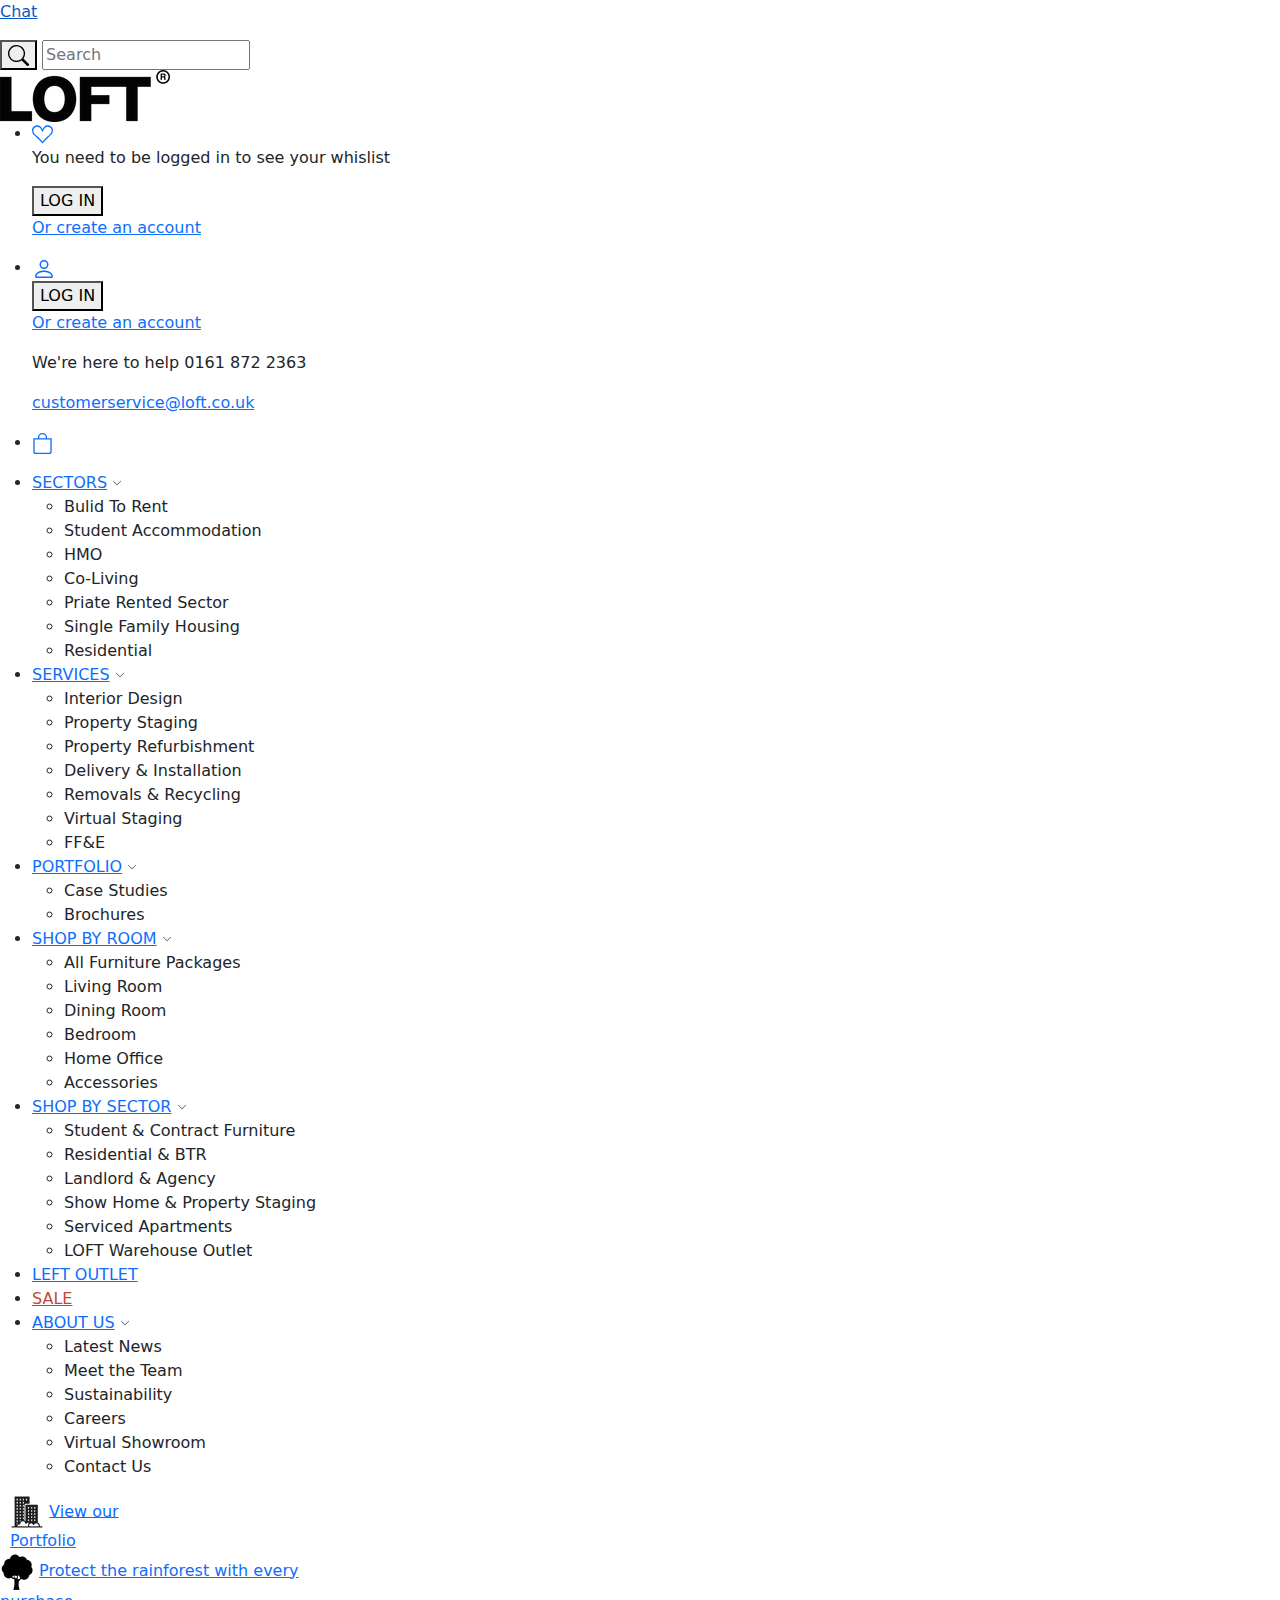
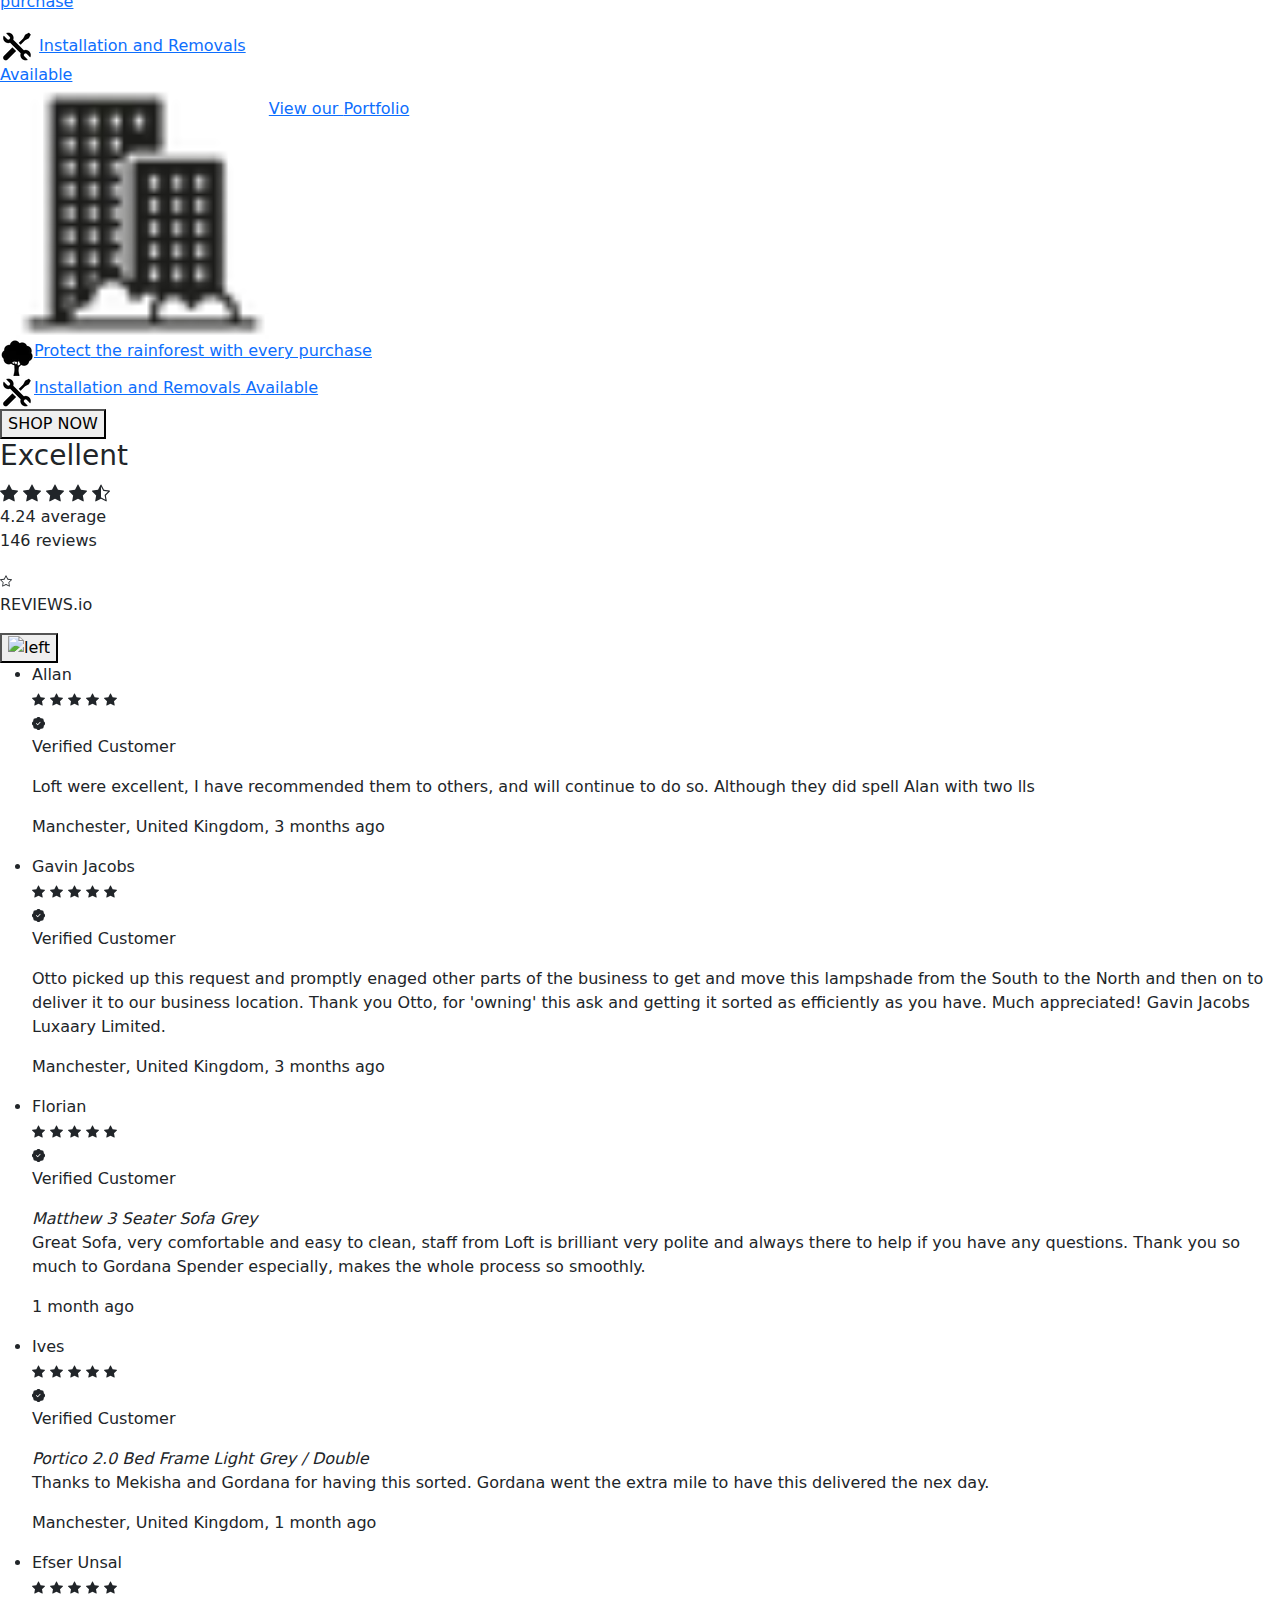
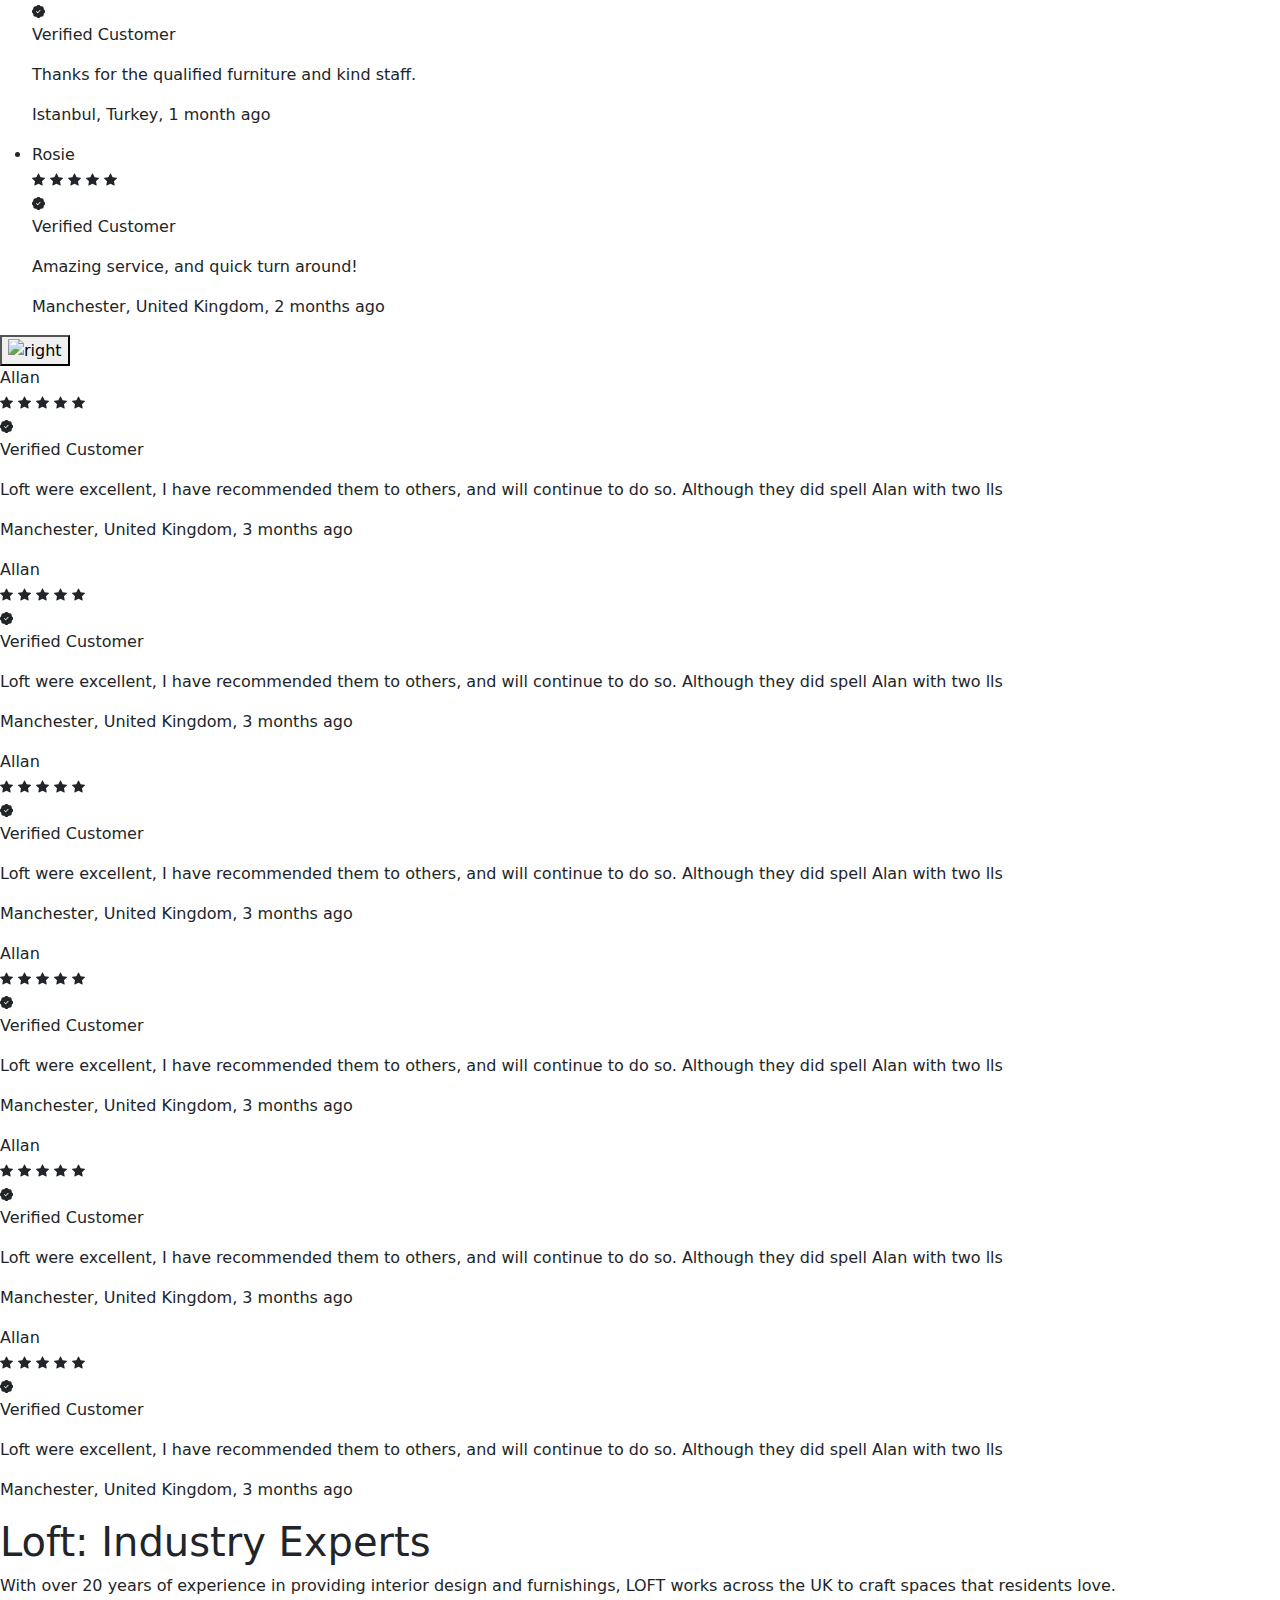
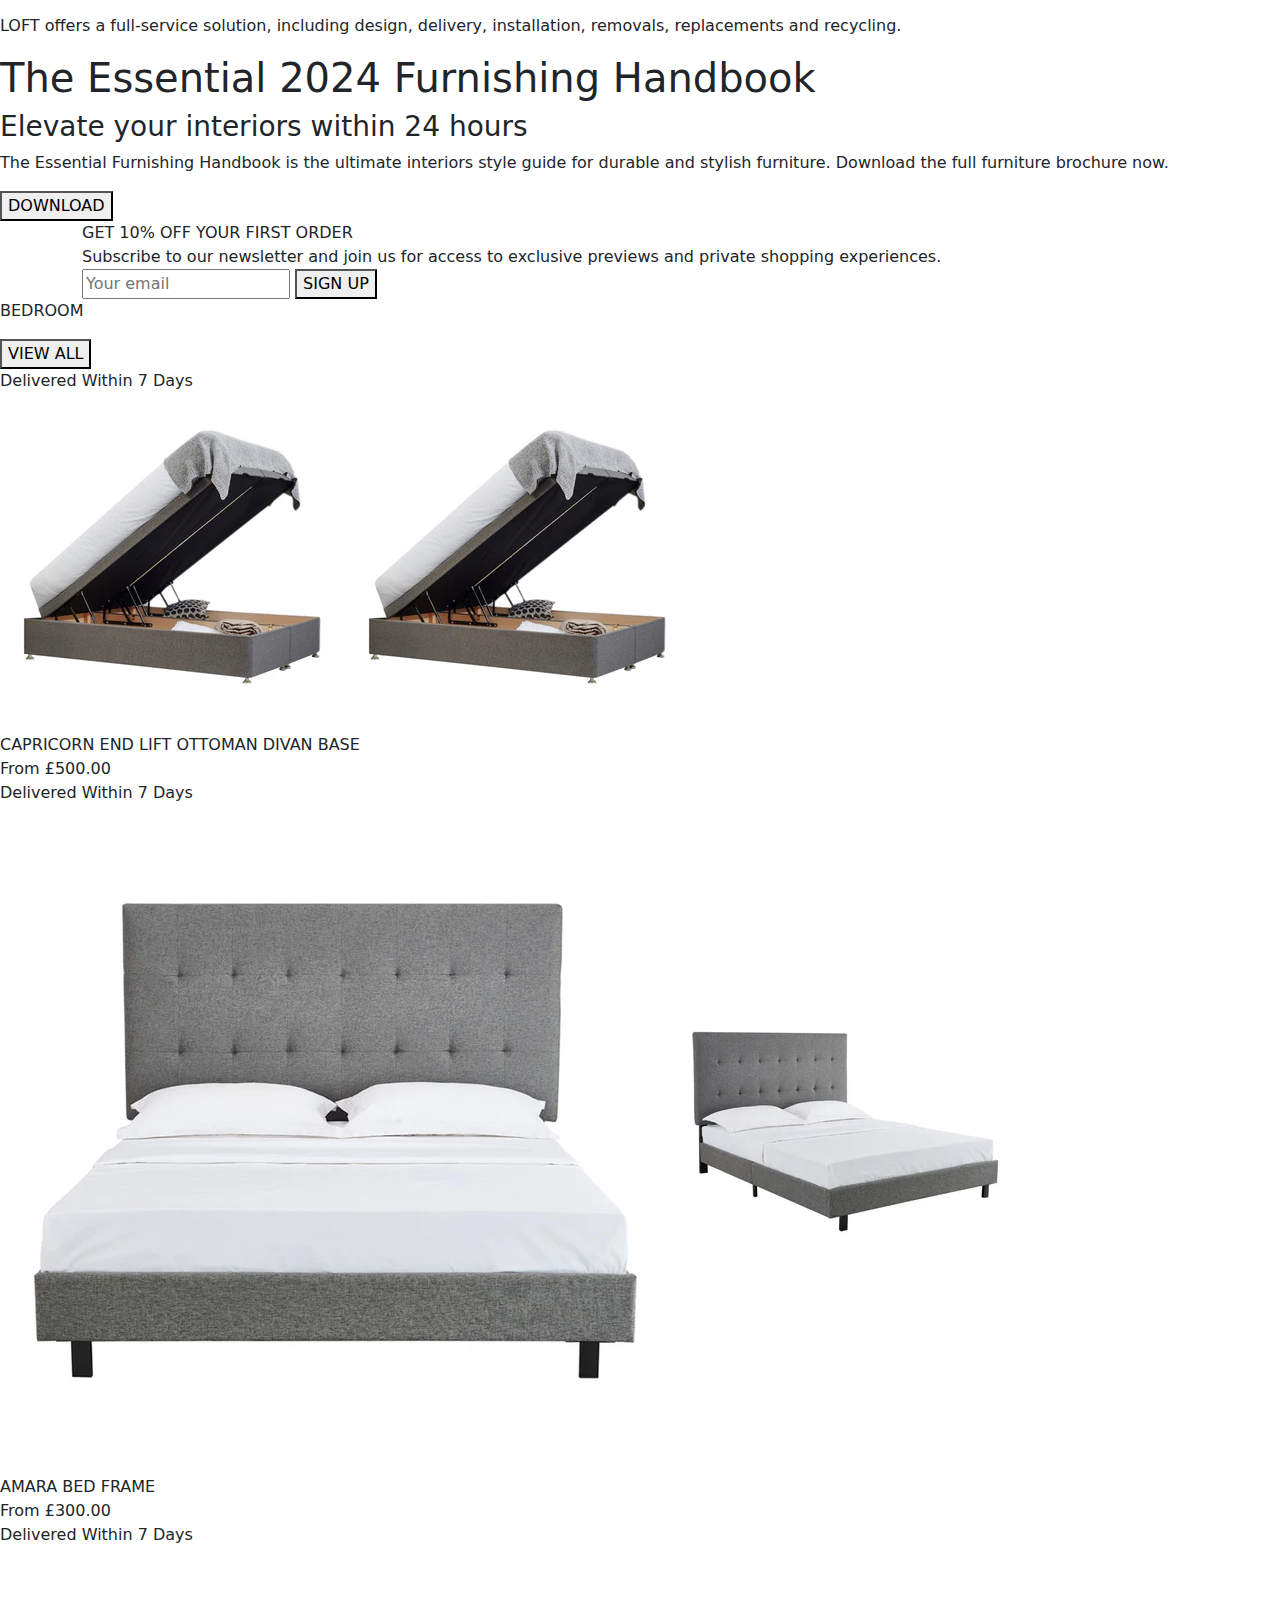
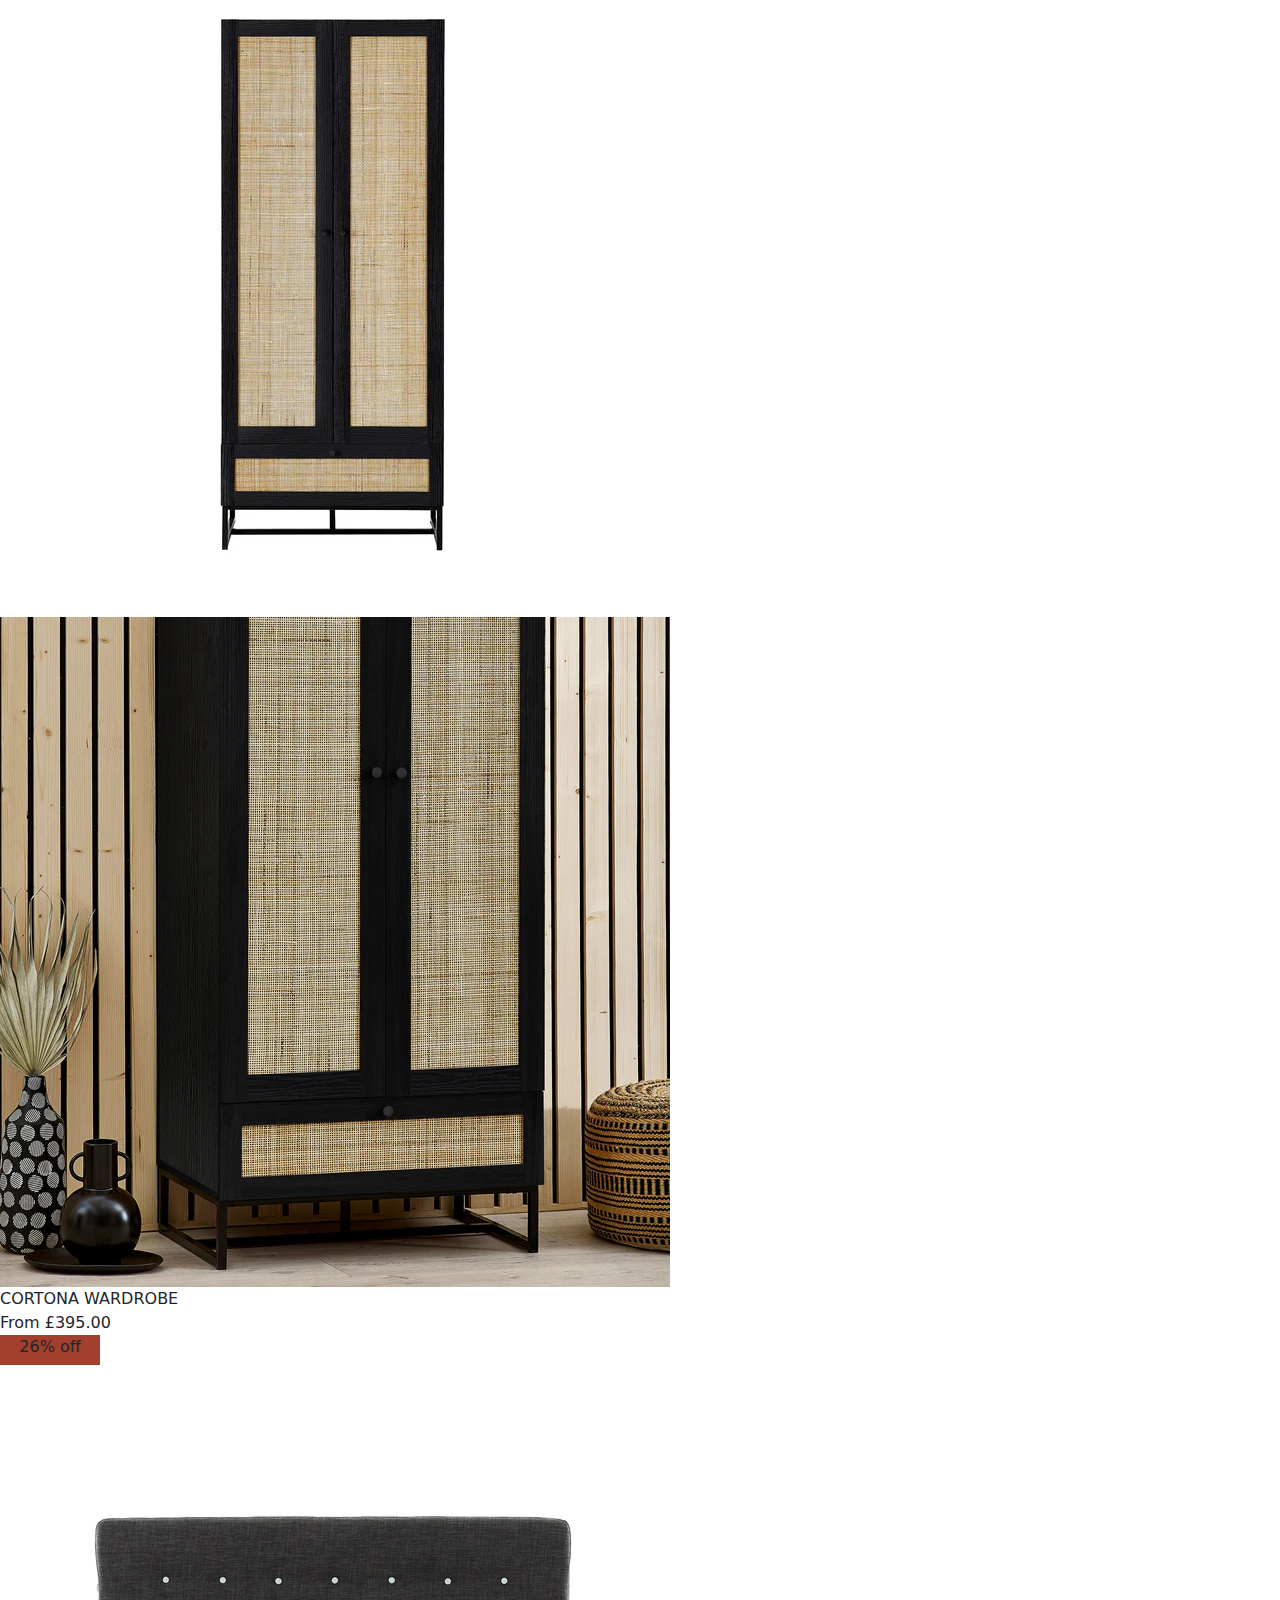
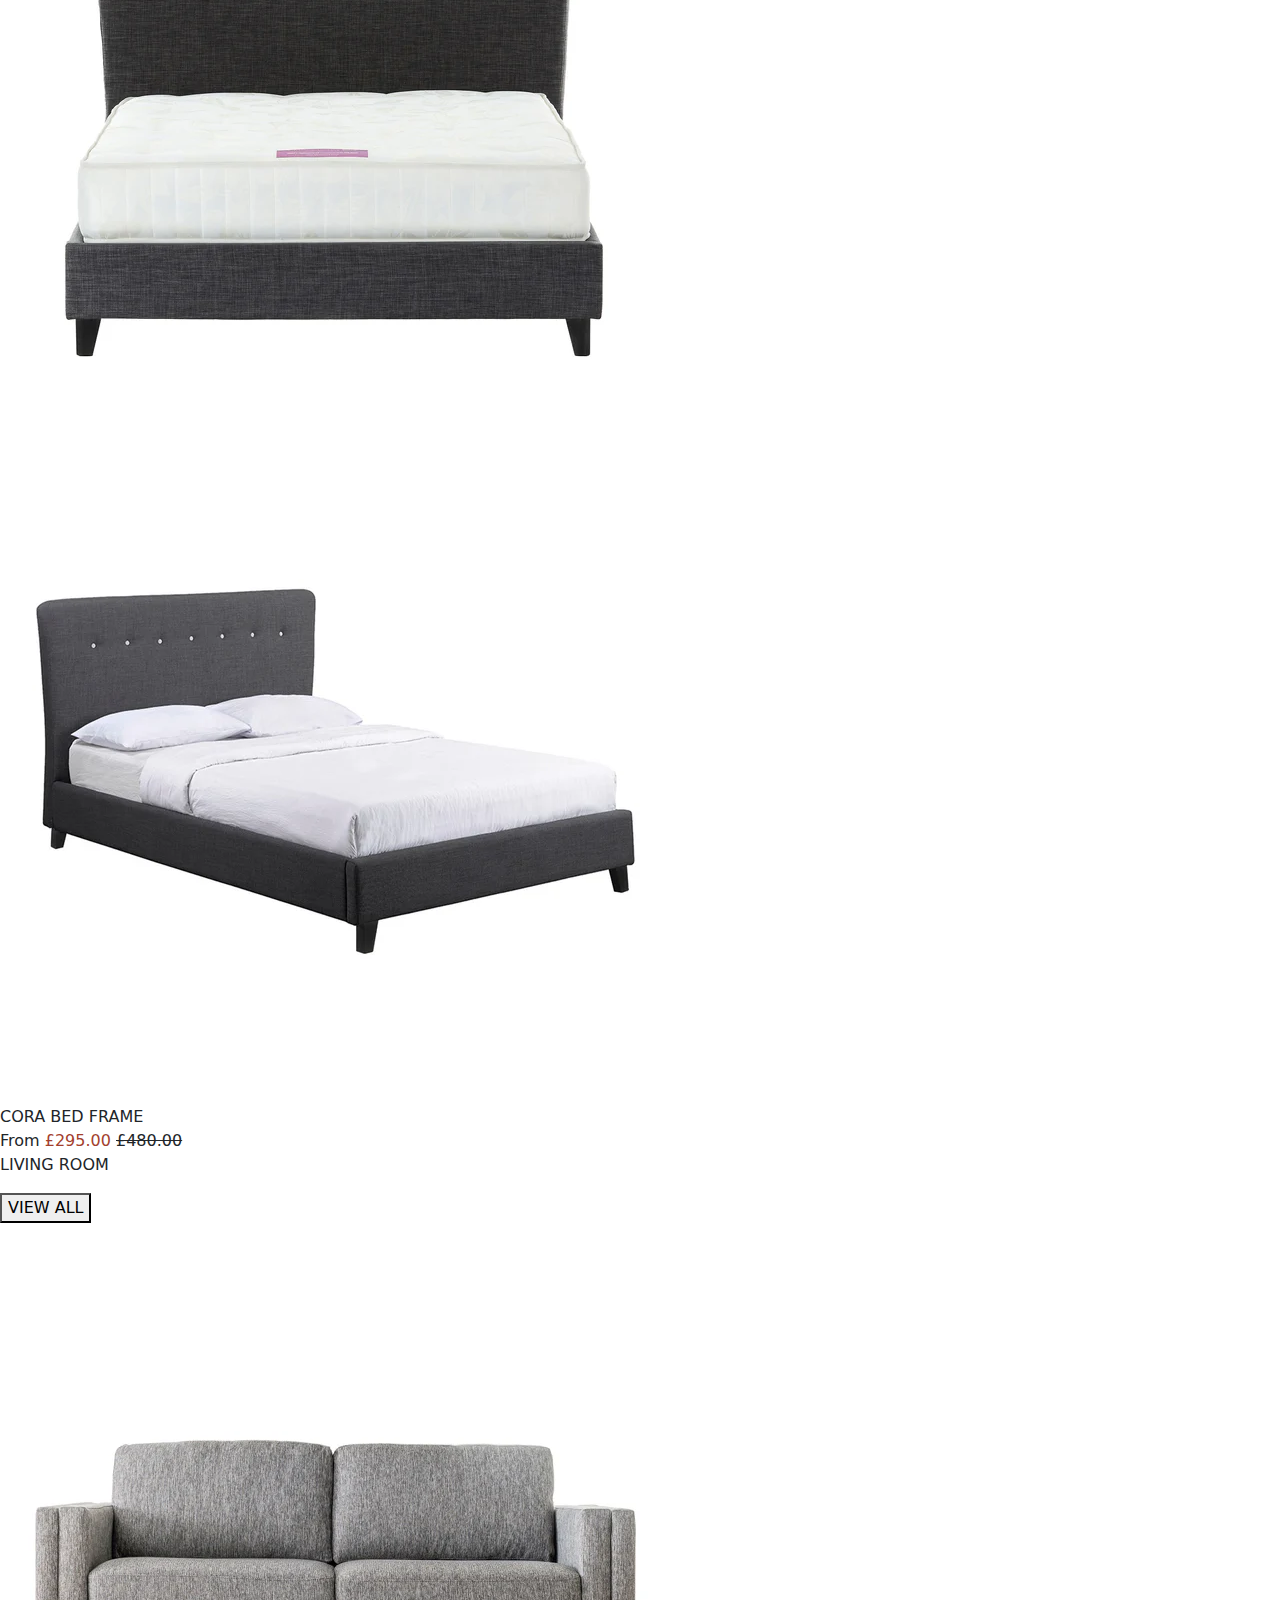
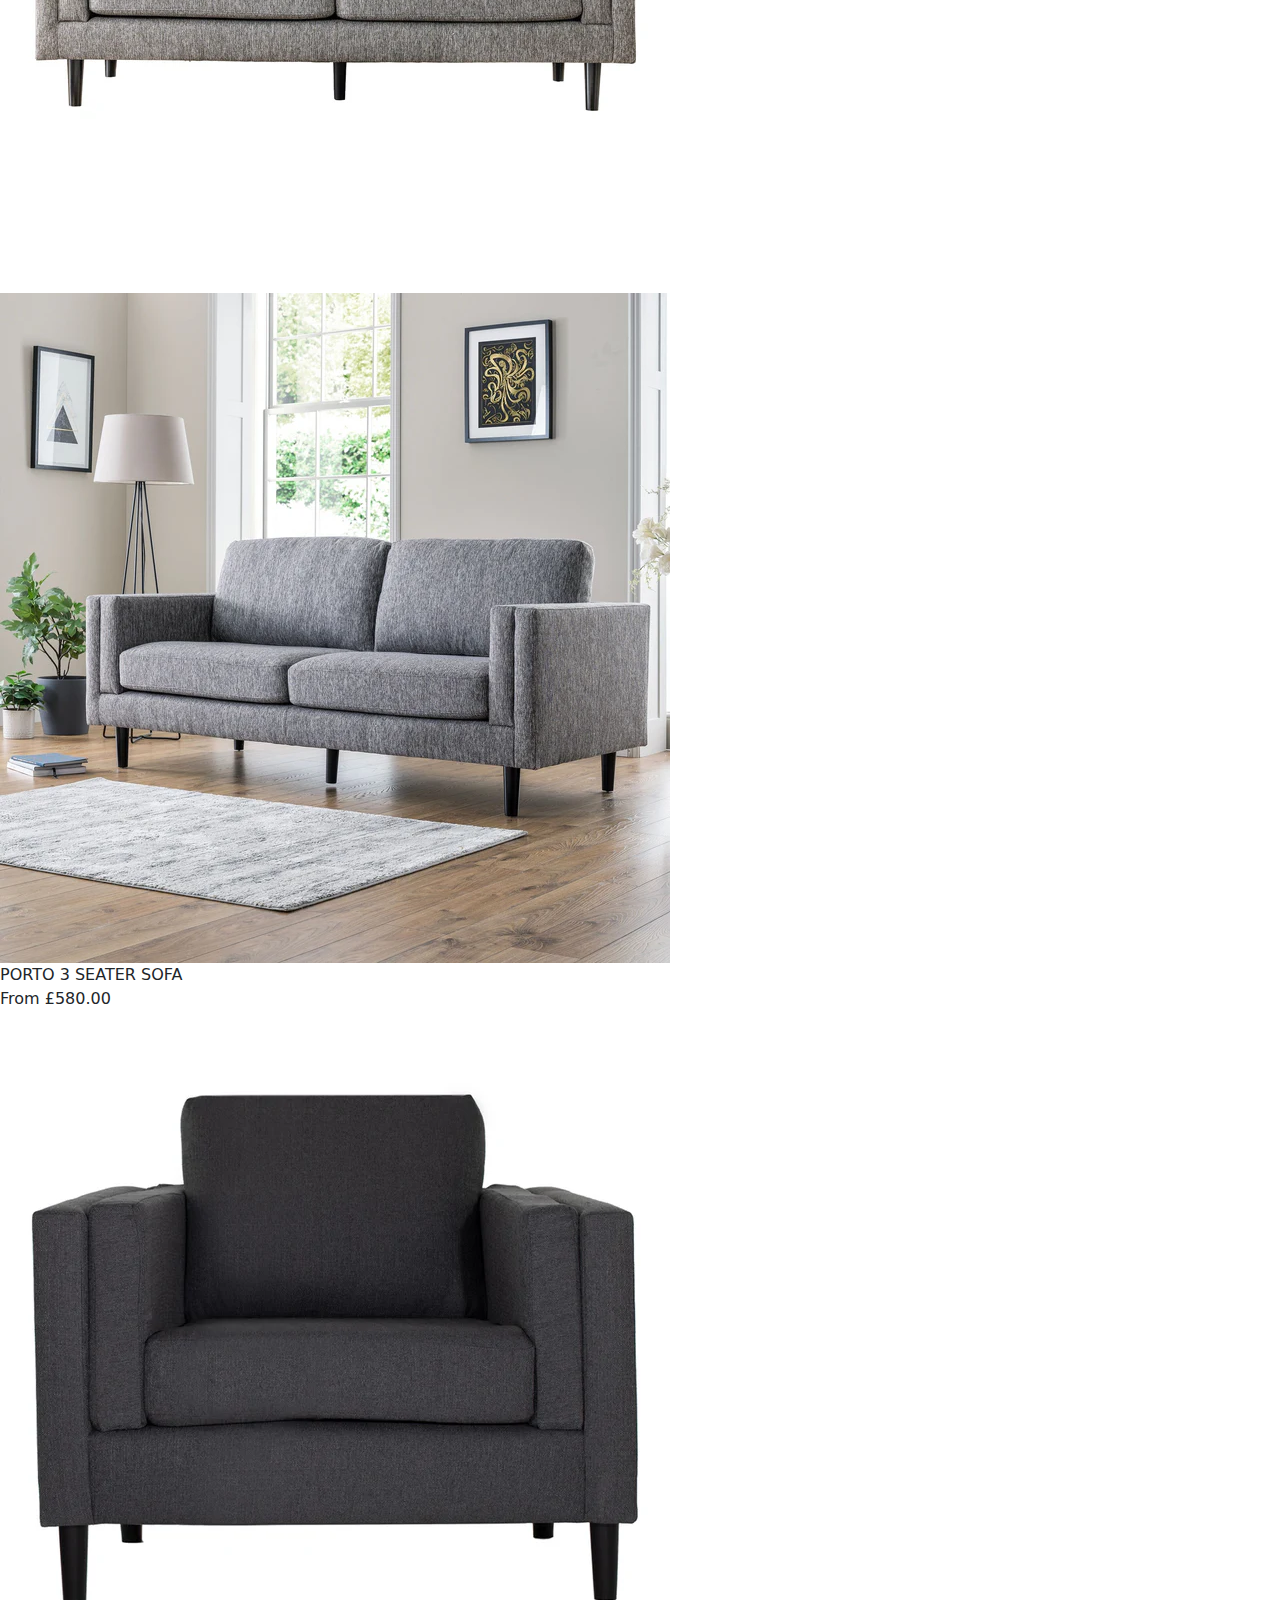
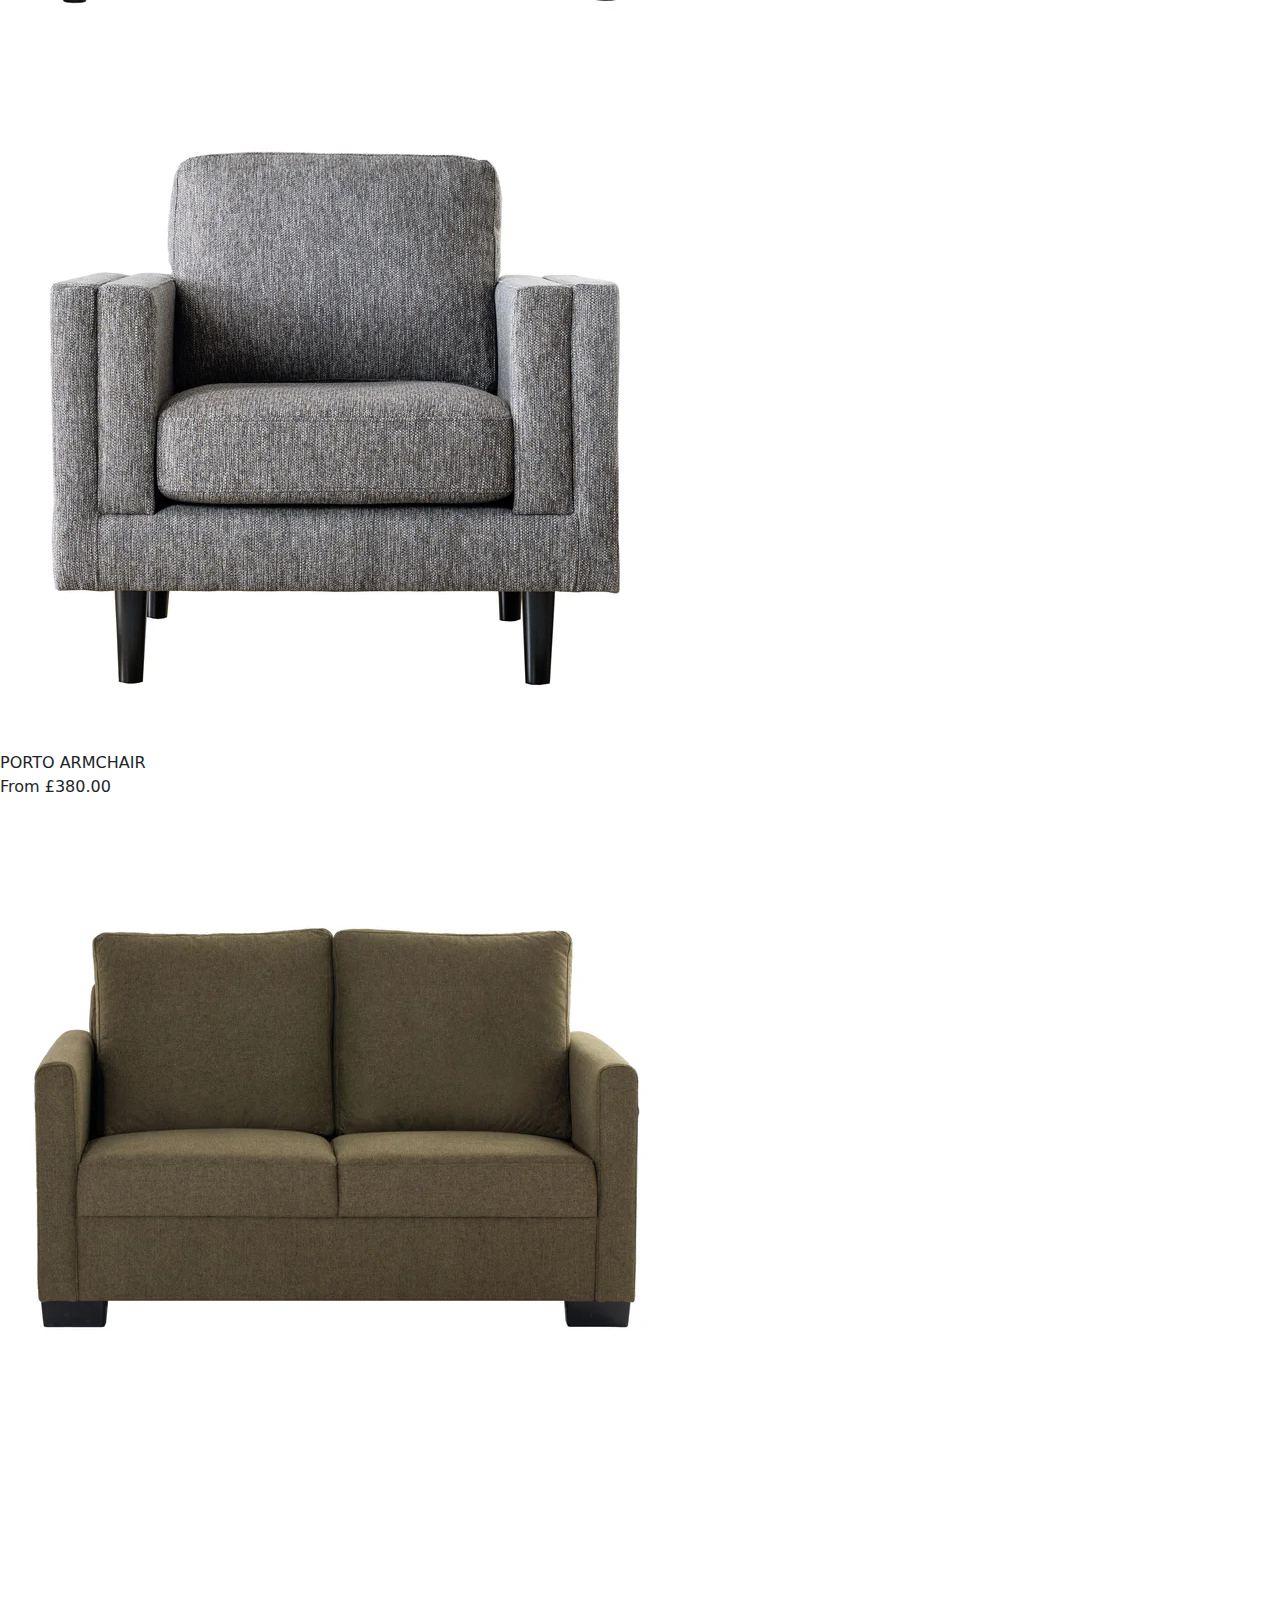
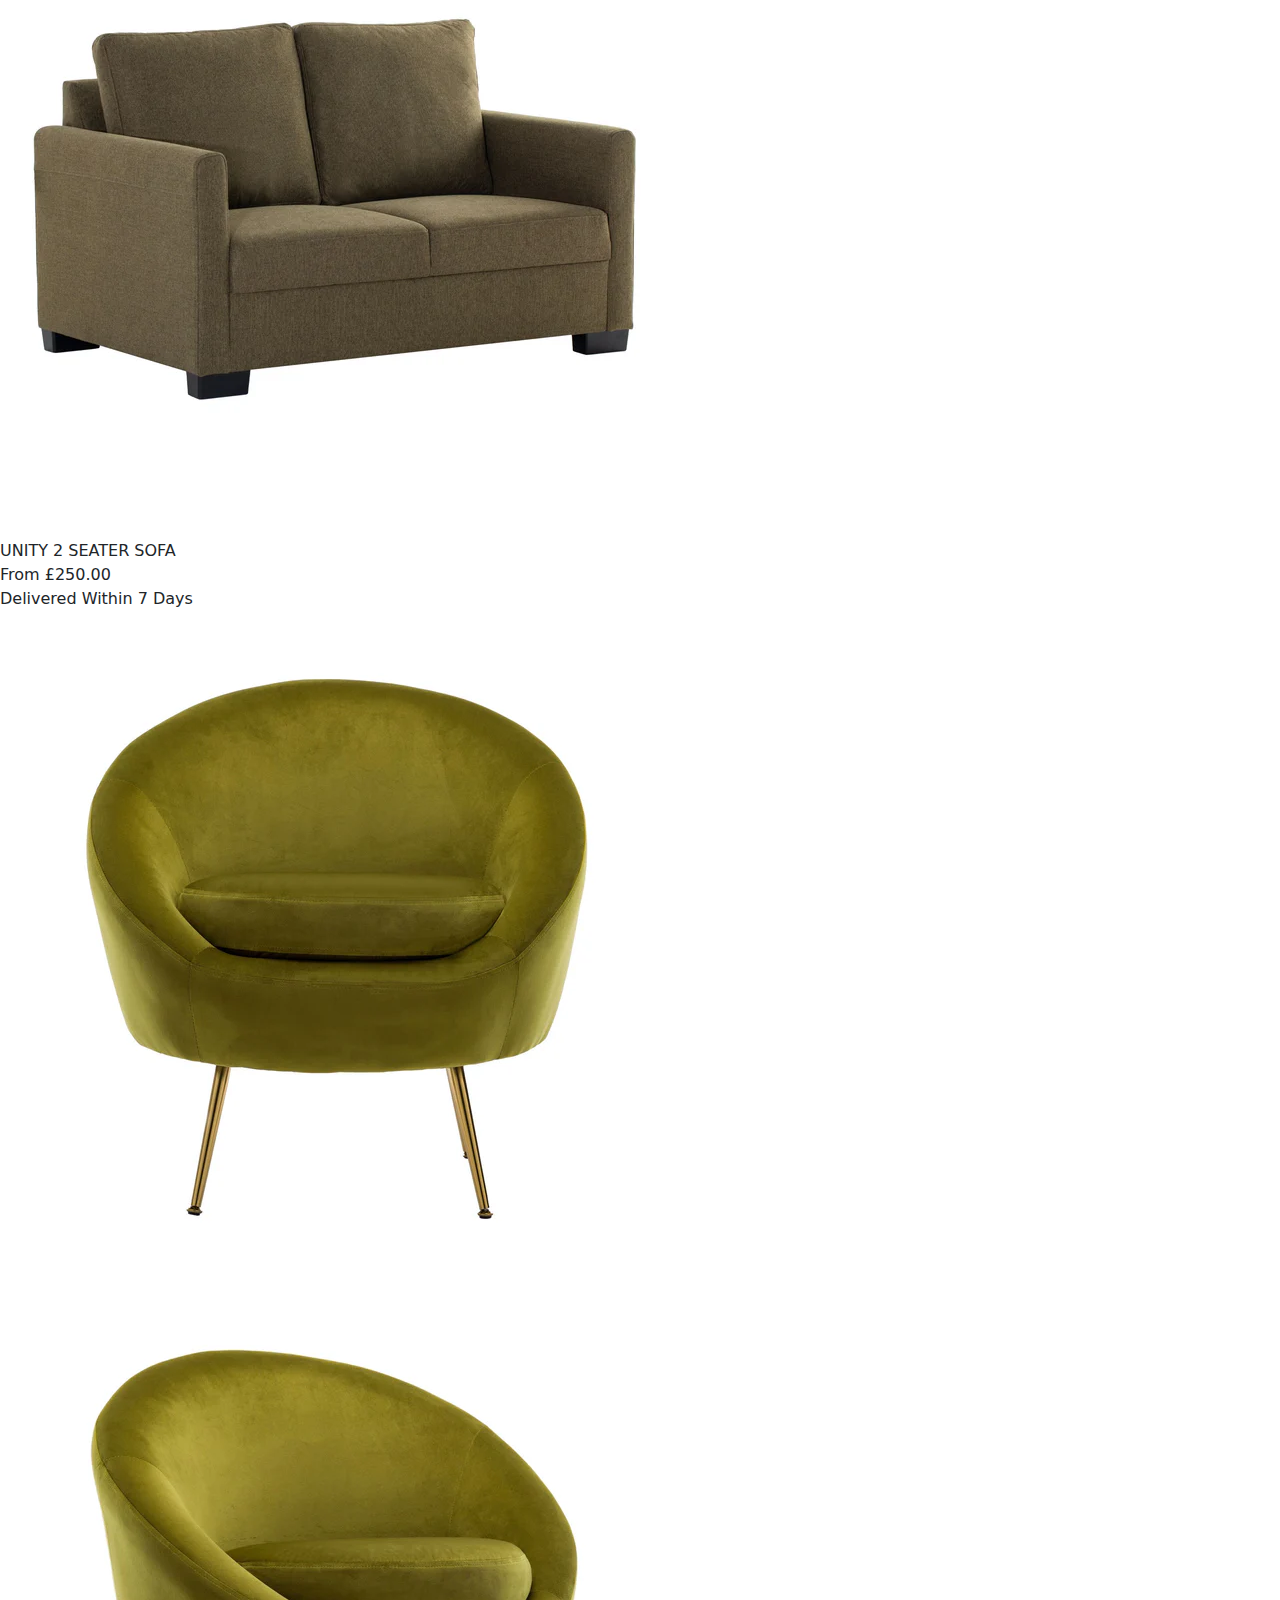
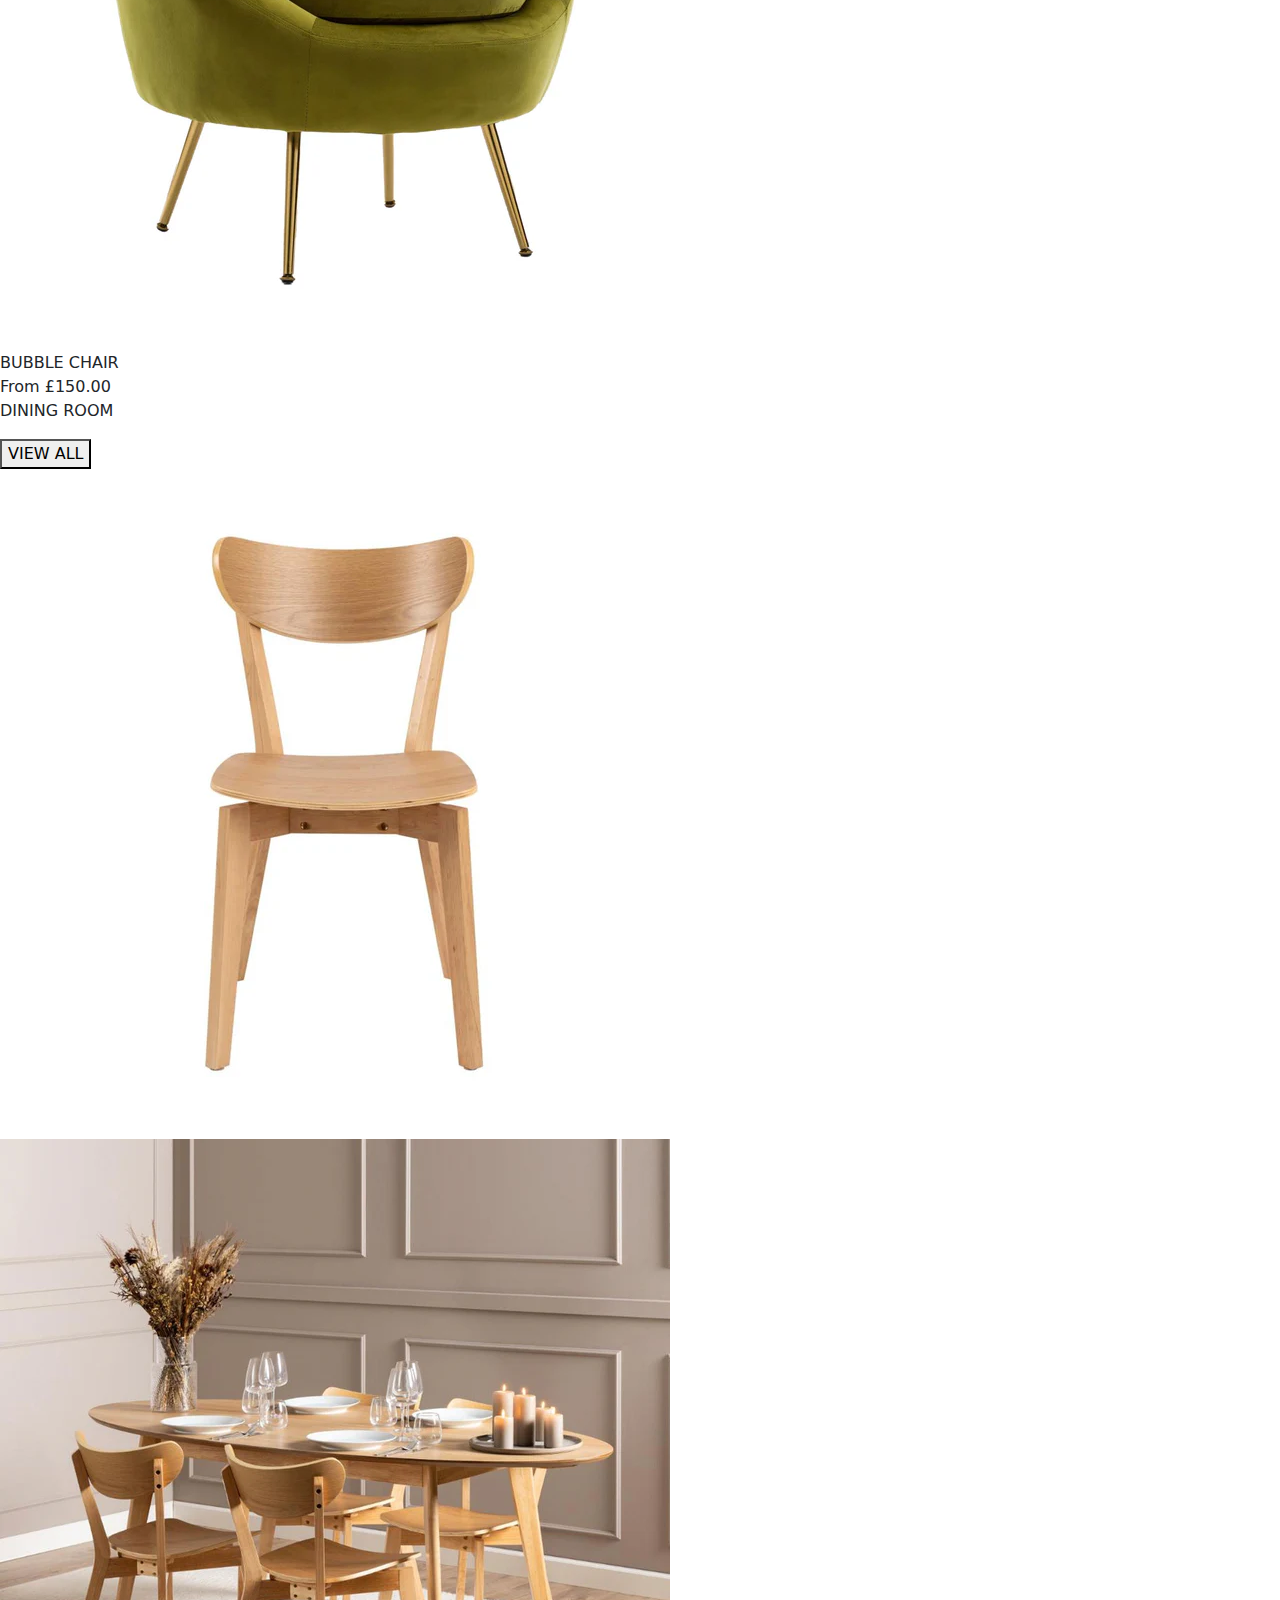
==== index.html @ ef9a540b "loft" ====
<!DOCTYPE html>
<html lang="en">
<head>
    <meta charset="UTF-8">
    <meta name="viewport" content="width=device-width, initial-scale=1.0">
    <title>Interior Design, Elevated | LOFT</title>
    <link rel="icon" type="image/x-icon" href="/Images/LOFT_Logo.avif" sizes="32x32">
    <link rel="stylesheet" href="loft.css">
    <link rel="stylesheet" href="https://cdnjs.cloudflare.com/ajax/libs/font-awesome/6.5.2/css/all.min.css" integrity="sha512-SnH5WK+bZxgPHs44uWIX+LLJAJ9/2PkPKZ5QiAj6Ta86w+fsb2TkcmfRyVX3pBnMFcV7oQPJkl9QevSCWr3W6A==" crossorigin="anonymous" referrerpolicy="no-referrer" />
    <link href="https://cdn.jsdelivr.net/npm/bootstrap@5.3.3/dist/css/bootstrap.min.css" rel="stylesheet" integrity="sha384-QWTKZyjpPEjISv5WaRU9OFeRpok6YctnYmDr5pNlyT2bRjXh0JMhjY6hW+ALEwIH" crossorigin="anonymous">
    <script src="https://cdn.jsdelivr.net/npm/jquery@3.7.1/dist/jquery.min.js"></script>
    <script type="text/javascript" src="https://cdn.jsdelivr.net/npm/slick-carousel@1.8.1/slick/slick.min.js"></script>
    <script src="https://cdn.jsdelivr.net/npm/jquery@3.7.1/dist/jquery.min.js"></script>
    <link rel="stylesheet" type="text/css" href="https://cdn.jsdelivr.net/npm/slick-carousel@1.8.1/slick/slick.css"/>
    <link rel="stylesheet" type="text/css" href="https://cdn.jsdelivr.net/npm/slick-carousel@1.8.1/slick/slick-theme.css"/>


    <!-- <link rel="stylesheet" href="https://cdn.jsdelivr.net/npm/swiper@11/swiper-bundle.min.css" /> -->
</head>
<body>
    <script src="https://cdn.jsdelivr.net/npm/bootstrap@5.3.3/dist/js/bootstrap.bundle.min.js" integrity="sha384-YvpcrYf0tY3lHB60NNkmXc5s9fDVZLESaAA55NDzOxhy9GkcIdslK1eN7N6jIeHz" crossorigin="anonymous"></script>
    <a href=""><div class="chat">
        <i class="fa-solid fa-message fa-xl mess" style="color: #fbfafa;"></i>
        <p>Chat</p>
    </div>
    </a>
    <nav class="navigation">
        <div class="main">
            <!-- <span style="font-size:30px;cursor:pointer" onclick="openNav()" class="menu-btn">&#9776; </span> -->
            <i class="fa-solid fa-bars fa-xl menu-btn"></i>
            <div class="left">
                <button>
                    <svg xmlns="http://www.w3.org/2000/svg" width="21" height="21" fill="currentColor" class="bi bi-search" viewBox="0 0 16 16">
                        <path d="M11.742 10.344a6.5 6.5 0 1 0-1.397 1.398h-.001q.044.06.098.115l3.85 3.85a1 1 0 0 0 1.415-1.414l-3.85-3.85a1 1 0 0 0-.115-.1zM12 6.5a5.5 5.5 0 1 1-11 0 5.5 5.5 0 0 1 11 0"/>
                    </svg>
                </button>
                <input type="text" name="search" class="Search" placeholder="Search">
            </div>
            <div class="logo">
                <img src="./Images/LOFT_Logo.avif" alt="loft logo">
            </div>

            <div class="right">
                <ul>
                    <li class="wishlist"><a href=""><svg xmlns="http://www.w3.org/2000/svg" width="21" height="21" fill="currentColor" class="bi bi-suit-heart" viewBox="0 0 16 16">
                        <path d="m8 6.236-.894-1.789c-.222-.443-.607-1.08-1.152-1.595C5.418 2.345 4.776 2 4 2 2.324 2 1 3.326 1 4.92c0 1.211.554 2.066 1.868 3.37.337.334.721.695 1.146 1.093C5.122 10.423 6.5 11.717 8 13.447c1.5-1.73 2.878-3.024 3.986-4.064.425-.398.81-.76 1.146-1.093C14.446 6.986 15 6.131 15 4.92 15 3.326 13.676 2 12 2c-.777 0-1.418.345-1.954.852-.545.515-.93 1.152-1.152 1.595zm.392 8.292a.513.513 0 0 1-.784 0c-1.601-1.902-3.05-3.262-4.243-4.381C1.3 8.208 0 6.989 0 4.92 0 2.755 1.79 1 4 1c1.6 0 2.719 1.05 3.404 2.008.26.365.458.716.596.992a7.6 7.6 0 0 1 .596-.992C9.281 2.049 10.4 1 12 1c2.21 0 4 1.755 4 3.92 0 2.069-1.3 3.288-3.365 5.227-1.193 1.12-2.642 2.48-4.243 4.38z"/>
                        </svg></a>
                        <div class="sub">
                            <p class="text">You need to be logged in to see your whislist</p>
                            <button>LOG IN</button>
                            <p class="under"><a href="">Or create an account</a></p>
                        </div>
                    </li>
                    <li class="account"><a href=""><svg xmlns="http://www.w3.org/2000/svg" width="24" height="24" fill="currentColor" class="bi bi-person" viewBox="0 0 16 16">
                        <path d="M8 8a3 3 0 1 0 0-6 3 3 0 0 0 0 6m2-3a2 2 0 1 1-4 0 2 2 0 0 1 4 0m4 8c0 1-1 1-1 1H3s-1 0-1-1 1-4 6-4 6 3 6 4m-1-.004c-.001-.246-.154-.986-.832-1.664C11.516 10.68 10.289 10 8 10s-3.516.68-4.168 1.332c-.678.678-.83 1.418-.832 1.664z"/>
                        </svg></a>
                        <div class="sub">
                            <button>LOG IN</button>
                            <p class="under"><a href="">Or create an account</a></p>
                            <p class="text">We're here to help <nobr>0161 872 2363</nobr></p>
                            <p class="under"><a href="">customerservice@loft.co.uk</a></p>
                        </div>
                    </li>
                    <li class="store"><a href=""><svg xmlns="http://www.w3.org/2000/svg" width="21" height="21" fill="currentColor" class="bi bi-bag" viewBox="0 0 16 16">
                        <path d="M8 1a2.5 2.5 0 0 1 2.5 2.5V4h-5v-.5A2.5 2.5 0 0 1 8 1m3.5 3v-.5a3.5 3.5 0 1 0-7 0V4H1v10a2 2 0 0 0 2 2h10a2 2 0 0 0 2-2V4zM2 5h12v9a1 1 0 0 1-1 1H3a1 1 0 0 1-1-1z"/>
                        </svg></a>
                    </li>
                </ul> 
            </div>
        </div>

        <div id="myNav" class="menu">
            <!-- <a href="javascript:void(0)" class="closebtn" onclick="closeNav()" class="menu-btn">&times;</a> -->
            <ul class="nav-links">
            <li><a href="#" >SECTORS</a>
                <svg xmlns="http://www.w3.org/2000/svg" width="10" height="10" fill="currentColor" class="bi bi-chevron-down" viewBox="0 0 16 16">
                    <path fill-rule="evenodd" d="M1.646 4.646a.5.5 0 0 1 .708 0L8 10.293l5.646-5.647a.5.5 0 0 1 .708.708l-6 6a.5.5 0 0 1-.708 0l-6-6a.5.5 0 0 1 0-.708"/>
                </svg>
                <i class="fa-solid fa-plus plus"></i>
                <ul class="submenu">
                    <li>Bulid To Rent</li>
                    <li>Student Accommodation</li>
                    <li>HMO</li>
                    <li>Co-Living</li>
                    <li>Priate Rented Sector</li>
                    <li>Single Family Housing</li>
                    <li>Residential</li> 
                </ul>
            </li>
            <li><a href="#">SERVICES</a>
                <svg xmlns="http://www.w3.org/2000/svg" width="10" height="10" fill="currentColor" class="bi bi-chevron-down" viewBox="0 0 16 16">
                    <path fill-rule="evenodd" d="M1.646 4.646a.5.5 0 0 1 .708 0L8 10.293l5.646-5.647a.5.5 0 0 1 .708.708l-6 6a.5.5 0 0 1-.708 0l-6-6a.5.5 0 0 1 0-.708"/>
                </svg>
                <i class="fa-solid fa-plus plus"></i>
                <ul class="submenu">
                    <li>Interior Design</li>
                    <li>Property Staging</li>
                    <li>Property Refurbishment</li>
                    <li>Delivery & Installation</li>
                    <li>Removals & Recycling</li>
                    <li>Virtual Staging</li>
                    <li>FF&E</li>
                </ul>
            </li>
            <li><a href="#">PORTFOLIO</a>
                <svg xmlns="http://www.w3.org/2000/svg" width="10" height="10" fill="currentColor" class="bi bi-chevron-down" viewBox="0 0 16 16">
                    <path fill-rule="evenodd" d="M1.646 4.646a.5.5 0 0 1 .708 0L8 10.293l5.646-5.647a.5.5 0 0 1 .708.708l-6 6a.5.5 0 0 1-.708 0l-6-6a.5.5 0 0 1 0-.708"/>
                </svg>
                <i class="fa-solid fa-plus plus"></i>
                <ul class="submenu">
                    <li>Case Studies</li>
                    <li>Brochures</li>
                </ul>
            </li>
            <li><a href="product-category.html">SHOP BY ROOM</a>
                <svg xmlns="http://www.w3.org/2000/svg" width="10" height="10" fill="currentColor" class="bi bi-chevron-down" viewBox="0 0 16 16">
                    <path fill-rule="evenodd" d="M1.646 4.646a.5.5 0 0 1 .708 0L8 10.293l5.646-5.647a.5.5 0 0 1 .708.708l-6 6a.5.5 0 0 1-.708 0l-6-6a.5.5 0 0 1 0-.708"/>
                </svg>
                <i class="fa-solid fa-plus plus"></i>
                <ul class="submenu">
                    <li>All Furniture Packages</li>
                    <li>Living Room</li>
                    <li>Dining Room</li>
                    <li>Bedroom</li>
                    <li>Home Office</li>
                    <li>Accessories</li>
                </ul>
            </li>
            <li><a href="#">SHOP BY SECTOR</a>
                <svg xmlns="http://www.w3.org/2000/svg" width="10" height="10" fill="currentColor" class="bi bi-chevron-down" viewBox="0 0 16 16">
                    <path fill-rule="evenodd" d="M1.646 4.646a.5.5 0 0 1 .708 0L8 10.293l5.646-5.647a.5.5 0 0 1 .708.708l-6 6a.5.5 0 0 1-.708 0l-6-6a.5.5 0 0 1 0-.708"/>
                </svg>
                <i class="fa-solid fa-plus plus"></i>
                <ul class="submenu">
                    <li>Student & Contract Furniture</li>
                    <li>Residential & BTR</li>
                    <li>Landlord & Agency</li>
                    <li>Show Home & Property Staging</li>
                    <li>Serviced Apartments</li>
                    <li>LOFT Warehouse Outlet</li>
                </ul>
            </li>
            <li><a href="#">LEFT OUTLET</a></li>
            <li><a href="#" style="color: #c34830;">SALE</a></li>
            <li><a href="#">ABOUT US</a>
                <svg xmlns="http://www.w3.org/2000/svg" width="10" height="10" fill="currentColor" class="bi bi-chevron-down" viewBox="0 0 16 16">
                    <path fill-rule="evenodd" d="M1.646 4.646a.5.5 0 0 1 .708 0L8 10.293l5.646-5.647a.5.5 0 0 1 .708.708l-6 6a.5.5 0 0 1-.708 0l-6-6a.5.5 0 0 1 0-.708"/>
                </svg>
                <i class="fa-solid fa-plus plus"></i>
                <ul class="submenu">
                    <li>Latest News</li>
                    <li>Meet the Team</li>
                    <li>Sustainability</li>
                    <li>Careers</li>
                    <li>Virtual Showroom</li>
                    <li>Contact Us</li>
                </ul>
            </li>
            </ul>
            <!-- <i class="fa-solid fa-bars fa-xl menu-btn"></i> -->
        </div>
    </nav>

    <header class="header">
        <div class="top">
            <div class="cont portfolio" style="padding-left: 10px;">
                <img src="Images/Portfolio.webp" alt="portfolio icon">
                <a href="#" class="pro">View our <br> <span>Portfolio</span></a>
       
            </div>
            <div class="cont protect">
                <img src="Images/protect.webp" alt="Protect icon">
                <a href="#" class="pro"><span>Protect</span> the rainforest with every <br>purchase</p></a>

            </div>
            <div class="cont iandr">
                <img src="Images/i and r.webp" alt="Installation and remaval icon">
                <a href="#" class="pro"><span>Installation and Removals</span> <br>Available</a>

            </div>
        </div>

        <div class="collections-slider">
            <div class="content portfolio" style="display: flex; flex-direction: row;padding-left: 1rem;">
                <img src="Images/Portfolio.webp" alt="portfolio icon" width="20%">
                <a href="#" class="pro2" style="padding-top: 10px;">View our <span>Portfolio</span></a>
            </div>
            <div class="content protect" style="display: flex; flex-direction: row;">
                <img src="Images/protect.webp" alt="Protect icon">
                <a href="#" class="pro2"><span>Protect</span> the rainforest with every purchase</a>
            </div>
            <div class="content iandr" style="display: flex; flex-direction: row;">
                <img src="Images/i and r.webp" alt="Installation and remaval icon">
                <a href="#" class="pro2"><span>Installation and Removals</span> Available</a>
            </div>
        </div>

        <div class="bottom">
            <button>SHOP NOW</button>
        </div>
    </header>

    <section class="reviews">
        <div class="poster">
            <h3>Excellent</h3>
            <div class="star">
                <svg xmlns="http://www.w3.org/2000/svg" width="18" height="20" fill="currentColor" class="bi bi-star-fill" viewBox="0 0 16 16">
                    <path d="M3.612 15.443c-.386.198-.824-.149-.746-.592l.83-4.73L.173 6.765c-.329-.314-.158-.888.283-.95l4.898-.696L7.538.792c.197-.39.73-.39.927 0l2.184 4.327 4.898.696c.441.062.612.636.282.95l-3.522 3.356.83 4.73c.078.443-.36.79-.746.592L8 13.187l-4.389 2.256z"/>
                </svg>
                <svg xmlns="http://www.w3.org/2000/svg" width="18" height="20" fill="currentColor" class="bi bi-star-fill" viewBox="0 0 16 16">
                    <path d="M3.612 15.443c-.386.198-.824-.149-.746-.592l.83-4.73L.173 6.765c-.329-.314-.158-.888.283-.95l4.898-.696L7.538.792c.197-.39.73-.39.927 0l2.184 4.327 4.898.696c.441.062.612.636.282.95l-3.522 3.356.83 4.73c.078.443-.36.79-.746.592L8 13.187l-4.389 2.256z"/>
                </svg>
                <svg xmlns="http://www.w3.org/2000/svg" width="18" height="20" fill="currentColor" class="bi bi-star-fill" viewBox="0 0 16 16">
                    <path d="M3.612 15.443c-.386.198-.824-.149-.746-.592l.83-4.73L.173 6.765c-.329-.314-.158-.888.283-.95l4.898-.696L7.538.792c.197-.39.73-.39.927 0l2.184 4.327 4.898.696c.441.062.612.636.282.95l-3.522 3.356.83 4.73c.078.443-.36.79-.746.592L8 13.187l-4.389 2.256z"/>
                </svg>
                <svg xmlns="http://www.w3.org/2000/svg" width="18" height="20" fill="currentColor" class="bi bi-star-fill" viewBox="0 0 16 16">
                    <path d="M3.612 15.443c-.386.198-.824-.149-.746-.592l.83-4.73L.173 6.765c-.329-.314-.158-.888.283-.95l4.898-.696L7.538.792c.197-.39.73-.39.927 0l2.184 4.327 4.898.696c.441.062.612.636.282.95l-3.522 3.356.83 4.73c.078.443-.36.79-.746.592L8 13.187l-4.389 2.256z"/>
                </svg>
                <svg xmlns="http://www.w3.org/2000/svg" width="18" height="20" fill="currentColor" class="bi bi-star-half" viewBox="0 0 16 16">
                    <path d="M5.354 5.119 7.538.792A.52.52 0 0 1 8 .5c.183 0 .366.097.465.292l2.184 4.327 4.898.696A.54.54 0 0 1 16 6.32a.55.55 0 0 1-.17.445l-3.523 3.356.83 4.73c.078.443-.36.79-.746.592L8 13.187l-4.389 2.256a.5.5 0 0 1-.146.05c-.342.06-.668-.254-.6-.642l.83-4.73L.173 6.765a.55.55 0 0 1-.172-.403.6.6 0 0 1 .085-.302.51.51 0 0 1 .37-.245zM8 12.027a.5.5 0 0 1 .232.056l3.686 1.894-.694-3.957a.56.56 0 0 1 .162-.505l2.907-2.77-4.052-.576a.53.53 0 0 1-.393-.288L8.001 2.223 8 2.226z"/>
                </svg>
            </div>
            <p style="font-weight: lighter;">4.24 average <br> 146 reviews</p>
            <div class="ratingstar">
                <div class="starbtn">
                    <svg xmlns="http://www.w3.org/2000/svg" width="12" height="12" fill="currentColor" class="bi bi-star" viewBox="0 0 16 16">
                        <path d="M2.866 14.85c-.078.444.36.791.746.593l4.39-2.256 4.389 2.256c.386.198.824-.149.746-.592l-.83-4.73 3.522-3.356c.33-.314.16-.888-.282-.95l-4.898-.696L8.465.792a.513.513 0 0 0-.927 0L5.354 5.12l-4.898.696c-.441.062-.612.636-.283.95l3.523 3.356-.83 4.73zm4.905-2.767-3.686 1.894.694-3.957a.56.56 0 0 0-.163-.505L1.71 6.745l4.052-.576a.53.53 0 0 0 .393-.288L8 2.223l1.847 3.658a.53.53 0 0 0 .393.288l4.052.575-2.906 2.77a.56.56 0 0 0-.163.506l.694 3.957-3.686-1.894a.5.5 0 0 0-.461 0z"/>
                      </svg>
                </div>
                <p><span>REVIEWS.</span>io</p>
            </div>
        </div>

      
    <div class="wiper">
        <button class="wiper-button wiper-button__right">
          <img src="https://www.iconpacks.net/icons/2/free-arrow-left-icon-3099-thumb.png" alt="left" />
        </button>
        <div class="wiper-wrapper">
            <ul class="wiper-track">
                <li class="wiper-item">
                    <div class="first">
                        <span>Allan</span>
                            <div class="star">
                                <svg xmlns="http://www.w3.org/2000/svg" width="13" height="13" fill="currentColor" class="bi bi-star-fill" viewBox="0 0 16 16">
                                    <path d="M3.612 15.443c-.386.198-.824-.149-.746-.592l.83-4.73L.173 6.765c-.329-.314-.158-.888.283-.95l4.898-.696L7.538.792c.197-.39.73-.39.927 0l2.184 4.327 4.898.696c.441.062.612.636.282.95l-3.522 3.356.83 4.73c.078.443-.36.79-.746.592L8 13.187l-4.389 2.256z"/>
                                </svg>
                                <svg xmlns="http://www.w3.org/2000/svg" width="13" height="13" fill="currentColor" class="bi bi-star-fill" viewBox="0 0 16 16">
                                    <path d="M3.612 15.443c-.386.198-.824-.149-.746-.592l.83-4.73L.173 6.765c-.329-.314-.158-.888.283-.95l4.898-.696L7.538.792c.197-.39.73-.39.927 0l2.184 4.327 4.898.696c.441.062.612.636.282.95l-3.522 3.356.83 4.73c.078.443-.36.79-.746.592L8 13.187l-4.389 2.256z"/>
                                </svg>
                                <svg xmlns="http://www.w3.org/2000/svg" width="13" height="13" fill="currentColor" class="bi bi-star-fill" viewBox="0 0 16 16">
                                    <path d="M3.612 15.443c-.386.198-.824-.149-.746-.592l.83-4.73L.173 6.765c-.329-.314-.158-.888.283-.95l4.898-.696L7.538.792c.197-.39.73-.39.927 0l2.184 4.327 4.898.696c.441.062.612.636.282.95l-3.522 3.356.83 4.73c.078.443-.36.79-.746.592L8 13.187l-4.389 2.256z"/>
                                </svg>
                                <svg xmlns="http://www.w3.org/2000/svg" width="13" height="13" fill="currentColor" class="bi bi-star-fill" viewBox="0 0 16 16">
                                    <path d="M3.612 15.443c-.386.198-.824-.149-.746-.592l.83-4.73L.173 6.765c-.329-.314-.158-.888.283-.95l4.898-.696L7.538.792c.197-.39.73-.39.927 0l2.184 4.327 4.898.696c.441.062.612.636.282.95l-3.522 3.356.83 4.73c.078.443-.36.79-.746.592L8 13.187l-4.389 2.256z"/>
                                </svg>
                                <svg xmlns="http://www.w3.org/2000/svg" width="13" height="13" fill="currentColor" class="bi bi-star-fill" viewBox="0 0 16 16">
                                    <path d="M3.612 15.443c-.386.198-.824-.149-.746-.592l.83-4.73L.173 6.765c-.329-.314-.158-.888.283-.95l4.898-.696L7.538.792c.197-.39.73-.39.927 0l2.184 4.327 4.898.696c.441.062.612.636.282.95l-3.522 3.356.83 4.73c.078.443-.36.79-.746.592L8 13.187l-4.389 2.256z"/>
                                </svg>
                            </div>
                    </div>
                    <div class="second">
                        <svg xmlns="http://www.w3.org/2000/svg" width="13" height="13" fill="currentColor" class="bi bi-patch-check-fill" viewBox="0 0 16 16">
                            <path d="M10.067.87a2.89 2.89 0 0 0-4.134 0l-.622.638-.89-.011a2.89 2.89 0 0 0-2.924 2.924l.01.89-.636.622a2.89 2.89 0 0 0 0 4.134l.637.622-.011.89a2.89 2.89 0 0 0 2.924 2.924l.89-.01.622.636a2.89 2.89 0 0 0 4.134 0l.622-.637.89.011a2.89 2.89 0 0 0 2.924-2.924l-.01-.89.636-.622a2.89 2.89 0 0 0 0-4.134l-.637-.622.011-.89a2.89 2.89 0 0 0-2.924-2.924l-.89.01zm.287 5.984-3 3a.5.5 0 0 1-.708 0l-1.5-1.5a.5.5 0 1 1 .708-.708L7 8.793l2.646-2.647a.5.5 0 0 1 .708.708"/>
                        </svg>
                          <p>Verified Customer</p>
                    </div>
                    <p class="cont">Loft were excellent, I have recommended them to others, and will continue to do so. Although they did spell Alan with two lls</p>
                    <p class="footer">Manchester, United Kingdom, 3 months ago</p>
                </li>
                <li class="wiper-item active-swipe">
                    <div class="first">
                        <span>Gavin Jacobs</span>
                            <div class="star">
                                <svg xmlns="http://www.w3.org/2000/svg" width="13" height="13" fill="currentColor" class="bi bi-star-fill" viewBox="0 0 16 16">
                                    <path d="M3.612 15.443c-.386.198-.824-.149-.746-.592l.83-4.73L.173 6.765c-.329-.314-.158-.888.283-.95l4.898-.696L7.538.792c.197-.39.73-.39.927 0l2.184 4.327 4.898.696c.441.062.612.636.282.95l-3.522 3.356.83 4.73c.078.443-.36.79-.746.592L8 13.187l-4.389 2.256z"/>
                                </svg>
                                <svg xmlns="http://www.w3.org/2000/svg" width="13" height="13" fill="currentColor" class="bi bi-star-fill" viewBox="0 0 16 16">
                                    <path d="M3.612 15.443c-.386.198-.824-.149-.746-.592l.83-4.73L.173 6.765c-.329-.314-.158-.888.283-.95l4.898-.696L7.538.792c.197-.39.73-.39.927 0l2.184 4.327 4.898.696c.441.062.612.636.282.95l-3.522 3.356.83 4.73c.078.443-.36.79-.746.592L8 13.187l-4.389 2.256z"/>
                                </svg>
                                <svg xmlns="http://www.w3.org/2000/svg" width="13" height="13" fill="currentColor" class="bi bi-star-fill" viewBox="0 0 16 16">
                                    <path d="M3.612 15.443c-.386.198-.824-.149-.746-.592l.83-4.73L.173 6.765c-.329-.314-.158-.888.283-.95l4.898-.696L7.538.792c.197-.39.73-.39.927 0l2.184 4.327 4.898.696c.441.062.612.636.282.95l-3.522 3.356.83 4.73c.078.443-.36.79-.746.592L8 13.187l-4.389 2.256z"/>
                                </svg>
                                <svg xmlns="http://www.w3.org/2000/svg" width="13" height="13" fill="currentColor" class="bi bi-star-fill" viewBox="0 0 16 16">
                                    <path d="M3.612 15.443c-.386.198-.824-.149-.746-.592l.83-4.73L.173 6.765c-.329-.314-.158-.888.283-.95l4.898-.696L7.538.792c.197-.39.73-.39.927 0l2.184 4.327 4.898.696c.441.062.612.636.282.95l-3.522 3.356.83 4.73c.078.443-.36.79-.746.592L8 13.187l-4.389 2.256z"/>
                                </svg>
                                <svg xmlns="http://www.w3.org/2000/svg" width="13" height="13" fill="currentColor" class="bi bi-star-fill" viewBox="0 0 16 16">
                                    <path d="M3.612 15.443c-.386.198-.824-.149-.746-.592l.83-4.73L.173 6.765c-.329-.314-.158-.888.283-.95l4.898-.696L7.538.792c.197-.39.73-.39.927 0l2.184 4.327 4.898.696c.441.062.612.636.282.95l-3.522 3.356.83 4.73c.078.443-.36.79-.746.592L8 13.187l-4.389 2.256z"/>
                                </svg>
                            </div>
                    </div>
                    <div class="second">
                        <svg xmlns="http://www.w3.org/2000/svg" width="13" height="13" fill="currentColor" class="bi bi-patch-check-fill" viewBox="0 0 16 16">
                            <path d="M10.067.87a2.89 2.89 0 0 0-4.134 0l-.622.638-.89-.011a2.89 2.89 0 0 0-2.924 2.924l.01.89-.636.622a2.89 2.89 0 0 0 0 4.134l.637.622-.011.89a2.89 2.89 0 0 0 2.924 2.924l.89-.01.622.636a2.89 2.89 0 0 0 4.134 0l.622-.637.89.011a2.89 2.89 0 0 0 2.924-2.924l-.01-.89.636-.622a2.89 2.89 0 0 0 0-4.134l-.637-.622.011-.89a2.89 2.89 0 0 0-2.924-2.924l-.89.01zm.287 5.984-3 3a.5.5 0 0 1-.708 0l-1.5-1.5a.5.5 0 1 1 .708-.708L7 8.793l2.646-2.647a.5.5 0 0 1 .708.708"/>
                        </svg>
                          <p>Verified Customer</p>
                    </div>
                    <p class="cont">Otto picked up this request and promptly enaged other parts of the business to get and move this lampshade from the South to the North and then on to deliver it to our business location. Thank you Otto, for 'owning' this ask and getting it sorted as efficiently as you have. Much appreciated! Gavin Jacobs Luxaary Limited.</p>
                    <p class="footer">Manchester, United Kingdom, 3 months ago</p>
                </li>
                <li class="wiper-item">
                    <div class="first">
                      <span>Florian</span>
                          <div class="star">
                              <svg xmlns="http://www.w3.org/2000/svg" width="13" height="13" fill="currentColor" class="bi bi-star-fill" viewBox="0 0 16 16">
                                  <path d="M3.612 15.443c-.386.198-.824-.149-.746-.592l.83-4.73L.173 6.765c-.329-.314-.158-.888.283-.95l4.898-.696L7.538.792c.197-.39.73-.39.927 0l2.184 4.327 4.898.696c.441.062.612.636.282.95l-3.522 3.356.83 4.73c.078.443-.36.79-.746.592L8 13.187l-4.389 2.256z"/>
                              </svg>
                              <svg xmlns="http://www.w3.org/2000/svg" width="13" height="13" fill="currentColor" class="bi bi-star-fill" viewBox="0 0 16 16">
                                  <path d="M3.612 15.443c-.386.198-.824-.149-.746-.592l.83-4.73L.173 6.765c-.329-.314-.158-.888.283-.95l4.898-.696L7.538.792c.197-.39.73-.39.927 0l2.184 4.327 4.898.696c.441.062.612.636.282.95l-3.522 3.356.83 4.73c.078.443-.36.79-.746.592L8 13.187l-4.389 2.256z"/>
                              </svg>
                              <svg xmlns="http://www.w3.org/2000/svg" width="13" height="13" fill="currentColor" class="bi bi-star-fill" viewBox="0 0 16 16">
                                  <path d="M3.612 15.443c-.386.198-.824-.149-.746-.592l.83-4.73L.173 6.765c-.329-.314-.158-.888.283-.95l4.898-.696L7.538.792c.197-.39.73-.39.927 0l2.184 4.327 4.898.696c.441.062.612.636.282.95l-3.522 3.356.83 4.73c.078.443-.36.79-.746.592L8 13.187l-4.389 2.256z"/>
                              </svg>
                              <svg xmlns="http://www.w3.org/2000/svg" width="13" height="13" fill="currentColor" class="bi bi-star-fill" viewBox="0 0 16 16">
                                  <path d="M3.612 15.443c-.386.198-.824-.149-.746-.592l.83-4.73L.173 6.765c-.329-.314-.158-.888.283-.95l4.898-.696L7.538.792c.197-.39.73-.39.927 0l2.184 4.327 4.898.696c.441.062.612.636.282.95l-3.522 3.356.83 4.73c.078.443-.36.79-.746.592L8 13.187l-4.389 2.256z"/>
                              </svg>
                              <svg xmlns="http://www.w3.org/2000/svg" width="13" height="13" fill="currentColor" class="bi bi-star-fill" viewBox="0 0 16 16">
                                  <path d="M3.612 15.443c-.386.198-.824-.149-.746-.592l.83-4.73L.173 6.765c-.329-.314-.158-.888.283-.95l4.898-.696L7.538.792c.197-.39.73-.39.927 0l2.184 4.327 4.898.696c.441.062.612.636.282.95l-3.522 3.356.83 4.73c.078.443-.36.79-.746.592L8 13.187l-4.389 2.256z"/>
                              </svg>
                          </div>
                    </div>
                    <div class="second">
                        <svg xmlns="http://www.w3.org/2000/svg" width="13" height="13" fill="currentColor" class="bi bi-patch-check-fill" viewBox="0 0 16 16">
                            <path d="M10.067.87a2.89 2.89 0 0 0-4.134 0l-.622.638-.89-.011a2.89 2.89 0 0 0-2.924 2.924l.01.89-.636.622a2.89 2.89 0 0 0 0 4.134l.637.622-.011.89a2.89 2.89 0 0 0 2.924 2.924l.89-.01.622.636a2.89 2.89 0 0 0 4.134 0l.622-.637.89.011a2.89 2.89 0 0 0 2.924-2.924l-.01-.89.636-.622a2.89 2.89 0 0 0 0-4.134l-.637-.622.011-.89a2.89 2.89 0 0 0-2.924-2.924l-.89.01zm.287 5.984-3 3a.5.5 0 0 1-.708 0l-1.5-1.5a.5.5 0 1 1 .708-.708L7 8.793l2.646-2.647a.5.5 0 0 1 .708.708"/>
                        </svg>
                          <p>Verified Customer</p>
                    </div>
                    <p class="cont"> <i>Matthew 3 Seater Sofa Grey</i> <br>Great Sofa, very comfortable and easy to clean, staff from Loft is brilliant very polite and always there to help if you have any questions. Thank you so much to Gordana Spender especially, makes the whole process so smoothly.</p>
                    <p class="footer">1 month ago</p>
                </li>
                <li class="wiper-item">
                    <div class="first">
                      <span>Ives</span>
                          <div class="star">
                              <svg xmlns="http://www.w3.org/2000/svg" width="13" height="13" fill="currentColor" class="bi bi-star-fill" viewBox="0 0 16 16">
                                  <path d="M3.612 15.443c-.386.198-.824-.149-.746-.592l.83-4.73L.173 6.765c-.329-.314-.158-.888.283-.95l4.898-.696L7.538.792c.197-.39.73-.39.927 0l2.184 4.327 4.898.696c.441.062.612.636.282.95l-3.522 3.356.83 4.73c.078.443-.36.79-.746.592L8 13.187l-4.389 2.256z"/>
                              </svg>
                              <svg xmlns="http://www.w3.org/2000/svg" width="13" height="13" fill="currentColor" class="bi bi-star-fill" viewBox="0 0 16 16">
                                  <path d="M3.612 15.443c-.386.198-.824-.149-.746-.592l.83-4.73L.173 6.765c-.329-.314-.158-.888.283-.95l4.898-.696L7.538.792c.197-.39.73-.39.927 0l2.184 4.327 4.898.696c.441.062.612.636.282.95l-3.522 3.356.83 4.73c.078.443-.36.79-.746.592L8 13.187l-4.389 2.256z"/>
                              </svg>
                              <svg xmlns="http://www.w3.org/2000/svg" width="13" height="13" fill="currentColor" class="bi bi-star-fill" viewBox="0 0 16 16">
                                  <path d="M3.612 15.443c-.386.198-.824-.149-.746-.592l.83-4.73L.173 6.765c-.329-.314-.158-.888.283-.95l4.898-.696L7.538.792c.197-.39.73-.39.927 0l2.184 4.327 4.898.696c.441.062.612.636.282.95l-3.522 3.356.83 4.73c.078.443-.36.79-.746.592L8 13.187l-4.389 2.256z"/>
                              </svg>
                              <svg xmlns="http://www.w3.org/2000/svg" width="13" height="13" fill="currentColor" class="bi bi-star-fill" viewBox="0 0 16 16">
                                  <path d="M3.612 15.443c-.386.198-.824-.149-.746-.592l.83-4.73L.173 6.765c-.329-.314-.158-.888.283-.95l4.898-.696L7.538.792c.197-.39.73-.39.927 0l2.184 4.327 4.898.696c.441.062.612.636.282.95l-3.522 3.356.83 4.73c.078.443-.36.79-.746.592L8 13.187l-4.389 2.256z"/>
                              </svg>
                              <svg xmlns="http://www.w3.org/2000/svg" width="13" height="13" fill="currentColor" class="bi bi-star-fill" viewBox="0 0 16 16">
                                  <path d="M3.612 15.443c-.386.198-.824-.149-.746-.592l.83-4.73L.173 6.765c-.329-.314-.158-.888.283-.95l4.898-.696L7.538.792c.197-.39.73-.39.927 0l2.184 4.327 4.898.696c.441.062.612.636.282.95l-3.522 3.356.83 4.73c.078.443-.36.79-.746.592L8 13.187l-4.389 2.256z"/>
                              </svg>
                          </div>
                    </div>
                    <div class="second">
                        <svg xmlns="http://www.w3.org/2000/svg" width="13" height="13" fill="currentColor" class="bi bi-patch-check-fill" viewBox="0 0 16 16">
                            <path d="M10.067.87a2.89 2.89 0 0 0-4.134 0l-.622.638-.89-.011a2.89 2.89 0 0 0-2.924 2.924l.01.89-.636.622a2.89 2.89 0 0 0 0 4.134l.637.622-.011.89a2.89 2.89 0 0 0 2.924 2.924l.89-.01.622.636a2.89 2.89 0 0 0 4.134 0l.622-.637.89.011a2.89 2.89 0 0 0 2.924-2.924l-.01-.89.636-.622a2.89 2.89 0 0 0 0-4.134l-.637-.622.011-.89a2.89 2.89 0 0 0-2.924-2.924l-.89.01zm.287 5.984-3 3a.5.5 0 0 1-.708 0l-1.5-1.5a.5.5 0 1 1 .708-.708L7 8.793l2.646-2.647a.5.5 0 0 1 .708.708"/>
                        </svg>
                          <p>Verified Customer</p>
                    </div>
                    <p class="cont"><i>Portico 2.0 Bed Frame Light Grey / Double</i> <br>Thanks to Mekisha and Gordana for having this sorted.
                        Gordana went the extra mile to have this delivered the nex day.</p>
                    <p class="footer">Manchester, United Kingdom, 1 month ago</p>
                </li>
                <li class="wiper-item">
                    <div class="first">
                      <span>Efser Unsal</span>
                          <div class="star">
                              <svg xmlns="http://www.w3.org/2000/svg" width="13" height="13" fill="currentColor" class="bi bi-star-fill" viewBox="0 0 16 16">
                                  <path d="M3.612 15.443c-.386.198-.824-.149-.746-.592l.83-4.73L.173 6.765c-.329-.314-.158-.888.283-.95l4.898-.696L7.538.792c.197-.39.73-.39.927 0l2.184 4.327 4.898.696c.441.062.612.636.282.95l-3.522 3.356.83 4.73c.078.443-.36.79-.746.592L8 13.187l-4.389 2.256z"/>
                              </svg>
                              <svg xmlns="http://www.w3.org/2000/svg" width="13" height="13" fill="currentColor" class="bi bi-star-fill" viewBox="0 0 16 16">
                                  <path d="M3.612 15.443c-.386.198-.824-.149-.746-.592l.83-4.73L.173 6.765c-.329-.314-.158-.888.283-.95l4.898-.696L7.538.792c.197-.39.73-.39.927 0l2.184 4.327 4.898.696c.441.062.612.636.282.95l-3.522 3.356.83 4.73c.078.443-.36.79-.746.592L8 13.187l-4.389 2.256z"/>
                              </svg>
                              <svg xmlns="http://www.w3.org/2000/svg" width="13" height="13" fill="currentColor" class="bi bi-star-fill" viewBox="0 0 16 16">
                                  <path d="M3.612 15.443c-.386.198-.824-.149-.746-.592l.83-4.73L.173 6.765c-.329-.314-.158-.888.283-.95l4.898-.696L7.538.792c.197-.39.73-.39.927 0l2.184 4.327 4.898.696c.441.062.612.636.282.95l-3.522 3.356.83 4.73c.078.443-.36.79-.746.592L8 13.187l-4.389 2.256z"/>
                              </svg>
                              <svg xmlns="http://www.w3.org/2000/svg" width="13" height="13" fill="currentColor" class="bi bi-star-fill" viewBox="0 0 16 16">
                                  <path d="M3.612 15.443c-.386.198-.824-.149-.746-.592l.83-4.73L.173 6.765c-.329-.314-.158-.888.283-.95l4.898-.696L7.538.792c.197-.39.73-.39.927 0l2.184 4.327 4.898.696c.441.062.612.636.282.95l-3.522 3.356.83 4.73c.078.443-.36.79-.746.592L8 13.187l-4.389 2.256z"/>
                              </svg>
                              <svg xmlns="http://www.w3.org/2000/svg" width="13" height="13" fill="currentColor" class="bi bi-star-fill" viewBox="0 0 16 16">
                                  <path d="M3.612 15.443c-.386.198-.824-.149-.746-.592l.83-4.73L.173 6.765c-.329-.314-.158-.888.283-.95l4.898-.696L7.538.792c.197-.39.73-.39.927 0l2.184 4.327 4.898.696c.441.062.612.636.282.95l-3.522 3.356.83 4.73c.078.443-.36.79-.746.592L8 13.187l-4.389 2.256z"/>
                              </svg>
                          </div>
                    </div>
                    <div class="second">
                        <svg xmlns="http://www.w3.org/2000/svg" width="13" height="13" fill="currentColor" class="bi bi-patch-check-fill" viewBox="0 0 16 16">
                            <path d="M10.067.87a2.89 2.89 0 0 0-4.134 0l-.622.638-.89-.011a2.89 2.89 0 0 0-2.924 2.924l.01.89-.636.622a2.89 2.89 0 0 0 0 4.134l.637.622-.011.89a2.89 2.89 0 0 0 2.924 2.924l.89-.01.622.636a2.89 2.89 0 0 0 4.134 0l.622-.637.89.011a2.89 2.89 0 0 0 2.924-2.924l-.01-.89.636-.622a2.89 2.89 0 0 0 0-4.134l-.637-.622.011-.89a2.89 2.89 0 0 0-2.924-2.924l-.89.01zm.287 5.984-3 3a.5.5 0 0 1-.708 0l-1.5-1.5a.5.5 0 1 1 .708-.708L7 8.793l2.646-2.647a.5.5 0 0 1 .708.708"/>
                        </svg>
                          <p>Verified Customer</p>
                    </div>
                    <p class="cont">Thanks for the  qualified furniture and kind staff.</p>
                    <p class="footer">Istanbul, Turkey, 1 month ago</p>
                </li>
                <li class="wiper-item">
                    <div class="first">
                      <span>Rosie</span>
                          <div class="star">
                              <svg xmlns="http://www.w3.org/2000/svg" width="13" height="13" fill="currentColor" class="bi bi-star-fill" viewBox="0 0 16 16">
                                  <path d="M3.612 15.443c-.386.198-.824-.149-.746-.592l.83-4.73L.173 6.765c-.329-.314-.158-.888.283-.95l4.898-.696L7.538.792c.197-.39.73-.39.927 0l2.184 4.327 4.898.696c.441.062.612.636.282.95l-3.522 3.356.83 4.73c.078.443-.36.79-.746.592L8 13.187l-4.389 2.256z"/>
                              </svg>
                              <svg xmlns="http://www.w3.org/2000/svg" width="13" height="13" fill="currentColor" class="bi bi-star-fill" viewBox="0 0 16 16">
                                  <path d="M3.612 15.443c-.386.198-.824-.149-.746-.592l.83-4.73L.173 6.765c-.329-.314-.158-.888.283-.95l4.898-.696L7.538.792c.197-.39.73-.39.927 0l2.184 4.327 4.898.696c.441.062.612.636.282.95l-3.522 3.356.83 4.73c.078.443-.36.79-.746.592L8 13.187l-4.389 2.256z"/>
                              </svg>
                              <svg xmlns="http://www.w3.org/2000/svg" width="13" height="13" fill="currentColor" class="bi bi-star-fill" viewBox="0 0 16 16">
                                  <path d="M3.612 15.443c-.386.198-.824-.149-.746-.592l.83-4.73L.173 6.765c-.329-.314-.158-.888.283-.95l4.898-.696L7.538.792c.197-.39.73-.39.927 0l2.184 4.327 4.898.696c.441.062.612.636.282.95l-3.522 3.356.83 4.73c.078.443-.36.79-.746.592L8 13.187l-4.389 2.256z"/>
                              </svg>
                              <svg xmlns="http://www.w3.org/2000/svg" width="13" height="13" fill="currentColor" class="bi bi-star-fill" viewBox="0 0 16 16">
                                  <path d="M3.612 15.443c-.386.198-.824-.149-.746-.592l.83-4.73L.173 6.765c-.329-.314-.158-.888.283-.95l4.898-.696L7.538.792c.197-.39.73-.39.927 0l2.184 4.327 4.898.696c.441.062.612.636.282.95l-3.522 3.356.83 4.73c.078.443-.36.79-.746.592L8 13.187l-4.389 2.256z"/>
                              </svg>
                              <svg xmlns="http://www.w3.org/2000/svg" width="13" height="13" fill="currentColor" class="bi bi-star-fill" viewBox="0 0 16 16">
                                  <path d="M3.612 15.443c-.386.198-.824-.149-.746-.592l.83-4.73L.173 6.765c-.329-.314-.158-.888.283-.95l4.898-.696L7.538.792c.197-.39.73-.39.927 0l2.184 4.327 4.898.696c.441.062.612.636.282.95l-3.522 3.356.83 4.73c.078.443-.36.79-.746.592L8 13.187l-4.389 2.256z"/>
                              </svg>
                          </div>
                    </div>
                    <div class="second">
                        <svg xmlns="http://www.w3.org/2000/svg" width="13" height="13" fill="currentColor" class="bi bi-patch-check-fill" viewBox="0 0 16 16">
                            <path d="M10.067.87a2.89 2.89 0 0 0-4.134 0l-.622.638-.89-.011a2.89 2.89 0 0 0-2.924 2.924l.01.89-.636.622a2.89 2.89 0 0 0 0 4.134l.637.622-.011.89a2.89 2.89 0 0 0 2.924 2.924l.89-.01.622.636a2.89 2.89 0 0 0 4.134 0l.622-.637.89.011a2.89 2.89 0 0 0 2.924-2.924l-.01-.89.636-.622a2.89 2.89 0 0 0 0-4.134l-.637-.622.011-.89a2.89 2.89 0 0 0-2.924-2.924l-.89.01zm.287 5.984-3 3a.5.5 0 0 1-.708 0l-1.5-1.5a.5.5 0 1 1 .708-.708L7 8.793l2.646-2.647a.5.5 0 0 1 .708.708"/>
                        </svg>
                          <p>Verified Customer</p>
                    </div>
                    <p class="cont">Amazing service, and quick turn around!</p>
                    <p class="footer">Manchester, United Kingdom, 2 months ago</p>
                </li>
            </ul  >
        </div>
        <button class="wiper-button wiper-button__left">
          <img src="https://www.iconpacks.net/icons/2/free-arrow-left-icon-3099-thumb.png" alt="right" />
        </button>
      </div>

        <div class="review">
            <div class="slick-carousal">
                <div class="slick-item">
                    <div class="top">
                        <span>Allan</span>
                        <div class="star">
                            <svg xmlns="http://www.w3.org/2000/svg" width="13" height="13" fill="currentColor" class="bi bi-star-fill" viewBox="0 0 16 16">
                                <path d="M3.612 15.443c-.386.198-.824-.149-.746-.592l.83-4.73L.173 6.765c-.329-.314-.158-.888.283-.95l4.898-.696L7.538.792c.197-.39.73-.39.927 0l2.184 4.327 4.898.696c.441.062.612.636.282.95l-3.522 3.356.83 4.73c.078.443-.36.79-.746.592L8 13.187l-4.389 2.256z"/>
                            </svg>
                            <svg xmlns="http://www.w3.org/2000/svg" width="13" height="13" fill="currentColor" class="bi bi-star-fill" viewBox="0 0 16 16">
                                <path d="M3.612 15.443c-.386.198-.824-.149-.746-.592l.83-4.73L.173 6.765c-.329-.314-.158-.888.283-.95l4.898-.696L7.538.792c.197-.39.73-.39.927 0l2.184 4.327 4.898.696c.441.062.612.636.282.95l-3.522 3.356.83 4.73c.078.443-.36.79-.746.592L8 13.187l-4.389 2.256z"/>
                            </svg>
                            <svg xmlns="http://www.w3.org/2000/svg" width="13" height="13" fill="currentColor" class="bi bi-star-fill" viewBox="0 0 16 16">
                                <path d="M3.612 15.443c-.386.198-.824-.149-.746-.592l.83-4.73L.173 6.765c-.329-.314-.158-.888.283-.95l4.898-.696L7.538.792c.197-.39.73-.39.927 0l2.184 4.327 4.898.696c.441.062.612.636.282.95l-3.522 3.356.83 4.73c.078.443-.36.79-.746.592L8 13.187l-4.389 2.256z"/>
                            </svg>
                            <svg xmlns="http://www.w3.org/2000/svg" width="13" height="13" fill="currentColor" class="bi bi-star-fill" viewBox="0 0 16 16">
                                <path d="M3.612 15.443c-.386.198-.824-.149-.746-.592l.83-4.73L.173 6.765c-.329-.314-.158-.888.283-.95l4.898-.696L7.538.792c.197-.39.73-.39.927 0l2.184 4.327 4.898.696c.441.062.612.636.282.95l-3.522 3.356.83 4.73c.078.443-.36.79-.746.592L8 13.187l-4.389 2.256z"/>
                            </svg>
                            <svg xmlns="http://www.w3.org/2000/svg" width="13" height="13" fill="currentColor" class="bi bi-star-fill" viewBox="0 0 16 16">
                                <path d="M3.612 15.443c-.386.198-.824-.149-.746-.592l.83-4.73L.173 6.765c-.329-.314-.158-.888.283-.95l4.898-.696L7.538.792c.197-.39.73-.39.927 0l2.184 4.327 4.898.696c.441.062.612.636.282.95l-3.522 3.356.83 4.73c.078.443-.36.79-.746.592L8 13.187l-4.389 2.256z"/>
                            </svg>
                        </div>
                    </div>
                    <div class="second">
                        <svg xmlns="http://www.w3.org/2000/svg" width="13" height="13" fill="currentColor" class="bi bi-patch-check-fill" viewBox="0 0 16 16">
                            <path d="M10.067.87a2.89 2.89 0 0 0-4.134 0l-.622.638-.89-.011a2.89 2.89 0 0 0-2.924 2.924l.01.89-.636.622a2.89 2.89 0 0 0 0 4.134l.637.622-.011.89a2.89 2.89 0 0 0 2.924 2.924l.89-.01.622.636a2.89 2.89 0 0 0 4.134 0l.622-.637.89.011a2.89 2.89 0 0 0 2.924-2.924l-.01-.89.636-.622a2.89 2.89 0 0 0 0-4.134l-.637-.622.011-.89a2.89 2.89 0 0 0-2.924-2.924l-.89.01zm.287 5.984-3 3a.5.5 0 0 1-.708 0l-1.5-1.5a.5.5 0 1 1 .708-.708L7 8.793l2.646-2.647a.5.5 0 0 1 .708.708"/>
                        </svg>
                          <p>Verified Customer</p>
                    </div>
                    <p class="cont">Loft were excellent, I have recommended them to others, and will continue to do so. Although they did spell Alan with two lls</p>
                    <p class="footer">Manchester, United Kingdom, 3 months ago</p>
                </div>
                <div class="slick-item">
                    <div class="top">
                        <span>Allan</span>
                        <div class="star">
                            <svg xmlns="http://www.w3.org/2000/svg" width="13" height="13" fill="currentColor" class="bi bi-star-fill" viewBox="0 0 16 16">
                                <path d="M3.612 15.443c-.386.198-.824-.149-.746-.592l.83-4.73L.173 6.765c-.329-.314-.158-.888.283-.95l4.898-.696L7.538.792c.197-.39.73-.39.927 0l2.184 4.327 4.898.696c.441.062.612.636.282.95l-3.522 3.356.83 4.73c.078.443-.36.79-.746.592L8 13.187l-4.389 2.256z"/>
                            </svg>
                            <svg xmlns="http://www.w3.org/2000/svg" width="13" height="13" fill="currentColor" class="bi bi-star-fill" viewBox="0 0 16 16">
                                <path d="M3.612 15.443c-.386.198-.824-.149-.746-.592l.83-4.73L.173 6.765c-.329-.314-.158-.888.283-.95l4.898-.696L7.538.792c.197-.39.73-.39.927 0l2.184 4.327 4.898.696c.441.062.612.636.282.95l-3.522 3.356.83 4.73c.078.443-.36.79-.746.592L8 13.187l-4.389 2.256z"/>
                            </svg>
                            <svg xmlns="http://www.w3.org/2000/svg" width="13" height="13" fill="currentColor" class="bi bi-star-fill" viewBox="0 0 16 16">
                                <path d="M3.612 15.443c-.386.198-.824-.149-.746-.592l.83-4.73L.173 6.765c-.329-.314-.158-.888.283-.95l4.898-.696L7.538.792c.197-.39.73-.39.927 0l2.184 4.327 4.898.696c.441.062.612.636.282.95l-3.522 3.356.83 4.73c.078.443-.36.79-.746.592L8 13.187l-4.389 2.256z"/>
                            </svg>
                            <svg xmlns="http://www.w3.org/2000/svg" width="13" height="13" fill="currentColor" class="bi bi-star-fill" viewBox="0 0 16 16">
                                <path d="M3.612 15.443c-.386.198-.824-.149-.746-.592l.83-4.73L.173 6.765c-.329-.314-.158-.888.283-.95l4.898-.696L7.538.792c.197-.39.73-.39.927 0l2.184 4.327 4.898.696c.441.062.612.636.282.95l-3.522 3.356.83 4.73c.078.443-.36.79-.746.592L8 13.187l-4.389 2.256z"/>
                            </svg>
                            <svg xmlns="http://www.w3.org/2000/svg" width="13" height="13" fill="currentColor" class="bi bi-star-fill" viewBox="0 0 16 16">
                                <path d="M3.612 15.443c-.386.198-.824-.149-.746-.592l.83-4.73L.173 6.765c-.329-.314-.158-.888.283-.95l4.898-.696L7.538.792c.197-.39.73-.39.927 0l2.184 4.327 4.898.696c.441.062.612.636.282.95l-3.522 3.356.83 4.73c.078.443-.36.79-.746.592L8 13.187l-4.389 2.256z"/>
                            </svg>
                        </div>
                    </div>
                    <div class="second">
                        <svg xmlns="http://www.w3.org/2000/svg" width="13" height="13" fill="currentColor" class="bi bi-patch-check-fill" viewBox="0 0 16 16">
                            <path d="M10.067.87a2.89 2.89 0 0 0-4.134 0l-.622.638-.89-.011a2.89 2.89 0 0 0-2.924 2.924l.01.89-.636.622a2.89 2.89 0 0 0 0 4.134l.637.622-.011.89a2.89 2.89 0 0 0 2.924 2.924l.89-.01.622.636a2.89 2.89 0 0 0 4.134 0l.622-.637.89.011a2.89 2.89 0 0 0 2.924-2.924l-.01-.89.636-.622a2.89 2.89 0 0 0 0-4.134l-.637-.622.011-.89a2.89 2.89 0 0 0-2.924-2.924l-.89.01zm.287 5.984-3 3a.5.5 0 0 1-.708 0l-1.5-1.5a.5.5 0 1 1 .708-.708L7 8.793l2.646-2.647a.5.5 0 0 1 .708.708"/>
                        </svg>
                          <p>Verified Customer</p>
                    </div>
                    <p class="cont">Loft were excellent, I have recommended them to others, and will continue to do so. Although they did spell Alan with two lls</p>
                    <p class="footer">Manchester, United Kingdom, 3 months ago</p>
                </div>
                <div class="slick-item">
                    <div class="top">
                        <span>Allan</span>
                        <div class="star">
                            <svg xmlns="http://www.w3.org/2000/svg" width="13" height="13" fill="currentColor" class="bi bi-star-fill" viewBox="0 0 16 16">
                                <path d="M3.612 15.443c-.386.198-.824-.149-.746-.592l.83-4.73L.173 6.765c-.329-.314-.158-.888.283-.95l4.898-.696L7.538.792c.197-.39.73-.39.927 0l2.184 4.327 4.898.696c.441.062.612.636.282.95l-3.522 3.356.83 4.73c.078.443-.36.79-.746.592L8 13.187l-4.389 2.256z"/>
                            </svg>
                            <svg xmlns="http://www.w3.org/2000/svg" width="13" height="13" fill="currentColor" class="bi bi-star-fill" viewBox="0 0 16 16">
                                <path d="M3.612 15.443c-.386.198-.824-.149-.746-.592l.83-4.73L.173 6.765c-.329-.314-.158-.888.283-.95l4.898-.696L7.538.792c.197-.39.73-.39.927 0l2.184 4.327 4.898.696c.441.062.612.636.282.95l-3.522 3.356.83 4.73c.078.443-.36.79-.746.592L8 13.187l-4.389 2.256z"/>
                            </svg>
                            <svg xmlns="http://www.w3.org/2000/svg" width="13" height="13" fill="currentColor" class="bi bi-star-fill" viewBox="0 0 16 16">
                                <path d="M3.612 15.443c-.386.198-.824-.149-.746-.592l.83-4.73L.173 6.765c-.329-.314-.158-.888.283-.95l4.898-.696L7.538.792c.197-.39.73-.39.927 0l2.184 4.327 4.898.696c.441.062.612.636.282.95l-3.522 3.356.83 4.73c.078.443-.36.79-.746.592L8 13.187l-4.389 2.256z"/>
                            </svg>
                            <svg xmlns="http://www.w3.org/2000/svg" width="13" height="13" fill="currentColor" class="bi bi-star-fill" viewBox="0 0 16 16">
                                <path d="M3.612 15.443c-.386.198-.824-.149-.746-.592l.83-4.73L.173 6.765c-.329-.314-.158-.888.283-.95l4.898-.696L7.538.792c.197-.39.73-.39.927 0l2.184 4.327 4.898.696c.441.062.612.636.282.95l-3.522 3.356.83 4.73c.078.443-.36.79-.746.592L8 13.187l-4.389 2.256z"/>
                            </svg>
                            <svg xmlns="http://www.w3.org/2000/svg" width="13" height="13" fill="currentColor" class="bi bi-star-fill" viewBox="0 0 16 16">
                                <path d="M3.612 15.443c-.386.198-.824-.149-.746-.592l.83-4.73L.173 6.765c-.329-.314-.158-.888.283-.95l4.898-.696L7.538.792c.197-.39.73-.39.927 0l2.184 4.327 4.898.696c.441.062.612.636.282.95l-3.522 3.356.83 4.73c.078.443-.36.79-.746.592L8 13.187l-4.389 2.256z"/>
                            </svg>
                        </div>
                    </div>
                    <div class="second">
                        <svg xmlns="http://www.w3.org/2000/svg" width="13" height="13" fill="currentColor" class="bi bi-patch-check-fill" viewBox="0 0 16 16">
                            <path d="M10.067.87a2.89 2.89 0 0 0-4.134 0l-.622.638-.89-.011a2.89 2.89 0 0 0-2.924 2.924l.01.89-.636.622a2.89 2.89 0 0 0 0 4.134l.637.622-.011.89a2.89 2.89 0 0 0 2.924 2.924l.89-.01.622.636a2.89 2.89 0 0 0 4.134 0l.622-.637.89.011a2.89 2.89 0 0 0 2.924-2.924l-.01-.89.636-.622a2.89 2.89 0 0 0 0-4.134l-.637-.622.011-.89a2.89 2.89 0 0 0-2.924-2.924l-.89.01zm.287 5.984-3 3a.5.5 0 0 1-.708 0l-1.5-1.5a.5.5 0 1 1 .708-.708L7 8.793l2.646-2.647a.5.5 0 0 1 .708.708"/>
                        </svg>
                          <p>Verified Customer</p>
                    </div>
                    <p class="cont">Loft were excellent, I have recommended them to others, and will continue to do so. Although they did spell Alan with two lls</p>
                    <p class="footer">Manchester, United Kingdom, 3 months ago</p>
                </div>
                <div class="slick-item">
                    <div class="top">
                        <span>Allan</span>
                        <div class="star">
                            <svg xmlns="http://www.w3.org/2000/svg" width="13" height="13" fill="currentColor" class="bi bi-star-fill" viewBox="0 0 16 16">
                                <path d="M3.612 15.443c-.386.198-.824-.149-.746-.592l.83-4.73L.173 6.765c-.329-.314-.158-.888.283-.95l4.898-.696L7.538.792c.197-.39.73-.39.927 0l2.184 4.327 4.898.696c.441.062.612.636.282.95l-3.522 3.356.83 4.73c.078.443-.36.79-.746.592L8 13.187l-4.389 2.256z"/>
                            </svg>
                            <svg xmlns="http://www.w3.org/2000/svg" width="13" height="13" fill="currentColor" class="bi bi-star-fill" viewBox="0 0 16 16">
                                <path d="M3.612 15.443c-.386.198-.824-.149-.746-.592l.83-4.73L.173 6.765c-.329-.314-.158-.888.283-.95l4.898-.696L7.538.792c.197-.39.73-.39.927 0l2.184 4.327 4.898.696c.441.062.612.636.282.95l-3.522 3.356.83 4.73c.078.443-.36.79-.746.592L8 13.187l-4.389 2.256z"/>
                            </svg>
                            <svg xmlns="http://www.w3.org/2000/svg" width="13" height="13" fill="currentColor" class="bi bi-star-fill" viewBox="0 0 16 16">
                                <path d="M3.612 15.443c-.386.198-.824-.149-.746-.592l.83-4.73L.173 6.765c-.329-.314-.158-.888.283-.95l4.898-.696L7.538.792c.197-.39.73-.39.927 0l2.184 4.327 4.898.696c.441.062.612.636.282.95l-3.522 3.356.83 4.73c.078.443-.36.79-.746.592L8 13.187l-4.389 2.256z"/>
                            </svg>
                            <svg xmlns="http://www.w3.org/2000/svg" width="13" height="13" fill="currentColor" class="bi bi-star-fill" viewBox="0 0 16 16">
                                <path d="M3.612 15.443c-.386.198-.824-.149-.746-.592l.83-4.73L.173 6.765c-.329-.314-.158-.888.283-.95l4.898-.696L7.538.792c.197-.39.73-.39.927 0l2.184 4.327 4.898.696c.441.062.612.636.282.95l-3.522 3.356.83 4.73c.078.443-.36.79-.746.592L8 13.187l-4.389 2.256z"/>
                            </svg>
                            <svg xmlns="http://www.w3.org/2000/svg" width="13" height="13" fill="currentColor" class="bi bi-star-fill" viewBox="0 0 16 16">
                                <path d="M3.612 15.443c-.386.198-.824-.149-.746-.592l.83-4.73L.173 6.765c-.329-.314-.158-.888.283-.95l4.898-.696L7.538.792c.197-.39.73-.39.927 0l2.184 4.327 4.898.696c.441.062.612.636.282.95l-3.522 3.356.83 4.73c.078.443-.36.79-.746.592L8 13.187l-4.389 2.256z"/>
                            </svg>
                        </div>
                    </div>
                    <div class="second">
                        <svg xmlns="http://www.w3.org/2000/svg" width="13" height="13" fill="currentColor" class="bi bi-patch-check-fill" viewBox="0 0 16 16">
                            <path d="M10.067.87a2.89 2.89 0 0 0-4.134 0l-.622.638-.89-.011a2.89 2.89 0 0 0-2.924 2.924l.01.89-.636.622a2.89 2.89 0 0 0 0 4.134l.637.622-.011.89a2.89 2.89 0 0 0 2.924 2.924l.89-.01.622.636a2.89 2.89 0 0 0 4.134 0l.622-.637.89.011a2.89 2.89 0 0 0 2.924-2.924l-.01-.89.636-.622a2.89 2.89 0 0 0 0-4.134l-.637-.622.011-.89a2.89 2.89 0 0 0-2.924-2.924l-.89.01zm.287 5.984-3 3a.5.5 0 0 1-.708 0l-1.5-1.5a.5.5 0 1 1 .708-.708L7 8.793l2.646-2.647a.5.5 0 0 1 .708.708"/>
                        </svg>
                          <p>Verified Customer</p>
                    </div>
                    <p class="cont">Loft were excellent, I have recommended them to others, and will continue to do so. Although they did spell Alan with two lls</p>
                    <p class="footer">Manchester, United Kingdom, 3 months ago</p>
                </div>
                <div class="slick-item">
                    <div class="top">
                        <span>Allan</span>
                        <div class="star">
                            <svg xmlns="http://www.w3.org/2000/svg" width="13" height="13" fill="currentColor" class="bi bi-star-fill" viewBox="0 0 16 16">
                                <path d="M3.612 15.443c-.386.198-.824-.149-.746-.592l.83-4.73L.173 6.765c-.329-.314-.158-.888.283-.95l4.898-.696L7.538.792c.197-.39.73-.39.927 0l2.184 4.327 4.898.696c.441.062.612.636.282.95l-3.522 3.356.83 4.73c.078.443-.36.79-.746.592L8 13.187l-4.389 2.256z"/>
                            </svg>
                            <svg xmlns="http://www.w3.org/2000/svg" width="13" height="13" fill="currentColor" class="bi bi-star-fill" viewBox="0 0 16 16">
                                <path d="M3.612 15.443c-.386.198-.824-.149-.746-.592l.83-4.73L.173 6.765c-.329-.314-.158-.888.283-.95l4.898-.696L7.538.792c.197-.39.73-.39.927 0l2.184 4.327 4.898.696c.441.062.612.636.282.95l-3.522 3.356.83 4.73c.078.443-.36.79-.746.592L8 13.187l-4.389 2.256z"/>
                            </svg>
                            <svg xmlns="http://www.w3.org/2000/svg" width="13" height="13" fill="currentColor" class="bi bi-star-fill" viewBox="0 0 16 16">
                                <path d="M3.612 15.443c-.386.198-.824-.149-.746-.592l.83-4.73L.173 6.765c-.329-.314-.158-.888.283-.95l4.898-.696L7.538.792c.197-.39.73-.39.927 0l2.184 4.327 4.898.696c.441.062.612.636.282.95l-3.522 3.356.83 4.73c.078.443-.36.79-.746.592L8 13.187l-4.389 2.256z"/>
                            </svg>
                            <svg xmlns="http://www.w3.org/2000/svg" width="13" height="13" fill="currentColor" class="bi bi-star-fill" viewBox="0 0 16 16">
                                <path d="M3.612 15.443c-.386.198-.824-.149-.746-.592l.83-4.73L.173 6.765c-.329-.314-.158-.888.283-.95l4.898-.696L7.538.792c.197-.39.73-.39.927 0l2.184 4.327 4.898.696c.441.062.612.636.282.95l-3.522 3.356.83 4.73c.078.443-.36.79-.746.592L8 13.187l-4.389 2.256z"/>
                            </svg>
                            <svg xmlns="http://www.w3.org/2000/svg" width="13" height="13" fill="currentColor" class="bi bi-star-fill" viewBox="0 0 16 16">
                                <path d="M3.612 15.443c-.386.198-.824-.149-.746-.592l.83-4.73L.173 6.765c-.329-.314-.158-.888.283-.95l4.898-.696L7.538.792c.197-.39.73-.39.927 0l2.184 4.327 4.898.696c.441.062.612.636.282.95l-3.522 3.356.83 4.73c.078.443-.36.79-.746.592L8 13.187l-4.389 2.256z"/>
                            </svg>
                        </div>
                    </div>
                    <div class="second">
                        <svg xmlns="http://www.w3.org/2000/svg" width="13" height="13" fill="currentColor" class="bi bi-patch-check-fill" viewBox="0 0 16 16">
                            <path d="M10.067.87a2.89 2.89 0 0 0-4.134 0l-.622.638-.89-.011a2.89 2.89 0 0 0-2.924 2.924l.01.89-.636.622a2.89 2.89 0 0 0 0 4.134l.637.622-.011.89a2.89 2.89 0 0 0 2.924 2.924l.89-.01.622.636a2.89 2.89 0 0 0 4.134 0l.622-.637.89.011a2.89 2.89 0 0 0 2.924-2.924l-.01-.89.636-.622a2.89 2.89 0 0 0 0-4.134l-.637-.622.011-.89a2.89 2.89 0 0 0-2.924-2.924l-.89.01zm.287 5.984-3 3a.5.5 0 0 1-.708 0l-1.5-1.5a.5.5 0 1 1 .708-.708L7 8.793l2.646-2.647a.5.5 0 0 1 .708.708"/>
                        </svg>
                          <p>Verified Customer</p>
                    </div>
                    <p class="cont">Loft were excellent, I have recommended them to others, and will continue to do so. Although they did spell Alan with two lls</p>
                    <p class="footer">Manchester, United Kingdom, 3 months ago</p>
                </div>
                <div class="slick-item">
                    <div class="top">
                        <span>Allan</span>
                        <div class="star">
                            <svg xmlns="http://www.w3.org/2000/svg" width="13" height="13" fill="currentColor" class="bi bi-star-fill" viewBox="0 0 16 16">
                                <path d="M3.612 15.443c-.386.198-.824-.149-.746-.592l.83-4.73L.173 6.765c-.329-.314-.158-.888.283-.95l4.898-.696L7.538.792c.197-.39.73-.39.927 0l2.184 4.327 4.898.696c.441.062.612.636.282.95l-3.522 3.356.83 4.73c.078.443-.36.79-.746.592L8 13.187l-4.389 2.256z"/>
                            </svg>
                            <svg xmlns="http://www.w3.org/2000/svg" width="13" height="13" fill="currentColor" class="bi bi-star-fill" viewBox="0 0 16 16">
                                <path d="M3.612 15.443c-.386.198-.824-.149-.746-.592l.83-4.73L.173 6.765c-.329-.314-.158-.888.283-.95l4.898-.696L7.538.792c.197-.39.73-.39.927 0l2.184 4.327 4.898.696c.441.062.612.636.282.95l-3.522 3.356.83 4.73c.078.443-.36.79-.746.592L8 13.187l-4.389 2.256z"/>
                            </svg>
                            <svg xmlns="http://www.w3.org/2000/svg" width="13" height="13" fill="currentColor" class="bi bi-star-fill" viewBox="0 0 16 16">
                                <path d="M3.612 15.443c-.386.198-.824-.149-.746-.592l.83-4.73L.173 6.765c-.329-.314-.158-.888.283-.95l4.898-.696L7.538.792c.197-.39.73-.39.927 0l2.184 4.327 4.898.696c.441.062.612.636.282.95l-3.522 3.356.83 4.73c.078.443-.36.79-.746.592L8 13.187l-4.389 2.256z"/>
                            </svg>
                            <svg xmlns="http://www.w3.org/2000/svg" width="13" height="13" fill="currentColor" class="bi bi-star-fill" viewBox="0 0 16 16">
                                <path d="M3.612 15.443c-.386.198-.824-.149-.746-.592l.83-4.73L.173 6.765c-.329-.314-.158-.888.283-.95l4.898-.696L7.538.792c.197-.39.73-.39.927 0l2.184 4.327 4.898.696c.441.062.612.636.282.95l-3.522 3.356.83 4.73c.078.443-.36.79-.746.592L8 13.187l-4.389 2.256z"/>
                            </svg>
                            <svg xmlns="http://www.w3.org/2000/svg" width="13" height="13" fill="currentColor" class="bi bi-star-fill" viewBox="0 0 16 16">
                                <path d="M3.612 15.443c-.386.198-.824-.149-.746-.592l.83-4.73L.173 6.765c-.329-.314-.158-.888.283-.95l4.898-.696L7.538.792c.197-.39.73-.39.927 0l2.184 4.327 4.898.696c.441.062.612.636.282.95l-3.522 3.356.83 4.73c.078.443-.36.79-.746.592L8 13.187l-4.389 2.256z"/>
                            </svg>
                        </div>
                    </div>
                    <div class="second">
                        <svg xmlns="http://www.w3.org/2000/svg" width="13" height="13" fill="currentColor" class="bi bi-patch-check-fill" viewBox="0 0 16 16">
                            <path d="M10.067.87a2.89 2.89 0 0 0-4.134 0l-.622.638-.89-.011a2.89 2.89 0 0 0-2.924 2.924l.01.89-.636.622a2.89 2.89 0 0 0 0 4.134l.637.622-.011.89a2.89 2.89 0 0 0 2.924 2.924l.89-.01.622.636a2.89 2.89 0 0 0 4.134 0l.622-.637.89.011a2.89 2.89 0 0 0 2.924-2.924l-.01-.89.636-.622a2.89 2.89 0 0 0 0-4.134l-.637-.622.011-.89a2.89 2.89 0 0 0-2.924-2.924l-.89.01zm.287 5.984-3 3a.5.5 0 0 1-.708 0l-1.5-1.5a.5.5 0 1 1 .708-.708L7 8.793l2.646-2.647a.5.5 0 0 1 .708.708"/>
                        </svg>
                          <p>Verified Customer</p>
                    </div>
                    <p class="cont">Loft were excellent, I have recommended them to others, and will continue to do so. Although they did spell Alan with two lls</p>
                    <p class="footer">Manchester, United Kingdom, 3 months ago</p>
                </div>
            </div>
        </div>
          
    </section>



    <section class="about">
        <div class="cont">
            <h1>Loft: Industry Experts</h1> 
            <p>With over 20 years of experience in providing interior design and furnishings, LOFT works across the UK to craft spaces that residents love.</p>
            <p>LOFT offers a full-service solution, including design, delivery, installation, removals, replacements and recycling.</p>
        </div>
    </section>

    <section class="material-container">
        <div class="material">
            <div class="cont">
                <h1>The Essential 2024 Furnishing Handbook</h1>
                <h3>Elevate your interiors within 24 hours</h3>
                <p>The Essential Furnishing Handbook is the ultimate interiors style guide for durable and stylish furniture. Download the full furniture brochure now.</p>
                <button>DOWNLOAD</button>
            </div>
            <div class="image">
                <!-- <img src="./Images/material.webp" alt="hand book"> -->
            </div>
        </div>
        <div class="images">
            <!-- <img src="./Images/material.webp" alt="hand book"> -->
        </div>
    </section>

    <section class="sign">
        <div class="container">
            <div class="desc">
                <div class="head">GET 10% OFF YOUR FIRST ORDER</div>
                <div class="cont">Subscribe to our newsletter and join us for access to exclusive previews and private shopping experiences.</div>
            </div>
            <div class="embn">
                <input type="text" placeholder="Your email">
                <button>SIGN UP</button>
            </div>
        </div>
    </section>

<!-- small screen -->
    <section class="grid-products-small">
        <div class="main-grid">
            <div class="grid-items left">
                <p>BEDROOM</p>
                <button>VIEW ALL</button>
            </div>
            <div class="grid-container">
                <div class="grid-items">
                    <div class="top">Delivered Within 7 Days</div>
                    <div class="image-container">
                        <img src="Images/bed1.webp" alt="" class="f-image">
                        <img src="Images/bed1.webp" alt="" class="f2-image">
                    </div>
                    <div class="head">CAPRICORN END LIFT OTTOMAN DIVAN BASE</div>
                    <div class="price">From £500.00</div>
                </div>
                <div class="grid-items">
                    <div class="top">Delivered Within 7 Days</div>
                    <div class="image-container">
                        <img src="Images/bed2.png"alt="" class="f-image">
                        <img src="Images/bed22.webp"alt="" class="f2-image">
                    </div>
                    <div class="head">AMARA BED FRAME</div>
                    <div class="price">From £300.00</div>
                </div>
                <div class="grid-items">
                    <div class="top">Delivered Within 7 Days</div>
                    <div class="image-container">
                        <img src="Images/bed3.webp" alt="" class="f-image">
                        <img src="Images/bed33.webp" alt="" class="f2-image">
                    </div>
                    <div class="head">CORTONA WARDROBE</div>
                    <div class="price">From £395.00</div>
                </div>
                <div class="grid-items">
                    <div class="top" style="background-color: rgb(163,64,45); width: 100px; height: 30px; display: flex; justify-content: center;">26% off</div>
                    <div class="image-container">
                        <img src="Images/bed4.webp" alt="" class="f-image">
                        <img src="Images/bed44.webp" alt="" class="f2-image">
                    </div>
                    <div class="head">CORA BED FRAME</div>
                    <div class="price">From <span style="color: rgb(163,64,45);">£295.00</span> <del>£480.00</del></div>
                </div>
            </div>
        </div>
        <div class="main-grid">
            <div class="grid-items left">
                <p>LIVING ROOM</p>
                <button>VIEW ALL</button>
            </div>
            <div class="grid-container">
                <div class="grid-items">
                    <div class="image-container">
                        <img src="Images/sofa1.webp" alt="" class="f-image">
                        <img src="Images/sofa11.webp" alt="" class="f2-image">
                    </div>
                    <div class="head">PORTO 3 SEATER SOFA</div>
                    <div class="price">From £580.00</div>
                </div>
                <div class="grid-items">
                    <div class="image-container">
                        <img src="Images/sofa2.webp" alt="" class="f-image">
                        <img src="Images/sofa22.webp" alt="" class="f2-image">
                    </div>
                    <div class="head">PORTO ARMCHAIR</div>
                    <div class="price">From £380.00</div>
                </div>
                <div class="grid-items">
                    <div class="image-container">
                        <img src="Images/sofa3.webp" alt="" class="f-image">
                        <img src="Images/sofa33.webp" alt="" class="f2-image">
                    </div>
                    <div class="head">UNITY 2 SEATER SOFA</div>
                    <div class="price">From £250.00
                    </div>
                </div>
                <div class="grid-items">
                    <div class="top">Delivered Within 7 Days</div>
                    <div class="image-container">
                        <img src="Images/sofa4.webp" alt="" class="f-image">
                        <img src="Images/sofa44.webp" alt="" class="f2-image">
                    </div>
                    <div class="head">BUBBLE CHAIR</div>
                    <div class="price">From £150.00</div>
                </div>
            </div>
        </div>
        <div class="main-grid">
            <div class="grid-items left">
                <p>DINING ROOM</p>
                <button>VIEW ALL</button>
            </div>
            <div class="grid-container">
                <div class="grid-items">
                    <div class="image-container">
                        <img src="Images/chair1.webp" alt="" class="f-image">
                        <img src="Images/chair11.webp" alt="" class="f2-image">
                    </div>
                    <div class="head">ROXXY 2.0 DINING CHAIR</div>
                    <div class="price">From £65.00</div>
                </div>
                <div class="grid-items">
                    <div class="top">Delivered Within 7 Days</div>
                    <div class="image-container">
                        <img src="Images/chair2.webp" alt="" class="f-image">
                        <img src="Images/chair22.webp" alt="" class="f2-image">
                    </div>
                    <div class="head">RUBY DINING CHAIR</div>
                    <div class="price">From £60.00</div>
                </div>
                <div class="grid-items">
                    <div class="top">Delivered Within 7 Days</div>
                    <div class="image-container">
                        <img src="Images/chair3.webp" alt="" class="f-image">
                        <img src="Images/chair33.webp" alt="" class="f2-image">
                    </div>
                    <div class="head">PERTH DINING TABLE</div>
                    <div class="price">From £60.00</div>
                </div>
                <div class="grid-items">
                    <div class="top">Delivered Within 7 Days</div>
                    <div class="image-container">
                        <img src="Images/chair4.webp" alt="" class="f-image">
                        <img src="Images/chair44.webp" alt="" class="f2-image">
                    </div>
                    <div class="head">SILVIO DINING TABLE</div>
                    <div class="price">From £145.00</div>
                </div>
            </div>
        </div>
    </section>

    <section class="video">
        <iframe src="https://player.vimeo.com/video/846657968?h=94b045b694" width="640" height="360" frameborder="0" allow="autoplay; fullscreen; picture-in-picture" allowfullscreen></iframe>
    </section>

    <section class="loft">
        <div class="head">THE LOFT PROMISE</div>
        <div class="grid-pro">
            <div class="grid-ittems">
                <img src="Images/promise1.webp" alt="">
            </div>
            <div class="grid-ittems cont">
                <p class="head">TENANT LIAISON</p>
                <p class="content">Key collection and tenant liaison.</p>
                <button>SHOP ALL</button>
            </div>
            <div class="grid-ittems">
                <img src="Images/promise2.webp" alt="">
            </div>
            <div class="grid-ittems cont">
                <p class="head">AVAILABLE FROM STOCK</p>
                <p class="content">Available from stock with delivery nationwide.</p>
                <button>SHOP ALL</button>
            </div>
            <div class="grid-ittems">
                <img src="Images/promise3.webp" alt="">
            </div>
            <div class="grid-ittems cont">
                <p class="head">REMOVED AND RECYCLED</p>
                <p class="content">Unwanted items removed and recycled.</p>
                <button>SHOP ALL</button>
            </div>
        </div>
    </section>
                                                    
    <div class="shop">
        <img src="Images/shop.webp" alt="shop">
        <div class="cont">
            <p class="top">FURNITURE PACKAGES</p>
            <p class="head">SHOP THE LOOK</p>
            <p class="para">Get everything you need for your property all in one with one of our furniture & accessories packages. Our packages include a range of styles to suit you and vary in price point, which means you can pick a package tailored to you and your resident's needs. Bespoke packages available on request.</p>
            <button>SHOP NOW</button>
        </div>
    </div>

    <section class="info">
        <div>
            <img src="Images/info1.webp" alt="">
            <p class="head">MAKE YOUR RENTAL PROPERTY MORE APPEALING TO THE MODERN TENANT</p>
            <p class="post">Posted by Richard Brown</p>
            <p class="cont">Trying to make your rental property more appealing to the modern tenant can be tough, but it’s not impossible. Other private landlords and the build to rent (BTR) sector are...</p>
        </div>
        <div>
            <img src="Images/info2.webp" alt="">
            <p class="head">6 WAYS TO IMPROVE MENTAL HEALTH THROUGH INTERIOR DESIGN | LOFT</p>
            <p class="post">Posted by Richard Brown</p>
            <p class="cont">There’s nothing more important than your mental health, and modern life can really take its toll on the mind. A stressful job, a lack of “me time” and feeling isolated or...</p>
        </div>
        <div>
            <img src="Images/info3.webp" alt="">
            <p class="head">WHAT DO STUDENTS WANT FROM PURPOSE BUILT STUDENT ACCOMMODATION?</p>
            <p class="post">Posted by Elliot Makin</p>
            <p class="cont">PBSA has a lot to offer students in helping them with their studies and improving their life in general while at university. However, it’s important to understand what students really...</p>
        </div>
    </section>

    <section class="containers">
        <div class="service item">
            <ul>
                <p class="head">Our Services</p>
                <li><a href="#">Student Accommodation</a></li>
                <li><a href="#">Build To Rent Furniture</a></li>
                <li><a href="#">Furniture Rental Service</a></li>
                <li><a href="#">Project Enquiry</a></li>
            </ul>
        </div>
        <div class="links item">
            <ul>
                <p class="head">Quick links</p>
                <li><a href="#">Trade Account Application</a></li>
                <li><a href="#">Assembly & Installation Service</a></li>
                <li><a href="#">Removals</a></li>
                <li><a href="#">FAQs</a></li> 
                <li><a href="#">Contact Us</a></li> 
                <li><a href="#">Refund policy</a></li> 
                <li><a href="#">Wishlist</a></li>   
                <li><a href="#">Terms of Service</a></li>   
            </ul>
        </div>
        <div class="connect item">
            <ul>
                <p class="head item">Connect with us</p>
                <li><a href="#">
                    <img class="tribe" src="Images/tribe.png" alt="">
                </a></li> <br>
                <li><a href="#">
                    <img class="stamp" src="Images/stamp.svg" alt="">
                </a></li>
                
            </ul>
        </div>
        <div class="contact item">
            <ul>
                <p class="head item">Contact us</p>
                <li><a href="#">orders@loft.co.uk</a></li>
                <li><a href="#">0161 872 2363</a></li>
            </ul>
        </div>
    </section>

    <footer>
        <div class="pay2">
            <img src="Images/pay2.png" alt="">
        </div>
        <div class="rights">
            &copy; 2024 LOFT <br>Powered by Shopify
        </div>
        <div class="pay">
            <img src="Images/pay.png" alt="">
        </div>
    </footer>
    
    <section class="footer2">
            <button class="account" style="border: none; background-color: transparent;"><svg xmlns="http://www.w3.org/2000/svg" width="24" height="24" fill="currentColor" class="bi bi-person" viewBox="0 0 16 16">
                <path d="M8 8a3 3 0 1 0 0-6 3 3 0 0 0 0 6m2-3a2 2 0 1 1-4 0 2 2 0 0 1 4 0m4 8c0 1-1 1-1 1H3s-1 0-1-1 1-4 6-4 6 3 6 4m-1-.004c-.001-.246-.154-.986-.832-1.664C11.516 10.68 10.289 10 8 10s-3.516.68-4.168 1.332c-.678.678-.83 1.418-.832 1.664z"/>
                </svg>
                <!-- <div class="sub-account" style="display: none;">
                    <button>LOG IN</button>
                    <p class="under"><a href="">Or create an account</a></p>
                </div> -->
            </button>
            <button class="icon search-icon" style="border: none; background-color: transparent;">
                <svg xmlns="http://www.w3.org/2000/svg" width="21" height="21" fill="currentColor" class="bi bi-search" viewBox="0 0 16 16">
                    <path d="M11.742 10.344a6.5 6.5 0 1 0-1.397 1.398h-.001q.044.06.098.115l3.85 3.85a1 1 0 0 0 1.415-1.414l-3.85-3.85a1 1 0 0 0-.115-.1zM12 6.5a5.5 5.5 0 1 1-11 0 5.5 5.5 0 0 1 11 0"/>
                </svg>
                <!-- <div class="sub-search" style="display: none;">
                    <input type="text" name="search" class="Search" placeholder="Search">
                </div> -->
            </button>
    </section>

    <div class="main-sub">
        <div class="sub-account">
            <button>LOG IN</button>
            <p class="under"><a href="">Or create an account</a></p>
        </div>
        <div class="sub-search">
            <input type="text" name="search" class="Search" placeholder="Search">
            <button>Search</button>
        </div>
    </div>

    <script type="text/javascript" src="https://cdn.jsdelivr.net/npm/slick-carousel@1.8.1/slick/slick.min.js"></script>
    <script>
        $(document).ready(function () {

            $(".menu-btn").click(function(){
                var adc = $('.menu');
                 adc.animate({width: 'toggle'}, "1000");
            });

            
            $('.collections-slider').slick({
                slidesToShow: 2,
                slidesToScroll: 2,
                infinite: false,
            });

            $('.slick-carousal').slick({
                infinite: true,
                slidesToShow: 1,
                slidesToScroll:1,
                dots: true,
                customPaging : function(slider, i) {
                    var thumb = jQuery(slider.$slides[i]).data();
                    return '<a>'+(i+1)+'</a>';

                }
            });
        })
      

    </script>


    <script>
        const wiperTrack = document.querySelector(".wiper-track");
        const wipes = Array.from(wiperTrack.children);
        const wipePrevBtn = document.querySelector(".wiper-button__right");
        const wipeNextBtn = document.querySelector(".wiper-button__left");
        const wipeWidth = wipes[0].getBoundingClientRect().width;
        
        const arrowsBehaviour = (wipePrevBtn, wipeNextBtn, index) => {
          if (index === 0) {
            wipePrevBtn.classList.add("is-hidden");
            wipeNextBtn.classList.remove("is-hidden");
          } else if (index === wipes.length-1) {
            wipePrevBtn.classList.remove("is-hidden");
            wipeNextBtn.classList.add("is-hidden");
          } else {
            wipePrevBtn.classList.remove("is-hidden");
            wipeNextBtn.classList.remove("is-hidden");
          }
        };
        
        const wipeSlide = (wiperTrack, activeSlide, nextSlide, targetIndex) => {
          wiperTrack.style.transform =
            "translateX(-" + (wipeWidth + 24) * (targetIndex - 1) + "px)";
          activeSlide.classList.remove("active-swipe");
        //   activeSlide.style.transform = "scale(1)";
          nextSlide.classList.add("active-swipe");
        //   nextSlide.style.transform = "scale(1.1)";
        };
        
        wipeNextBtn.addEventListener("click", (e) => {
          const activeSlide = wiperTrack.querySelector(".active-swipe");
          const nextSlide = activeSlide.nextElementSibling;
          const targetIndex = wipes.findIndex((slide) => slide === nextSlide);
          wipeSlide(wiperTrack, activeSlide, nextSlide, targetIndex);
          arrowsBehaviour(wipePrevBtn, wipeNextBtn, targetIndex);
        });
        wipePrevBtn.addEventListener("click", (e) => {
          const activeSlide = wiperTrack.querySelector(".active-swipe");
          const nextSlide = activeSlide.previousElementSibling;
          const targetIndex = wipes.findIndex((slide) => slide === nextSlide);
          wipeSlide(wiperTrack, activeSlide, nextSlide, targetIndex);
          arrowsBehaviour(wipePrevBtn, wipeNextBtn, targetIndex);
        });
        
    </script>
</body>
</html>
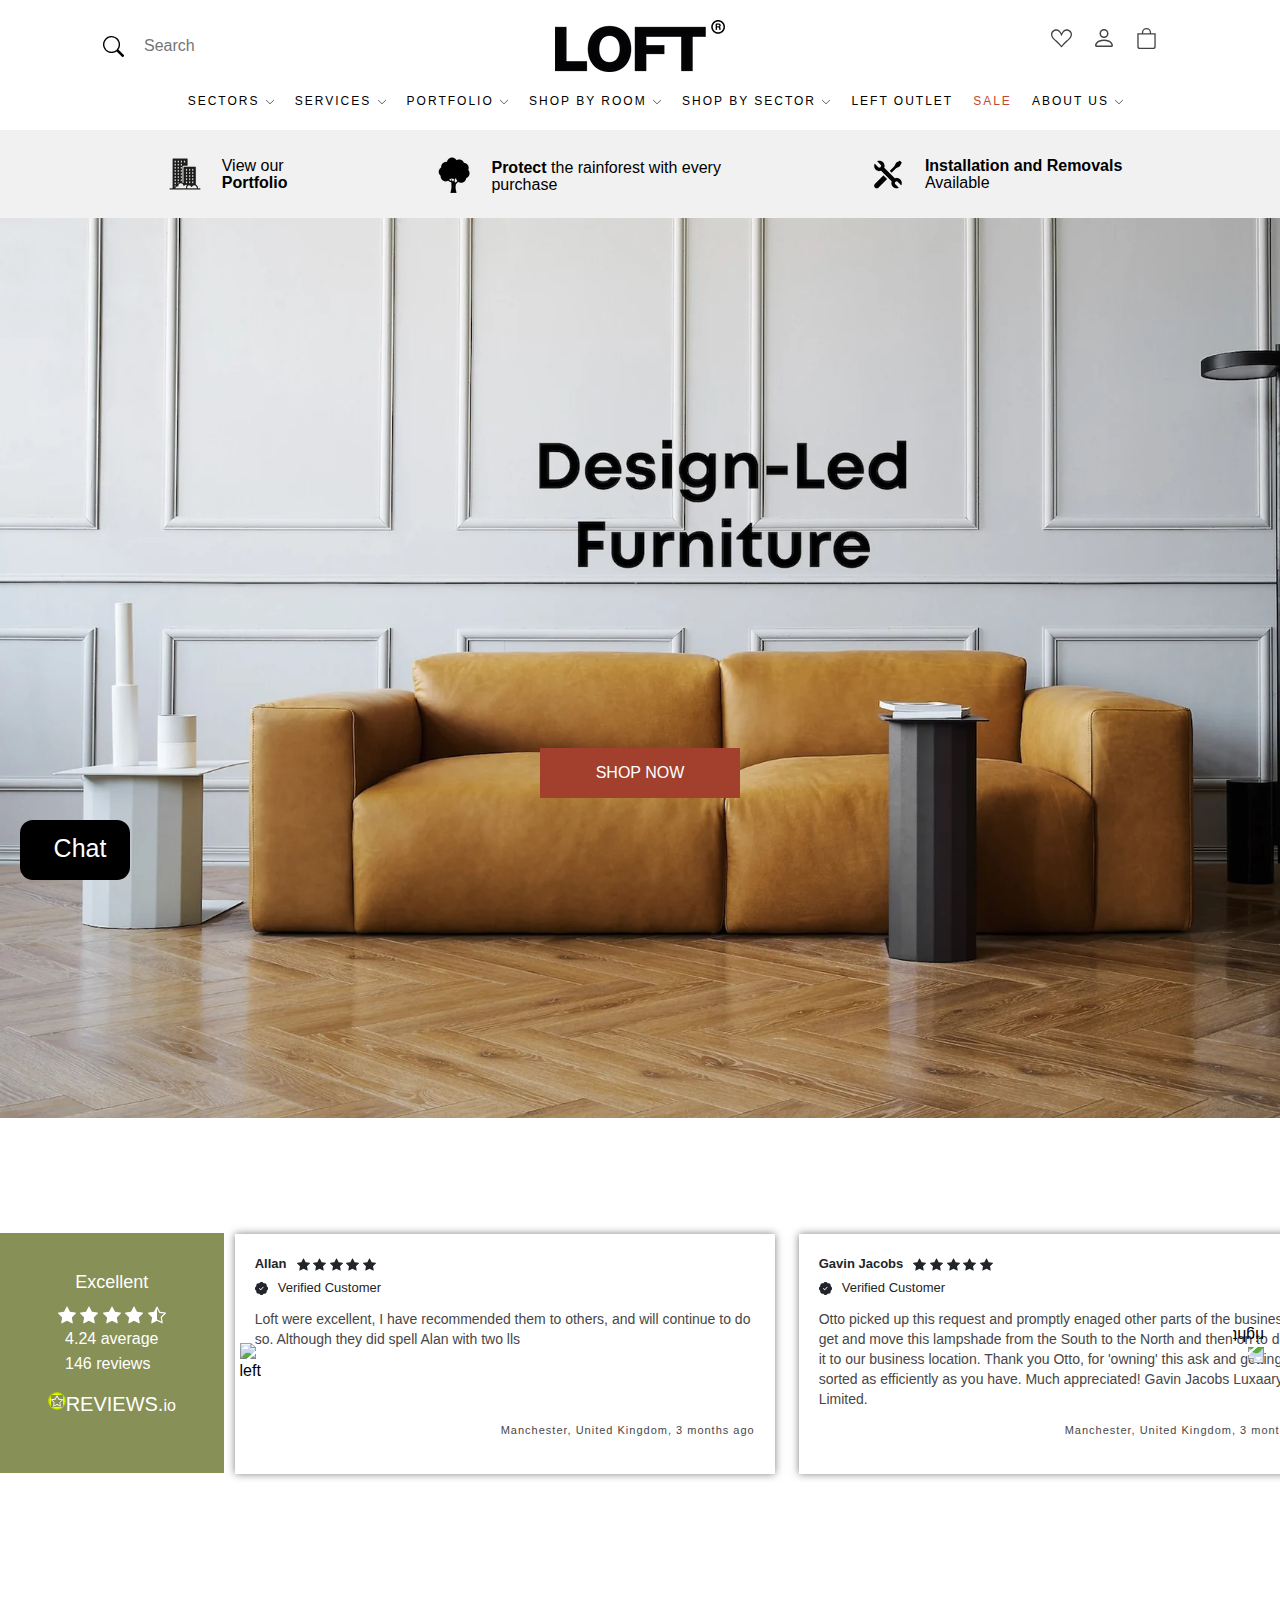
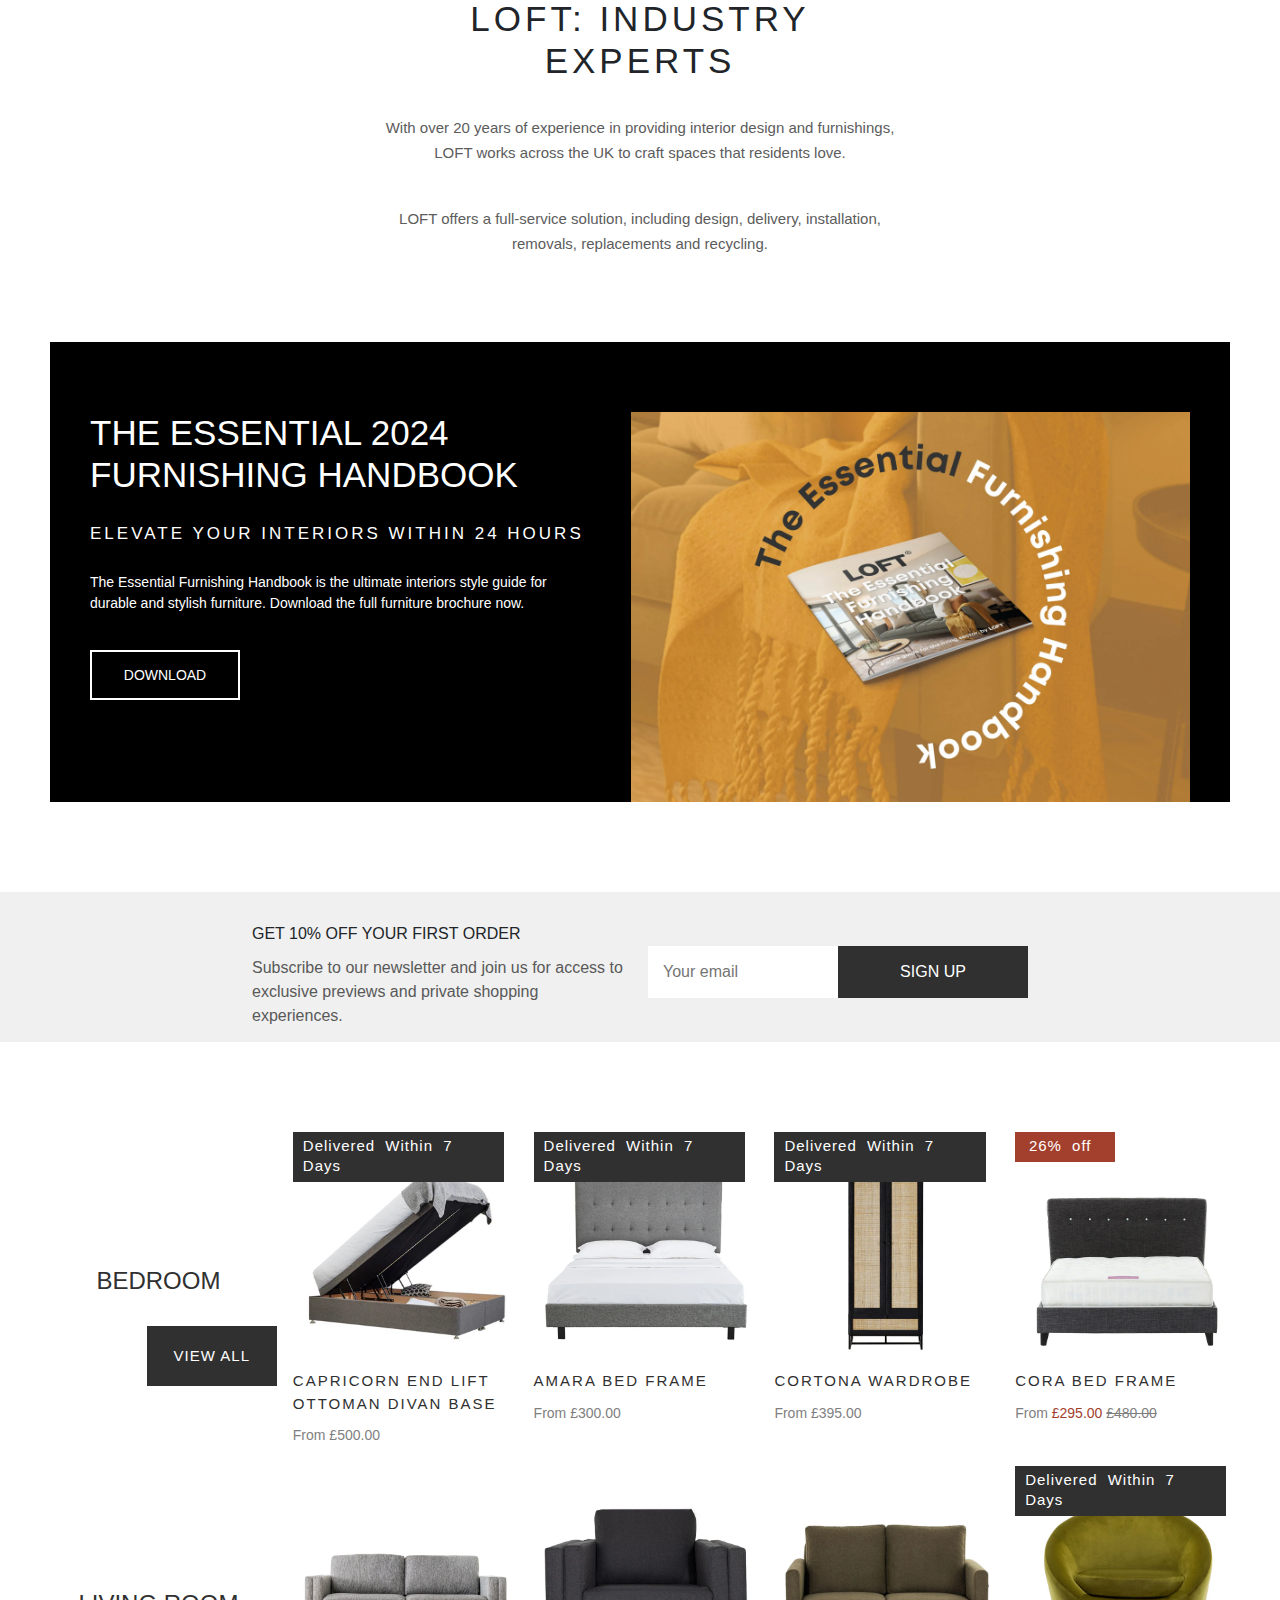
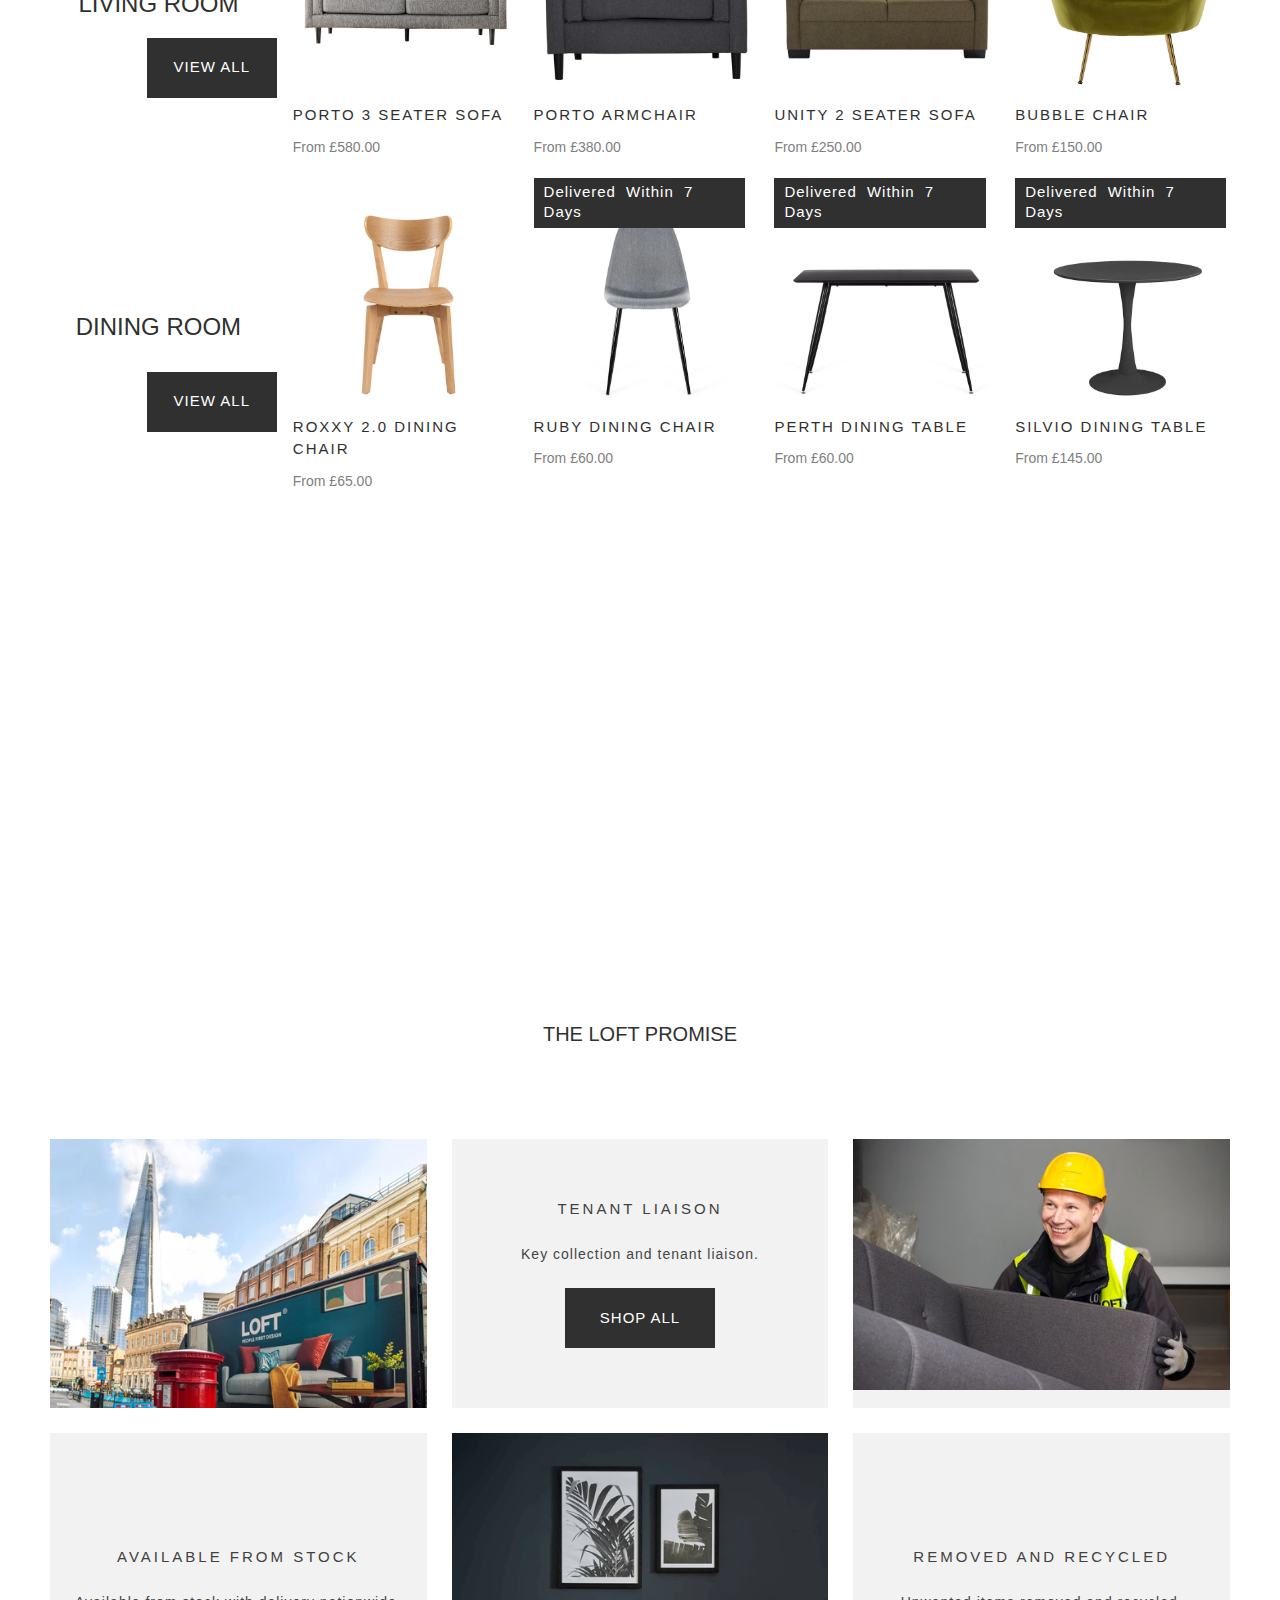
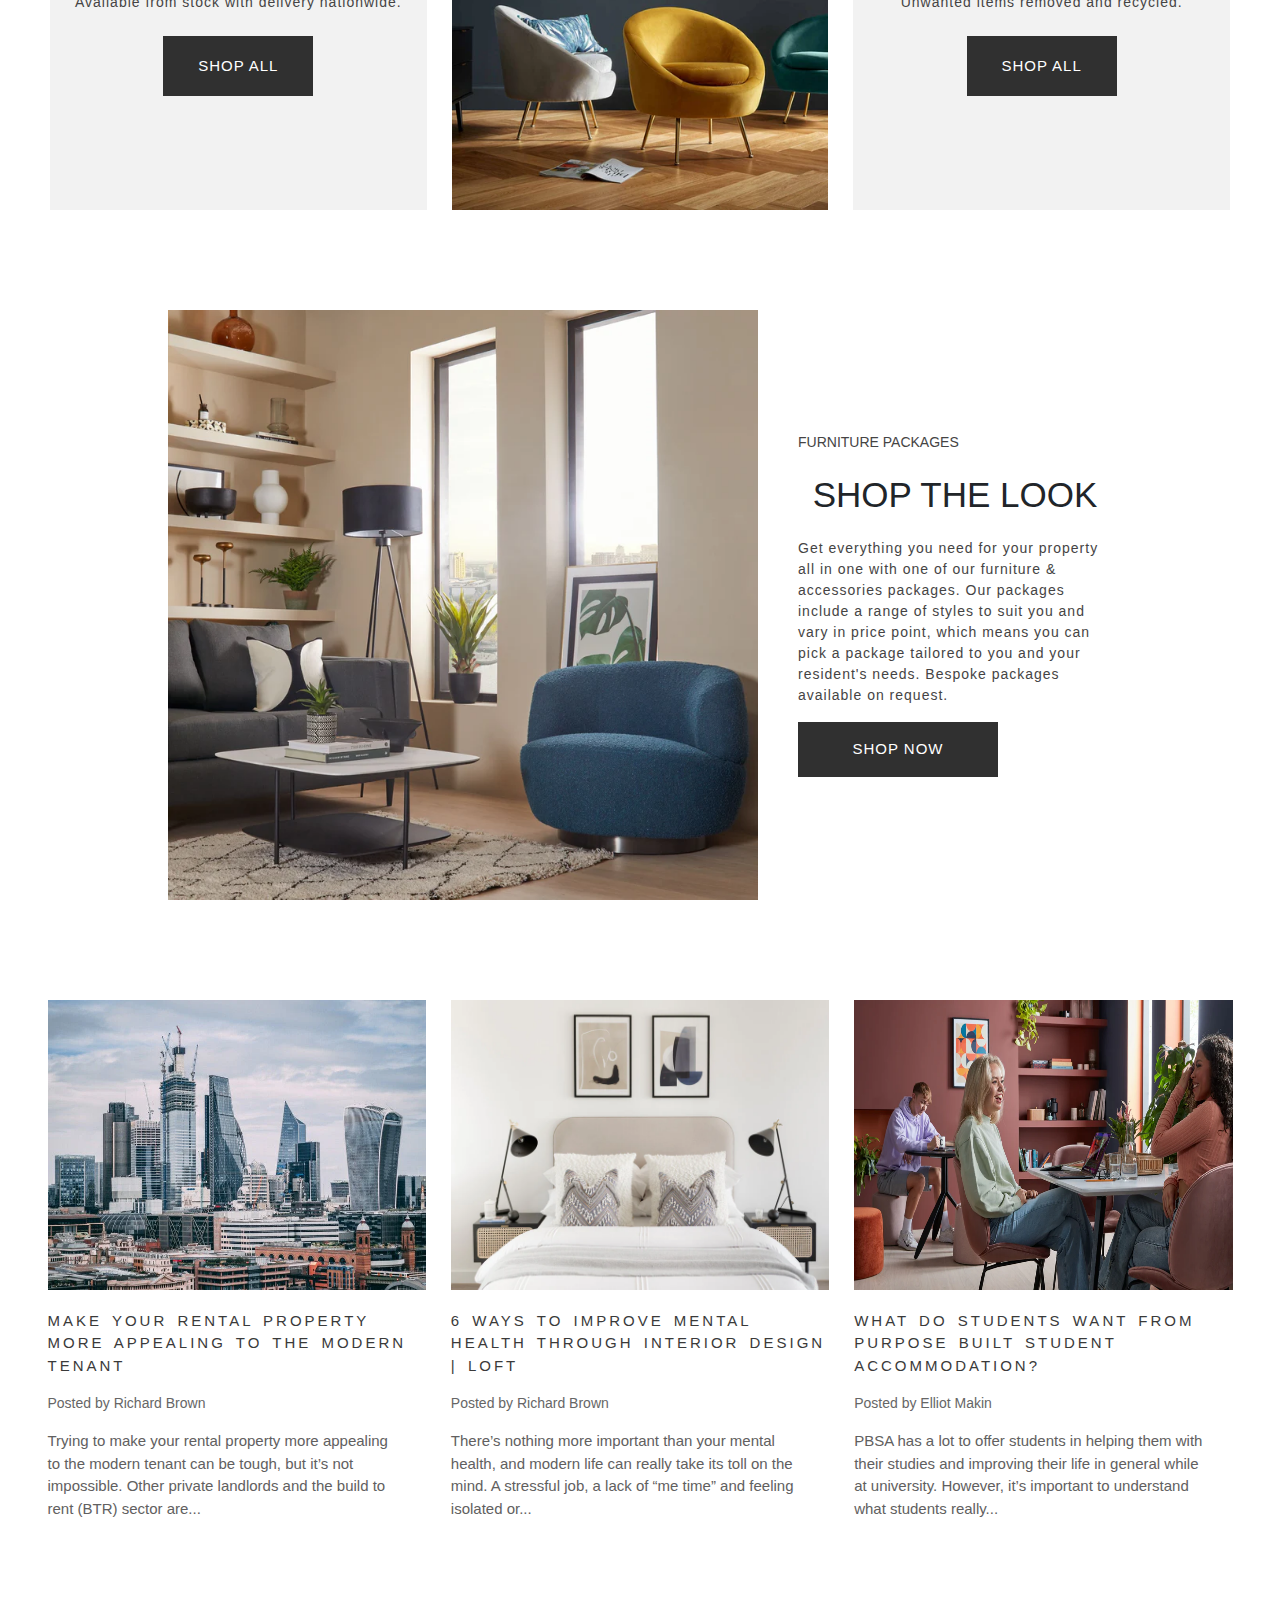
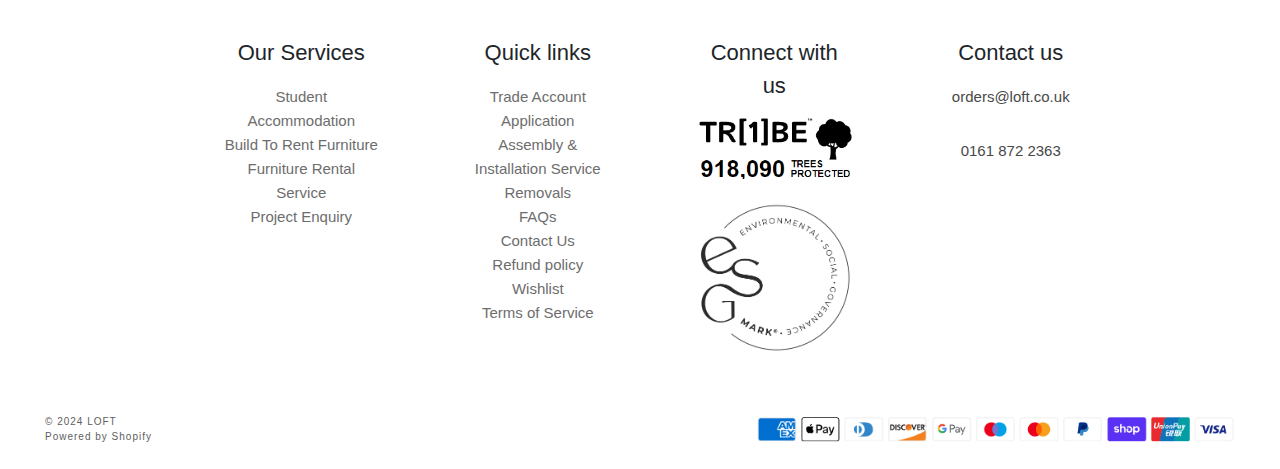
==== commit ed44685a: "loft" ====
--- a/index.html
+++ b/index.html
@@ -5,7 +5,7 @@
     <meta name="viewport" content="width=device-width, initial-scale=1.0">
     <title>Interior Design, Elevated | LOFT</title>
     <link rel="icon" type="image/x-icon" href="/Images/LOFT_Logo.avif" sizes="32x32">
-    <link rel="stylesheet" href="loft.css">
+    <link rel="stylesheet" href="index.css">
     <link rel="stylesheet" href="https://cdnjs.cloudflare.com/ajax/libs/font-awesome/6.5.2/css/all.min.css" integrity="sha512-SnH5WK+bZxgPHs44uWIX+LLJAJ9/2PkPKZ5QiAj6Ta86w+fsb2TkcmfRyVX3pBnMFcV7oQPJkl9QevSCWr3W6A==" crossorigin="anonymous" referrerpolicy="no-referrer" />
     <link href="https://cdn.jsdelivr.net/npm/bootstrap@5.3.3/dist/css/bootstrap.min.css" rel="stylesheet" integrity="sha384-QWTKZyjpPEjISv5WaRU9OFeRpok6YctnYmDr5pNlyT2bRjXh0JMhjY6hW+ALEwIH" crossorigin="anonymous">
     <script src="https://cdn.jsdelivr.net/npm/jquery@3.7.1/dist/jquery.min.js"></script>
--- a/index.css
+++ b/index.css
@@ -0,0 +1,1689 @@
+*{
+    margin: 0;
+    padding: 0;
+    box-sizing: border-box;
+    font-family: Arial, Helvetica, sans-serif;
+}
+.navigation{
+    margin-top: 20px;
+}
+.navigation .main{
+    display: flex;
+    align-items: center;
+} 
+.navigation .main .menu-btn{
+    position: absolute;
+    top: 35px;
+    left: 30px;
+    width: 60px;
+    height: 40px;
+    padding-top: 10px;
+    cursor: pointer;
+    display: none;
+}
+.navigation .left{
+    display: flex;
+    flex-basis: 30%;
+    justify-content: flex-end;
+    align-items: center;
+    gap: 20px;
+}
+.left button{
+    border: none;
+    background: transparent;
+}
+
+.navigation .main .left .Search{
+    width: 15rem;
+    border: none;
+}
+.main .logo{
+    flex-basis: 40%;
+    display: flex;
+    justify-content: center;
+    align-items: center;
+}
+.main .right{
+   flex-basis: 30%;
+   align-items: center;
+}
+.main .right ul{
+    display: flex;
+    justify-content: center;
+    gap: 20px;
+}
+.main .right ul li{
+    list-style: none;
+    text-align: center;
+    position: relative;
+}
+.main .right ul li a{
+    color: rgb(67, 67, 67);
+}
+.main .right ul li .sub{
+    display: none;
+    position: absolute;
+    top: 100%;
+    left: 0;
+    width: 220px;
+    padding: 10px 10px 0 10px;
+    box-shadow: 0 0 3px rgb(180, 180, 180);
+    background-color: white;
+}
+.main .right ul li .sub button{
+    width: 100%;
+    height: 40px;
+    background-color: rgb(48,48,48);
+    border: none;
+    color: white;
+    position: relative;
+    overflow: hidden;
+    z-index: 1;
+}
+.main .right ul li .sub button:hover {
+    background-color: rgb(96, 95, 95);
+}
+
+
+.main .right ul li .sub p{
+    padding: 3px 0;
+    font-size: 15px;
+}
+.main .right ul li .sub .under a{
+    text-decoration: underline;
+    text-underline-offset: 4px;
+    color: rgb(113, 113, 113);
+    padding-top: 10px;
+    font-size: 15px;
+}
+.main .right ul li:hover .sub{
+    display: block;
+}
+
+.nav .menu .menu-btn{
+    position: absolute;
+    top: 30px;
+    left: 60px;
+    width: 40px;
+    cursor: pointer;
+    padding-left: 30px;
+}
+
+.chat{
+    display: flex;
+    justify-content: center;
+    gap: 10px;
+    background-color: black;
+    align-items: center;
+    width: 110px;
+    height: 60px;
+    border: none;
+    border-radius: 13px;
+    padding: 10px;
+    position: fixed;
+    left: 20px;
+    bottom: 20px;
+    z-index: 1;
+}
+.chat p{
+    color: white;
+    font-size: 25px;
+    padding-top: 13px;
+}
+
+
+.menu ul {
+    display: flex;
+    width: 100%;
+    justify-content: center;
+    gap: 20px;
+    font-size: 12px;
+    letter-spacing: 2px;
+    margin: 20px auto;
+}
+
+.menu li {
+    list-style: none;
+    position: relative;
+}
+.menu ul .plus{
+    display: none;
+}
+
+.menu li a {
+    text-decoration: none;
+    color: black;
+}
+.menu ul li .submenu{
+    display: none;
+    position: absolute;
+    top: 100%;
+    left: 0;
+    background-color: white;
+    color: rgb(69, 69, 69);
+    border: none;
+    width: 180px;
+    padding: 20px;
+    font-size: 14px;
+}
+.menu ul li .submenu li{
+    padding: 10px 0;
+}
+
+.menu ul li:hover .submenu {
+    display: block;
+}
+
+.menu ul li a:hover {
+    color: rgb(167, 166, 166);
+}
+.menu ul li svg:hover {
+    color: rgb(167, 166, 166);
+}
+
+
+
+.header .top{
+    display: flex;
+    justify-content: center;
+    gap: 150px;
+    background-color: #F1F1F1;
+    height: 88px;
+    align-items: center;
+}
+.header .top .cont {
+    display: flex;
+    align-items: center;
+    gap: 20px;
+}
+/* .header .top .cont .mob{
+    display: none;
+} */
+.top .cont a{
+    text-decoration: none;
+    color: black;
+    line-height: 17px;
+}
+.top .cont a span{
+    font-weight: bold;
+}
+.top .protect a{
+   padding-top: 20px;
+}
+.header .top .cont .pro2{
+    display: none;
+}
+.header .collections-slider{
+    display: none;
+}
+
+.header .bottom{
+    background-image: url(Images/Design.webp);
+    background-size: cover;
+    background-repeat: no-repeat;
+    width: 100%;
+    height: 100vh;
+    display: flex;
+    justify-content: center;
+    align-items: center;
+}
+.bottom button{
+    width: 200px;
+    height: 50px;
+    background-color: #A3402D;
+    color: white;
+    border: none;
+    margin-top: 210px;
+}
+.bottom button:hover{
+    background-image: linear-gradient(to left, #ab4747 0%, #be4d4d 100%);
+}
+
+.reviews{
+    display: flex;
+    margin: 100px 0;
+    margin-bottom: 110px;
+    align-items: center;
+}
+.reviews .poster{
+    background-color: #879056;
+    width: 280px;
+    height: 240px;
+    color: white;
+    display: flex;
+    flex-direction: column;
+    justify-content: center;
+    align-items: center;
+    line-height: 25px;
+    flex-basis: 20%;
+}
+.reviews .poster h3{
+    font-size: large;
+}
+.reviews .poster .ratingstar{
+    display: flex;
+    justify-content: center;
+}
+.reviews .poster .ratingstar p span{
+    font-size: 20px;
+}
+.reviews .poster .ratingstar .starbtn{
+    border: none;
+    position: relative;
+    width: 18px;
+    height: 18px;
+    border-radius: 50%;
+    display: flex;
+    justify-content: center;
+    align-items: center;
+    background-image: radial-gradient(circle, red, yellow, green);
+}
+.reviews .poster .ratingstar .starbtn svg{
+    position: absolute;
+    background-color: #879056;
+    margin: 0;
+}
+
+.wiper-track {
+  display: grid;
+  grid-template-columns: repeat(6, 1fr);
+  column-gap: 1.5rem;
+  margin: 0 auto;
+  transition: transform 0.4s ease-in;
+  padding: 0.7rem 0.7rem;
+  width: 1130px;
+  height: 240px;
+}
+.wiper-track li{
+    list-style: none;
+}
+.wiper-track .wiper-item {
+  min-width: 540px;
+  height: 240px;
+  position: relative;
+  transition: scale 0.2s linear;
+  box-shadow: 0 0 8px rgb(128, 127, 127);
+  padding: 20px;
+}
+.wiper-button img {
+  height: 100%;
+  width: 100%;
+  object-fit:cover;
+}
+.wiper {
+  width: 1210px;
+  position: relative;
+  margin: 0 auto;
+  overflow: hidden;
+  height: 270px;
+  display: flex;
+  align-items: center;
+}
+.wiper-button {
+  margin: 0 1rem;
+  height: 20px;
+  width: 20px;
+  position: absolute;
+  top: 50%;
+  background: transparent;
+  border: none;
+  transform: translateY(-50%);
+  z-index: 1;
+}
+.wiper-button__left {
+  right: 0;
+  transform: translateY(-50%) rotate(180deg);
+}
+.wiper__image-button {
+  right: 50%;
+  top: 50%;
+  position: absolute;
+  padding: 0.8rem 1rem;
+  border-radius: 3px;
+  background-color: white;
+  border: none;
+  font-size: 1.4rem;
+  transform: translateY(-50%) translateX(50%);
+  cursor: pointer;
+}
+.wiper-wrapper {
+  max-width: 1130px;
+  overflow: hidden;
+  padding: 0rem 0rem;
+  margin: 0 auto;
+  height: 260px;
+}
+.swiper__image-button {
+  right: 50%;
+  top: 50%;
+  position: absolute;
+  padding: 0.8rem 1rem;
+  border-radius: 3px;
+  background-color: white;
+  border: none;
+  font-size: 1rem;
+  transform: translateY(-50%) translateX(50%);
+  cursor: pointer;
+}
+.swiper__image-button:hover {
+  color: red;
+}
+.is-hidden{
+  display:none;
+}
+.wiper-item .first{
+    font-size: 13px;
+    font-weight: bolder;
+    display: flex;
+    align-items: center;
+    gap: 10px;
+}
+.wiper-item .second{
+    display: flex;
+    align-items: center;
+    gap: 10px;
+    height: 30px;
+}
+.wiper-item .second p{
+    font-size: 13px;
+    padding-top: 15px;
+}
+.wiper-item .cont{
+    line-height: 20px;
+    font-size: 14px;
+    padding-top: 5px;
+    color: #474646;
+}
+.wiper-item .footer{
+    position: absolute;
+    right: 0;
+    bottom: 0;
+    padding-right: 20px;
+    padding-bottom: 20px;
+    font-size: 11px;
+    letter-spacing: 1px;
+    color: #474646;
+}
+.reviews .review{
+    display: none;
+}
+.reviews .review{
+    /* display: block; */
+    width: 100%;
+    flex-shrink: 70%;
+    padding: 0 1.5rem;
+    overflow: hidden;
+}
+.review .slick-carousal{
+    width: 100%;
+    display: flex;
+    overflow: hidden;
+    margin-top: 2rem;
+}
+.review .slick-carousal .slick-item{
+    width: 100%;
+    height: 15rem;
+    overflow: hidden;
+    margin: 0 1rem;
+}
+.review .slick-slider {
+    box-shadow: 0 0 10px rgb(149, 149, 149);
+    padding: 1re;
+}
+.review .slick-carousal .slick-item .top{
+    display: flex;
+    align-items: center;
+    gap: 0.5rem;
+}
+.review .slick-carousal .slick-item .top svg{
+    color: #879056;
+}
+.review .slick-carousal .slick-item .second{
+    display: flex;
+    align-items: center;
+    gap: 1rem;
+    height: 0.9rem;
+    overflow: hidden;
+}
+.review .slick-carousal .slick-item .second p{
+    font-size: 0.7rem;
+    padding-top: 0.5rem;
+}
+.review .slick-carousal .slick-item .cont{
+    font-size: 1rem;
+    margin-top: 1rem;
+    color: rgb(115, 114, 114);
+}
+.review .slick-carousal .slick-item .footer{
+   text-align: end;
+   font-size: 0.7rem;
+   margin-top: 2rem;
+}
+.review .slick-slide {
+    padding: 1.5rem;
+}
+
+.about{
+    text-align: center;
+    width: 100%;
+}
+.about .cont{
+    display: flex;
+    flex-direction: column;
+    width: 515px;
+    margin: 0 auto;
+    gap: 25px;
+    margin: 70px auto;
+}
+.about .cont h1{
+    font-size: 35px;
+    font-weight: lighter;
+    text-transform: uppercase;
+    letter-spacing: 4px;
+}
+
+.about .cont p{
+    font-size: 15px;
+    color: #5C5C5C;
+    line-height: 25px;
+}
+
+.material{
+    width: 1180px;
+    background-color: black;
+    color: white;
+    margin: 0 auto;
+    display: flex;
+    height: 460px;
+    padding: 70px 40px;
+}
+.material .cont{
+    width: 50%;
+    padding-right: 40px;
+    display: flex;
+    flex-direction: column;
+    gap: 20px;
+}
+.material .cont h1{
+    font-size: 35px;
+    text-transform: uppercase;
+}
+.material .cont h3{
+    font-weight: normal;
+    font-size: 17px;
+    text-transform: uppercase;
+    letter-spacing: 3px;
+}
+.material .cont p{
+    font-size: 14px;
+}
+.material .cont button{
+    width: 150px;
+    height: 50px;
+    background-color: transparent;
+    border: 2px solid white;
+    color: white;
+    font-size: 14px;
+}
+.material .cont button:hover{
+    transition-duration: 240ms;
+    color: rgb(77, 77, 77);
+}
+.material .image{
+    background-image: url(./Images/material.webp);
+    background-size: cover;
+    width: 570px;
+    height: 390px;
+    background-position: center;
+    background-repeat: no-repeat;
+    background-repeat: no-repeat; 
+}
+.material-container .images{
+    background-image: url(./Images/material.webp);
+    background-size: cover;
+    width: 570px;
+    height: 390px;
+    background-position: center;
+    background-repeat: no-repeat;
+    display: none;
+}
+
+.sign{
+    width: 100%;
+    height: 150px;
+    background-color: #F0F0F0;
+    margin: 90px auto;
+    padding: 30px;
+    align-content: center;
+}
+.sign .container{
+    width: 800px;
+    margin: 0 auto;
+    display: flex;
+    height: 100px;
+    gap: 22px;
+}
+.sign .container .desc{
+    width: 380px;
+    display: flex;
+    flex-direction: column;
+    gap: 10px;
+}
+.sign .container .desc .cont{
+    color: rgb(89, 89, 89);
+}
+.sign .container .embn{
+    display: flex;
+    align-items: center;
+    justify-content: center;
+    border: 2px;
+}
+.sign .container .embn input{
+    width: 190px;
+    height: 52px;
+    padding-left: 15px;
+    font-size: medium;
+    border: none;
+}
+.sign .container .embn button{
+    width: 190px;
+    height: 52px;
+    font-size: medium;
+    align-content: center;
+    background-color: rgb(48,48,48);
+    color: white;
+    border: none;
+}
+.sign .container .embn button:hover{
+    background-color: rgb(96, 95, 95);
+}
+
+
+/*.............. small........................... */
+.grid-products-small{
+    width: 75rem;
+    display: flex;
+    flex-direction: column;
+    gap: 20px;
+    justify-content: center;
+    margin: 0 auto;
+}
+.main-grid{
+    display: flex;
+    gap: 1rem;
+    width: 100%; 
+}
+.main-grid .grid-container{
+    display: grid;
+    grid-template-columns: repeat(4, 1fr);
+    gap: 1rem;
+    flex-basis: 80%;
+    width: 100%;
+}
+.main-grid .grid-items{
+    display: flex;
+    flex-direction: column;
+    position: relative;
+    /* width: 13rem; */
+    width: 100%;
+}
+.main-grid .left{
+    display: flex;
+    justify-content: center;
+    align-items: center;
+    flex-basis: 20%;
+}
+.main-grid .left p{
+    font-size: x-large;
+    font-weight: lighter;
+    color: rgb(48,48,48);
+}
+.main-grid .left button{
+    width: 130px;
+    height: 60px;
+    background-color: rgb(48,48,48);
+    color: white;
+    font-size: 15px;
+    letter-spacing: 1px;
+    position: absolute;
+    right: 0;
+    bottom: 60px;
+    border: none;
+}
+.main-grid .left button:hover{
+    background-color: rgb(96, 95, 95);
+}
+
+.grid-items .image-container{
+    width: 100%;
+    height: 13rem;
+}
+.grid-items .image-container .f-image {
+    position: absolute;
+    width: 100%;
+    margin: 15px auto;
+    transition: opacity 0.5s;
+    cursor: pointer;
+    opacity: 1;
+}
+
+.grid-items .image-container .f2-image {
+    position: absolute;
+    width: 100%;
+    margin: 15px auto;
+    transition: opacity 0.5s;
+    opacity: 0;
+}
+
+.grid-items:hover .f-image {
+    opacity: 0;
+}
+
+.grid-items:hover .f2-image {
+    opacity: 1;
+}
+.grid-items .top{
+    position: absolute;
+    width: 13.2rem;
+    height: 50px;
+    background-color: rgb(48,48,48);
+    color: white;
+    z-index: 1;
+    padding: 4px 10px;
+    padding-right: 20px;
+    word-spacing: 5px;
+    letter-spacing: 1px;
+    line-height: 20px;
+    font-size: 15px;
+}
+.grid-items .head{
+    color: rgb(48,48,48);
+    letter-spacing: 2px;
+    font-size: 15px;
+    padding-top: 30px;
+}
+.grid-items .price{
+    padding-top: 10px;
+    color: rgb(127,127,127);
+    font-size: 14px;
+}
+
+
+
+.video{
+    width: 100%;
+    margin: 80px auto;
+    text-align: center;
+}
+
+.loft{
+    width: 1180px;
+    margin: 0 auto;
+}
+.loft .head{
+    text-align: center;
+    font-size: 20px;
+    color: rgb(48,48,48);
+}
+.loft .grid-pro{
+    display: grid;
+    width: 1180px;
+    height: auto;
+    grid-template-columns: repeat(3, 1fr);
+    gap: 25px;
+    margin-top: 90px;
+    margin-bottom: 40px;
+}
+.loft .grid-pro .grid-ittems{
+    background-color: rgb(242,242,242);
+}
+.loft .grid-pro .grid-ittems img{
+    width: 100%;
+}
+.loft .grid-pro .cont{
+    display: flex;
+    flex-direction: column;
+    justify-content: center;
+    align-items: center;
+    gap: 7px;
+}
+.loft .grid-pro .cont .head{
+    font-size: 15px;
+    letter-spacing: 3px;
+    color: rgb(65, 65, 65);
+}
+.loft .grid-pro .cont .content{
+    font-size: 14px;
+    letter-spacing: 1px;
+    color: rgb(69, 68, 68);
+}
+.loft .grid-pro .cont button{
+    width: 150px;
+    height: 60px;
+    background-color: rgb(48,48,48);
+    color: white;
+    font-size: 15px;
+    letter-spacing: 1px;
+    border: none;
+}
+.loft .grid-pro .cont button:hover{
+    background-color: rgb(96, 95, 95);
+}
+
+
+.shop{
+    /* width: 1190px; */
+    width: 100%;
+    margin: 100px auto;
+    display: flex;
+    gap: 40px;
+    padding: 0 10.5rem;
+}
+.shop img{
+    width: 590px;
+}
+.shop .cont{
+    display: flex;
+    flex-direction: column;
+    justify-content: center;
+}
+.shop .cont .top{
+    color: rgb(69, 68, 68);
+    font-size: 14px
+}
+.shop .cont .head{
+    font-size: 35px;
+    text-align: center;
+}
+.shop .cont .para{
+    font-size: 14px;
+    letter-spacing: 1px;
+    color: rgb(69, 68, 68);
+}
+.shop .cont button{
+    width: 200px;
+    height: 55px;
+    background-color: rgb(48,48,48);
+    border: none;
+    color: white;
+    font-size: 15px;
+    letter-spacing: 1px;
+}
+.shop .cont button:hover{
+    background-color: rgb(96, 95, 95);
+}
+
+.info{
+    display: grid;
+    width: 1185px;
+    height: auto;
+    margin: 0 auto;
+    grid-template-columns: repeat(3, 1fr);
+    gap: 25px;
+}
+.info div{
+    display: flex;
+    flex-direction: column;
+    /* gap: 20px; */
+}
+.info img{
+    width: 100%;
+    height: 290px;
+    margin-bottom: 20px;
+}
+.info .head{
+    color: rgb(58, 58, 58);
+    letter-spacing: 3px;
+    word-spacing: 3px;
+    font-size: 15px;
+}
+.info .post{
+    font-size: 14px;
+    color: rgb(102, 102, 102);
+}
+.info .cont{
+    padding-right: 30px;
+    font-size: 15px;
+    color: rgb(97, 96, 96);
+}
+
+.containers{
+    /* width: 1180px; */
+    width: 100%;
+    height: auto;
+    display: grid;
+    grid-template-columns: repeat(4, 1fr);
+    gap: 50px;
+    margin: 0 auto;
+    margin-top: 100px;
+    padding: 0 12rem;
+}
+.containers div{
+    display: flex;
+    flex-direction: column;
+    gap: 25px;
+    align-items: center;
+    text-align: center;
+}
+.containers .item .head{
+    font-size: 22px;
+}
+.containers .item li{
+    list-style: none;
+}
+.containers .item li a{
+    text-decoration: none;
+    font-size: 15px;
+    color: rgb(109, 109, 109);
+}
+.containers .item li a .tribe{
+    /* width: 200px; */
+    width: 100%;
+}
+.containers .item li a .stamp{
+    /* width: 200px; */
+    width: 100%;
+}
+.containers .contact li{
+    padding-bottom: 30px;
+}
+.containers .contact li a{
+    color: rgb(72, 72, 72);
+}   
+
+footer{
+    width: 1190px;
+    height: 60px;
+    display: flex;
+    margin: 0 auto;
+    margin-top: 30px;
+    margin-bottom: 10px;
+}
+
+footer .rights{
+    flex-basis: 50%;
+    display: flex;
+    align-items: center;
+    font-size: 10px;
+    color: rgb(94, 94, 94);
+    letter-spacing: 1px;
+}
+footer .pay{
+    flex-basis: 50%;
+    display: flex;
+    align-items: center;
+    justify-content: flex-end;
+}
+footer .pay img{
+    width: 480px;
+}
+footer .pay2{
+    flex-basis: 50%;
+    display: flex;
+    align-items: center;
+    justify-content: flex-end;
+    display: none;
+}
+footer .pay img2{
+    width: 480px;
+}
+.footer2{
+    display: none;
+}
+.sub-account{
+    display: none;
+}
+.sub-search{
+    display: none;
+}
+
+@media only screen and (max-width: 1024px){
+    *{
+        overflow-x: hidden;
+    }
+    body{
+        position: relative;
+    }
+    .navigation{
+        width: 100%;
+    }
+    .navigation .main{
+        width: 100%;
+        display: flex;
+        justify-content: flex-end;
+    }
+    .navigation .main .left{
+        padding-left: 40px;
+    }
+    .navigation .main .right{
+        display: flex;
+        justify-content: center;
+        align-items: center;
+        padding-top: 20px;
+        padding-left: 50px;
+    }
+    .chat p{
+        display: none;
+    }
+    .chat{
+        border-radius: 50%;
+        width: 4rem;
+        height: 4rem;   
+        z-index: 3;
+        padding-right: 0.2rem;
+    }
+    .chat .mess{
+        width: 100%;
+        height: 100%;
+        padding-top: 1.5rem;
+        padding-left: 0.6rem;
+    }
+    .menu ul .plus{
+        display: none;
+    }
+
+    .header .top .cont .pro2{
+        display: none;
+    }
+    .header .collections-slider{
+        display: none;
+    }
+    .header .bottom{
+        background-size: contain;
+        height: 50vh;
+        width: 100%;
+    }
+    .bottom button{
+        margin-top: 10px;
+    }
+
+    
+    .reviews{
+        margin-top: 20px;
+        margin-bottom: 60px;
+    }
+    .reviews .poster{
+        flex-basis: 28%;
+    }
+    .wiper{
+        /* margin: 0;
+        flex-basis: 70%; */
+        display: none;
+    }
+    .wiper-track{
+        /* width: 600px; */
+        width: 100%;
+        height: 260px;
+        overflow: hidden;
+    }
+    .wiper-wrapper{
+        /* width: 630px; */
+        width: 100%;
+    }
+    .grid-items .image-container{
+        height: 10rem;
+    }
+    .grid-items .head{
+        color: rgb(128, 128, 128);
+    }
+    .wiper-item{
+        width: 580px;
+    }
+    .wiper-item .second{
+        overflow: hidden;
+    }
+    .wiper-button{
+        width: 30px;
+        height: 25px;
+        overflow: hidden;
+    }
+
+    .reviews .review{
+        display: block;
+    }
+
+    .about .cont{
+        margin: 30px auto;
+    }
+    .material{
+        overflow: hidden;
+        width: 100%;
+        height: 497px;
+        position: relative;
+        padding: 30px;
+    }
+    .material .cont{
+        width: 430px;
+        gap: 15px;
+        margin: 0;
+    }
+    .material .cont button{
+        width: 190px;
+    }
+    .material .image{
+        position: absolute;
+        bottom: 0;
+        right: 20px;
+        width: 500px;
+    }
+    .sign{
+        overflow: hidden;
+    }
+    .sign .head{
+        overflow: hidden;
+    }
+    .sign .cont{
+        overflow: hidden;
+    }
+    .grid-products-small{
+        width: 100%;
+        padding: 0 30px;
+    }
+    .grid-products-small .grid-items{
+        width: 100%;
+    }
+    .grid-products-small .grid-items .f-image{
+        width: 100%;
+        height: 160px;
+    }
+    .loft{
+        width: 100%;
+        padding: 50px;
+        margin: 0;
+    }
+    .loft .grid-pro{
+       width: 100%;
+    }
+    .loft .grid-pro .grid-ittems{
+        width: 100%;
+    }
+    .loft .cont{
+        padding: 10px;
+        text-align: center;
+    }
+    .shop{
+        width: 100%;
+        padding: 50px;
+        margin: 0;
+    }
+    .shop img{
+        width: 100%;
+    }
+    .shop .cont{
+        width: 100%;
+    }
+    .info{
+        width: 100%;
+        padding: 50px; 
+        
+    }
+    .info div{
+        width: 100%;
+    }
+    .info img{
+        width: 100%;
+        height: 200px;
+    }
+    .info .cont{
+        color: rgb(151, 150, 150);
+    }
+    .containers{
+        width: 100%;
+        padding: 0 50px;
+    }
+    .containers .item li a{
+        color: rgb(139, 139, 139);
+    }
+    .containers 
+    footer{
+        width: 100%;
+        padding: 0 50px;
+    }
+    footer .rights{
+        flex-basis: 30%;
+        padding-left: 5rem;
+    }
+    footer .pay{
+        flex-basis: 70%;
+        padding-right: 15rem;
+    }
+    .footer2{
+        display: none;
+    }
+    .sub-account{
+        display: none;
+    }
+    .sub-search{
+        display: none;
+    }
+    .navigation .main .menu-btn{
+        display: none;
+    }
+}
+
+@media only screen and (max-width: 540px){
+    *{
+        overflow-x: hidden;
+    }
+   
+    .navigation{
+        width: 100%;
+        display: flex;
+        margin: 0;
+        height: 9vh;
+        position: relative;
+        color: rgb(144, 143, 143);
+        /* overflow-y: hidden; */
+    }
+    .menu {
+        height: 100%;
+        width: 100%;
+        display: none;
+        position: fixed;
+        z-index: 2;
+        top: 5rem;
+        left: 0;
+        background-color: rgb(255, 255, 255);
+        overflow: hidden;
+        border-top: 1px solid rgb(212, 212, 212);
+    }
+      
+    .navigation .menu .nav-links{
+        flex-direction: column;
+        width: 100%;
+        height: 100vh;
+        justify-content: flex-start;
+        position: absolute;
+        left: 0;
+        gap: 0;
+        padding: 0;
+        margin-top: 0;
+    
+    }
+    .navigation .menu .nav-links .plus{
+        display: block;
+        font-size: 16px;
+        color: rgb(106, 105, 105);
+        font-weight: lighter;
+    }
+    .navigation .menu .nav-links .submenu1{
+        display: none;
+    }
+
+    .navigation .menu .nav-links li{
+        display: flex;
+        justify-content: space-between;
+        align-items: center;
+        padding-right: 1rem;
+    } 
+    .menu li{
+        border-bottom: 1px solid rgb(220, 217, 217);
+        width: 100%;
+        height: 4rem;
+        padding: 1rem 0;
+        overflow: hidden;
+    }
+    .menu li svg{
+        display: none;
+    }
+    .menu li .submenu{
+        display: none;
+    }
+    .menu a {
+      padding: 0.6rem 1rem;
+      text-decoration: none;
+      font-size: 0.8rem;
+      color: #818181;
+      display: block;
+      transition: 0.3s; 
+    }
+    .navigation .main .menu-btn{
+        top: 2rem;
+        left: 2rem;
+        position: absolute;
+        display: block;
+        width: 2rem;
+        height: 3rem;
+        padding-top: 1rem;
+    }
+      
+
+
+    .navigation .main{
+        display: flex;
+    }
+    
+    .navigation .main .left{
+        display: none;
+    }
+    .main .logo{
+        position: absolute;
+        left: 9rem;
+    }
+    .main .right ul{
+        flex-direction: column;
+        position: absolute;
+        right: 2rem;
+        gap: 10px;
+    }
+    .main .right ul a svg{
+       width: 25px;
+       height: 25px;
+    }
+    .main .right ul .account{
+        display: none;
+    }
+    .header .top{ 
+        display: none;
+     }
+
+    .header .collections-slider{
+        display: block;
+        background-color: #F1F1F1;
+        display: flex;
+        align-items: center;
+        gap: 0.5rem;
+        height: 9vh;
+        flex-direction: row;
+    }
+    .header .collections-slider .content img{
+        width: 15%;
+        height: 20%;
+    } 
+    .header .collections-slider .content a{
+        text-decoration: none;
+        color: black;
+        font-size: 0.9rem;
+    }
+    .slick-track{
+        width: 200px;
+        
+    }
+    .collections-slider{
+        width: 140%;
+    }
+    .collections-slider .content{
+        display: flex;
+        flex-direction: row;
+        gap: 1rem;
+    }
+
+
+
+    .header .bottom{
+        margin-bottom: -0rem;
+        background-size: cover;
+        background-position: center;
+    }
+    .header .bottom button{
+        width: 10rem;
+        height: 3rem;
+        font-weight: bold;
+    }
+    .reviews{
+        flex-direction: column;
+        gap: 2rem;
+        margin-top: 3rem;
+    }
+    .reviews .poster{
+        width: 19rem;
+        height: 25rem;
+        justify-content: center;
+        padding-top: 2rem;
+    }
+    .reviews .poster h3{
+        font-weight: bolder;
+    }
+    .reviews .poster .ratingstar p{
+        font-weight: smaller;
+    }
+
+
+    .reviews .review{
+        display: block;
+    }
+    .review .slick-carousal .slick-item .second{
+        gap: 0.4rem;
+    }
+    .review .slick-carousal .slick-item .second p{
+        padding-top: 1rem;
+    }
+    .review .slick-carousal .slick-item .cont{
+        color: #343434;
+    }
+
+    .wiper{
+        display: none;
+        margin: 0 0rem;
+        width: 100%;
+    }
+    .wiper-wrapper{
+        width: 100%;
+    }
+    .wiper-track{
+        width: 100%;
+    }
+    .wiper-track .wiper-item{
+        width: 10rem;
+    }
+    .about{
+        width: 100%;
+        text-align: center;
+        height: auto;
+    }
+    .about .cont{
+        width: 100%;
+        padding: 0 2rem;
+        margin-top: 1rem;
+    }
+    .about .cont h1{
+        padding: 0 3rem;
+    }
+    .about .cont p{
+        font-size: 17px;
+        display: flex;
+        flex-direction: column;
+    }
+    .material{
+        width: 100%;
+        height: auto;
+        margin-top: 7.5rem;
+        display: flex;
+        flex-direction: column;
+    }
+    .material-container{
+        position: relative;
+        display: flex;
+        align-items: center;
+        justify-content: center;
+        height: auto;
+    }
+    .material-container .images{
+        position: absolute;
+        top: 0;
+        width: 85%;
+        height: 33%;
+        margin: 0 auto;
+    }
+    .material .cont{
+        height: auto;
+        width: 100%;
+        margin-top: 5rem;
+        padding: 0 1.5rem;
+    }
+    .material .cont h1{
+        font-size: 29px;
+        font-weight: bolder;
+    }
+    .material-container .material .cont p{
+       font-size: 16px;
+    }
+    .material .cont button{
+       margin-left: 8rem;
+    }
+    .material-container .material .image{
+        display: none;
+    }
+    .sign{
+        width: 100%;
+        margin: 40px auto;
+        height: 14rem;
+        padding: 10px;
+    }
+    .sign .container{
+        width: 100%;
+        flex-direction: column;
+        height: 13rem;
+        padding: 0;
+        justify-content: center;
+        align-items: center;
+        gap: 0;
+        padding-top: 0.1rem;
+    }
+    .sign .container .desc{
+        width: 100%;
+        height: 11rem;
+        gap: 4px;
+        text-align: center;
+    }
+    .sign .container .desc .head{
+       font-size: 18px;
+    }
+    .sign .container .desc .cont{
+        font-size: 18px;
+    }
+    .sign .container .embn{
+        width: 100%;
+        height: 6rem;
+    } 
+
+    .grid-products-small{
+        width: 100%;
+        margin: 0 auto;
+        
+    }
+    .grid-products-small .main-grid{
+        flex-direction: column;
+        margin-left: 1.3rem;
+    }
+    .grid-products-small .main-grid .left button{
+        display: none;
+    }
+    .grid-products-small .main-grid .grid-container{
+        display: grid;
+        grid-template-columns: auto auto;
+        gap: 1rem;
+        justify-content: start;
+    }
+    .grid-products-small .main-grid .left{
+        display: flex;
+        justify-content: start;
+        padding-right: 20px;
+    }
+    .grid-products-small .main-grid .left p{
+        font-size: 1.2rem;
+    }
+    .grid-products-small .main-grid .grid-container .grid-items{
+        width: 11rem;
+    }
+    .main-grid .grid-container .grid-items .top{
+        width: 100%;
+    }
+    .main-grid .grid-container .grid-items .image-container img{
+        width: 100%;
+    }
+    
+    .video{
+        display: flex;
+        margin-top: 0;
+        margin-bottom: 0;
+    }
+
+    .loft{
+        width: 100%;
+        margin-top: 0;
+        margin-bottom: 0;
+        padding: 1.5rem;
+    }
+    .loft .grid-pro{
+        grid-template-columns: auto;
+    }
+    .loft .grid-pro .grid-ittems img{
+        width: 100%
+    }
+    .loft .grid-pro .cont{
+        padding: 1.5rem;
+    }
+
+    .shop{
+        margin: 0;
+        display: flex;
+        flex-direction: column;
+        padding: 1.5rem;
+    }
+    .shop .cont{
+        padding: 0 2rem;
+    }
+    .shop .cont .top{
+        font-size: 1rem;
+    }
+    .shop .cont .para{
+        font-size: 1rem;
+    }
+
+    .info{
+        grid-template-columns: auto;
+        padding: 1.5rem;
+    }
+    .info .post{
+        font-size: 1rem;
+        color: rgb(138, 138, 138);
+    }
+    .info .cont{
+        font-size: 1rem;
+        color: rgb(104, 103, 103);
+        letter-spacing: 0.1rem;
+    }
+    
+    .containers{
+      grid-template-columns: auto;  
+      padding: 0;
+      text-align: center;
+      width: 100%;
+    }
+    .containers .item{
+        border-bottom: 1px solid rgb(218, 215, 215);
+        padding: 0;
+        text-align: center;
+        margin: 0 1.5rem;
+        /* background-color: aqua; */
+        padding-right: 2.7rem;
+    }
+    .containers .head{
+        border: none;
+    }
+    .containers .connect ul .head{
+        text-align: center;
+        padding-left: 2.5rem;
+    }
+    .containers .contact ul .head{
+        text-align: center;
+        padding-left: 2.5rem;
+    }
+    .containers .item .connect ul p{
+        border: none;
+        background-color: yellow;
+    }
+    .containers .item li a{
+        font-size: 1.1rem;
+    }
+    .containers .item li{
+        padding: 0.5rem;
+    }
+
+    footer{
+        display: flex;
+        flex-direction: column;
+        justify-content: center;
+        align-items: center;
+        height: 10rem;
+        margin: 0;
+        gap: 0;
+    }
+    footer .pay{
+        display: none;
+    }
+    footer .pay2{
+        display: block;
+        width: 100%;
+        margin-top: 1rem;
+    }
+    footer .pay2 img{
+        width: 100%;
+    }
+    footer .rights{
+        text-align: center;
+    }
+
+    .chat p{
+        display: none;
+    }
+    .chat{
+        border-radius: 50%;
+        width: 4rem;
+        height: 4rem;   
+        z-index: 3;
+        padding-right: 0.2rem;
+    }
+    .footer2{
+        width: 100%;
+        display: flex;
+        justify-content: space-between;
+        padding: 0.7rem 6rem;
+        position: relative;
+        box-shadow: 0 0 1rem rgb(193, 190, 190);
+    }
+    .footer2 .icon svg{
+        width: 1.7rem;
+        height: 1.7rem;
+        color: rgb(118, 118, 118);
+    }
+
+    .main-sub{
+        display: none;
+        /* display: flex; */
+    }
+    .sub-account{
+        display: none;
+    }
+    .sub-account{
+        display: none;
+        width: 100%;
+        position: relative;
+        display: flex;
+        flex-direction: column;
+        gap: 0.5rem;
+        justify-content: center;
+        align-items: center;
+        padding-top: 1rem;
+    } 
+    .sub-account button{
+        width: 18rem;
+        height: 3rem;
+        color: white;
+        text-align: center;
+        background-color: rgb(48,48,48);
+        border: none;
+
+    }
+     
+    .sub-search{
+        display: none;
+    }
+    .sub-search{
+        width: 100%;
+        position: absolute;
+        display: flex;
+        gap: 0;
+        justify-content: center;
+        align-items: center;
+        height: 10vh;
+        
+    }  
+    .sub-search input{
+        width: 17rem;
+        height: 2.9rem;
+        padding-left: 3rem;
+        border: 1px solid rgb(180, 180, 180);
+    }
+    .sub-search button{
+        width: 6rem;
+        height: 2.9rem;
+        color: white;
+        text-align: center;
+        background-color: rgb(48,48,48);
+        border: none;
+    } 
+
+}
+
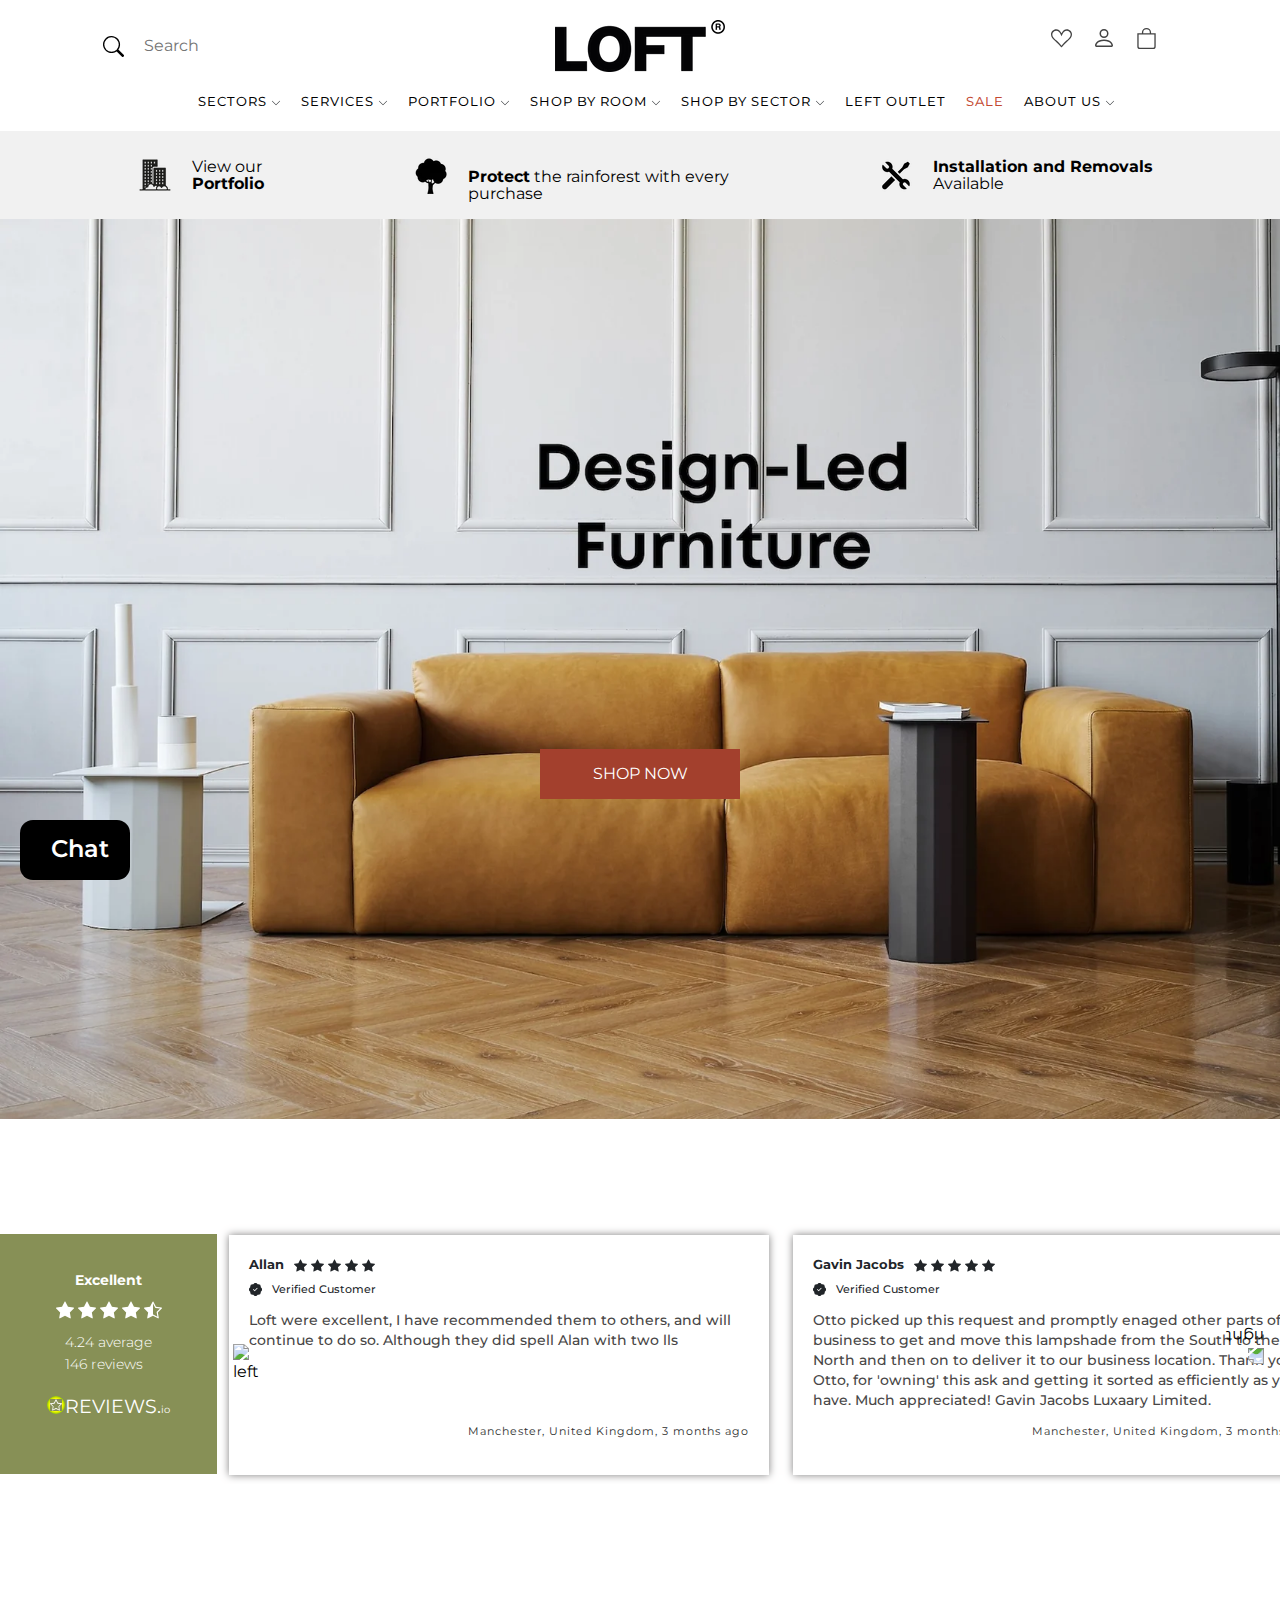
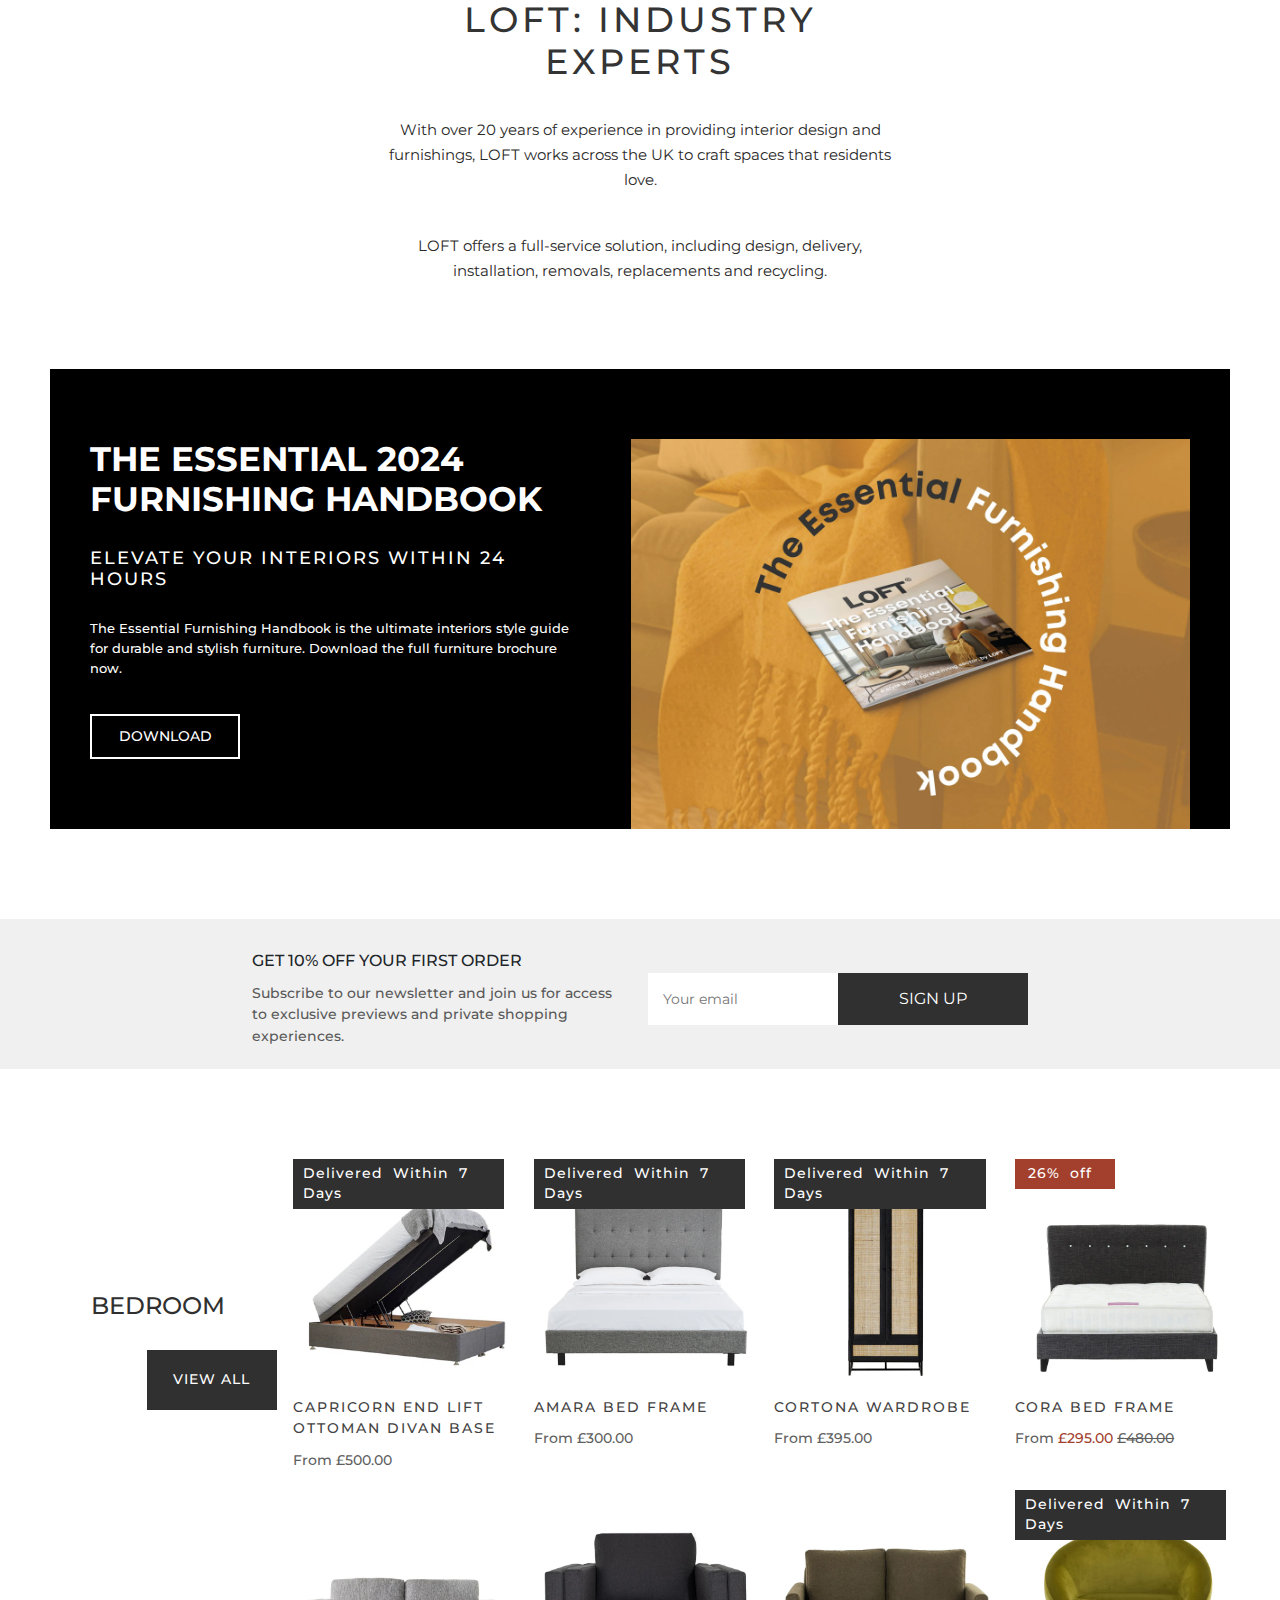
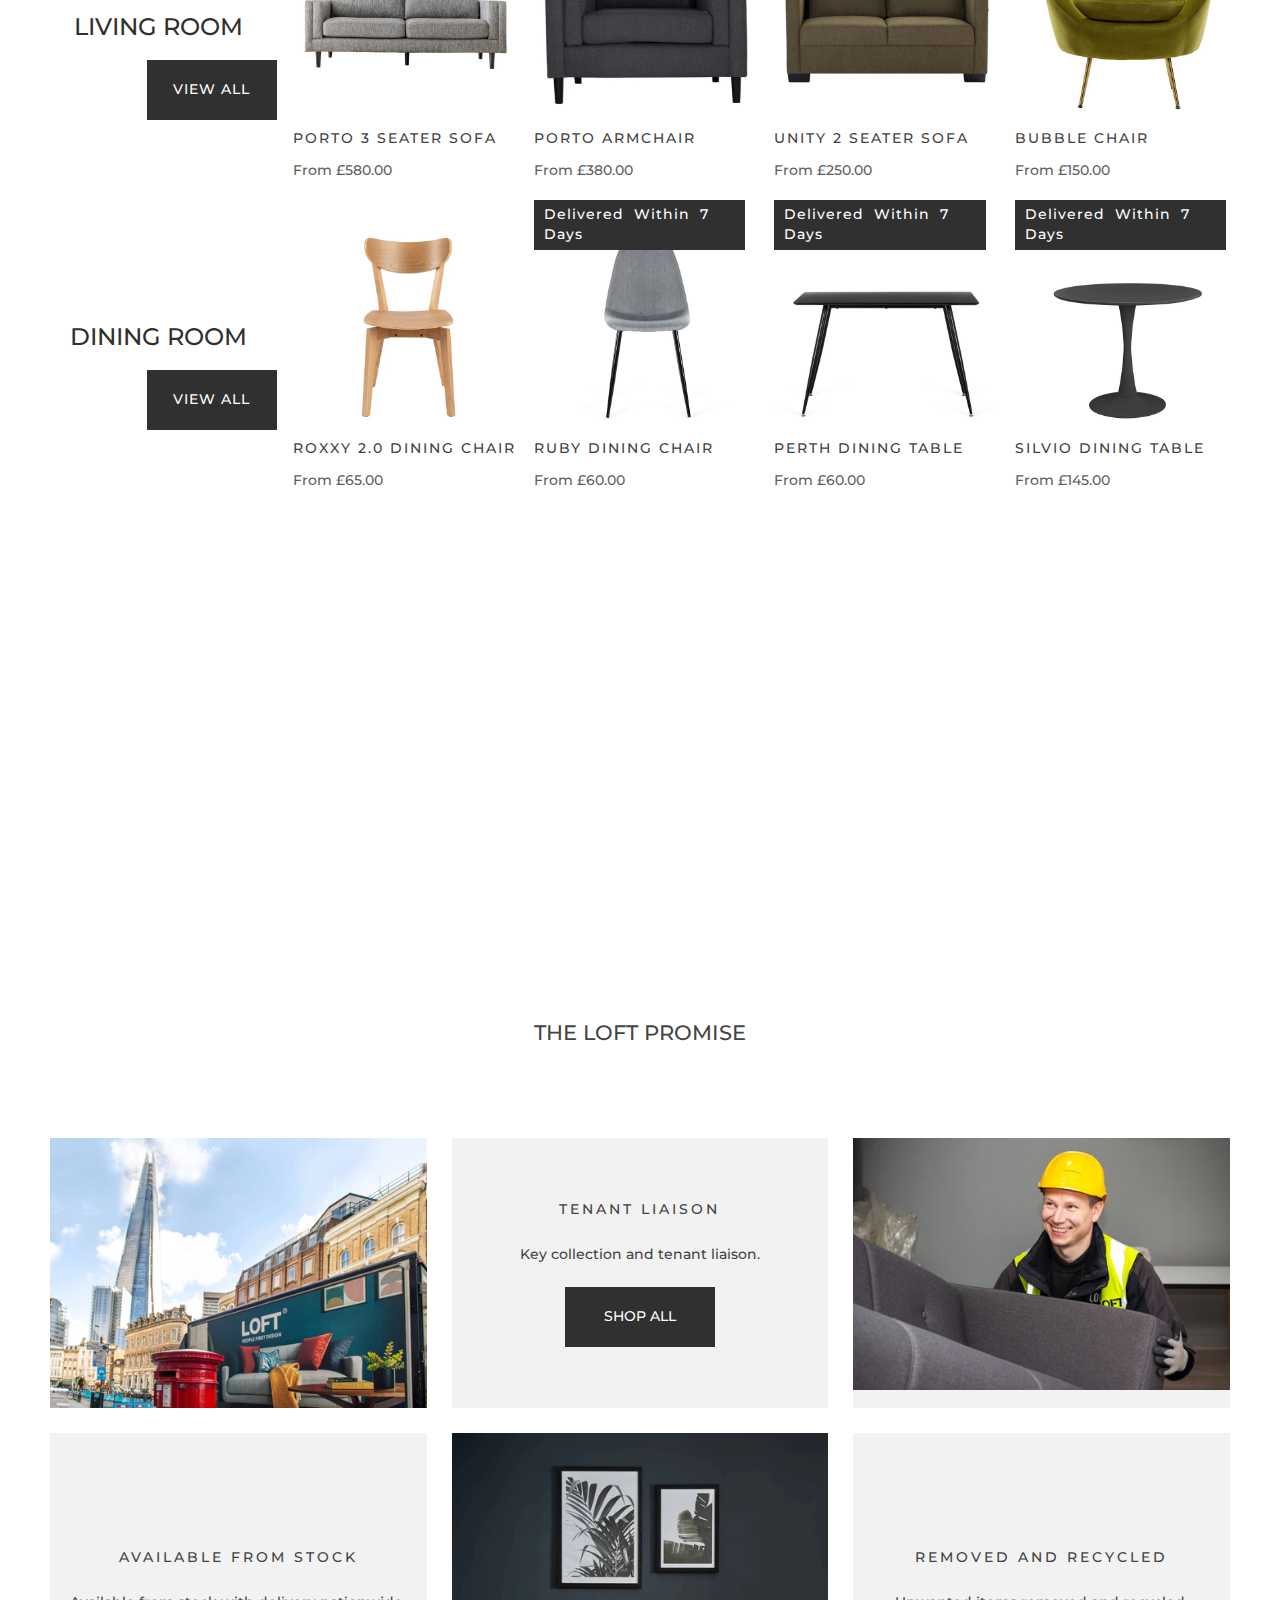
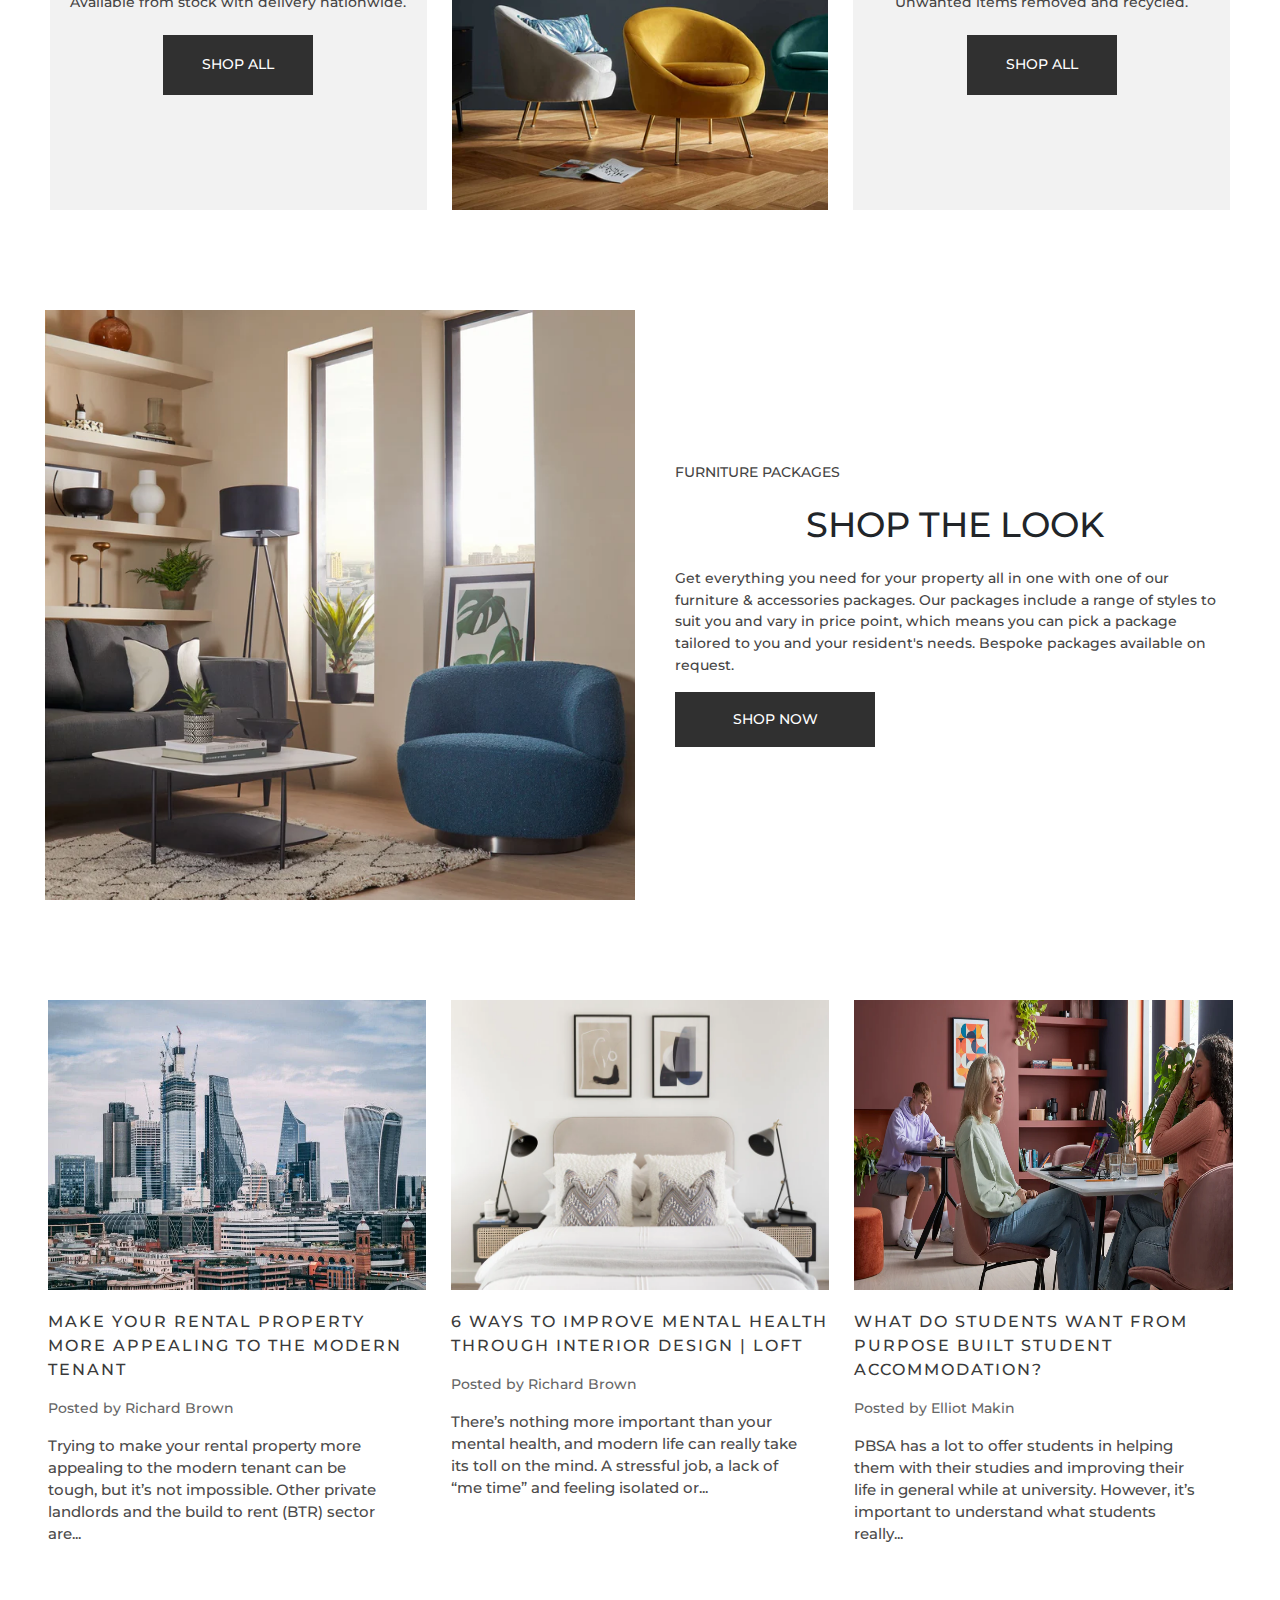
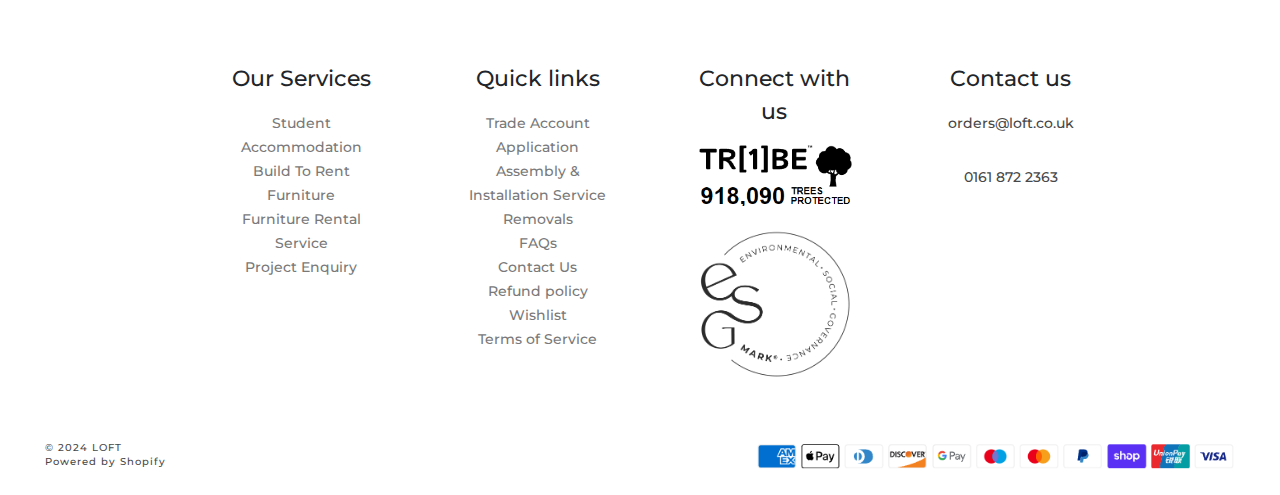
==== commit 0f789b2c: "loft" ====
--- a/index.html
+++ b/index.html
@@ -4,8 +4,9 @@
     <meta charset="UTF-8">
     <meta name="viewport" content="width=device-width, initial-scale=1.0">
     <title>Interior Design, Elevated | LOFT</title>
-    <link rel="icon" type="image/x-icon" href="/Images/LOFT_Logo.avif" sizes="32x32">
-    <link rel="stylesheet" href="index.css">
+    <link rel="icon" type="image/x-icon" href="/LOFT_Logo.avif" sizes="32x32">
+    <!-- <link rel="preconnect" href="https://fonts.gstatic.com">
+    <link rel="stylesheet" href="https://fonts.googleapis.com/css2?family=Mont&display=swap"> -->
     <link rel="stylesheet" href="https://cdnjs.cloudflare.com/ajax/libs/font-awesome/6.5.2/css/all.min.css" integrity="sha512-SnH5WK+bZxgPHs44uWIX+LLJAJ9/2PkPKZ5QiAj6Ta86w+fsb2TkcmfRyVX3pBnMFcV7oQPJkl9QevSCWr3W6A==" crossorigin="anonymous" referrerpolicy="no-referrer" />
     <link href="https://cdn.jsdelivr.net/npm/bootstrap@5.3.3/dist/css/bootstrap.min.css" rel="stylesheet" integrity="sha384-QWTKZyjpPEjISv5WaRU9OFeRpok6YctnYmDr5pNlyT2bRjXh0JMhjY6hW+ALEwIH" crossorigin="anonymous">
     <script src="https://cdn.jsdelivr.net/npm/jquery@3.7.1/dist/jquery.min.js"></script>
@@ -13,7 +14,9 @@
     <script src="https://cdn.jsdelivr.net/npm/jquery@3.7.1/dist/jquery.min.js"></script>
     <link rel="stylesheet" type="text/css" href="https://cdn.jsdelivr.net/npm/slick-carousel@1.8.1/slick/slick.css"/>
     <link rel="stylesheet" type="text/css" href="https://cdn.jsdelivr.net/npm/slick-carousel@1.8.1/slick/slick-theme.css"/>
-
+    
+
+    <link rel="stylesheet" href="index.css">
 
     <!-- <link rel="stylesheet" href="https://cdn.jsdelivr.net/npm/swiper@11/swiper-bundle.min.css" /> -->
 </head>
@@ -37,7 +40,7 @@
                 <input type="text" name="search" class="Search" placeholder="Search">
             </div>
             <div class="logo">
-                <img src="./Images/LOFT_Logo.avif" alt="loft logo">
+                <img src="LOFT_Logo.avif" alt="loft logo">
             </div>
 
             <div class="right">
@@ -164,33 +167,32 @@
     <header class="header">
         <div class="top">
             <div class="cont portfolio" style="padding-left: 10px;">
-                <img src="Images/Portfolio.webp" alt="portfolio icon">
+                <img src="Portfolio.webp" alt="portfolio icon">
                 <a href="#" class="pro">View our <br> <span>Portfolio</span></a>
        
             </div>
             <div class="cont protect">
-                <img src="Images/protect.webp" alt="Protect icon">
-                <a href="#" class="pro"><span>Protect</span> the rainforest with every <br>purchase</p></a>
+                <img src="protect.webp" alt="Protect icon">
+                <a href="#" class="pro"><span>Protect</span> the rainforest with every <br>purchase</a>
 
             </div>
             <div class="cont iandr">
-                <img src="Images/i and r.webp" alt="Installation and remaval icon">
+                <img src="i and r.webp" alt="Installation and remaval icon">
                 <a href="#" class="pro"><span>Installation and Removals</span> <br>Available</a>
-
             </div>
         </div>
 
         <div class="collections-slider">
             <div class="content portfolio" style="display: flex; flex-direction: row;padding-left: 1rem;">
-                <img src="Images/Portfolio.webp" alt="portfolio icon" width="20%">
+                <img src="Portfolio.webp" alt="portfolio icon" width="20%">
                 <a href="#" class="pro2" style="padding-top: 10px;">View our <span>Portfolio</span></a>
             </div>
             <div class="content protect" style="display: flex; flex-direction: row;">
-                <img src="Images/protect.webp" alt="Protect icon">
+                <img src="protect.webp" alt="Protect icon">
                 <a href="#" class="pro2"><span>Protect</span> the rainforest with every purchase</a>
             </div>
             <div class="content iandr" style="display: flex; flex-direction: row;">
-                <img src="Images/i and r.webp" alt="Installation and remaval icon">
+                <img src="i and r.webp" alt="Installation and remaval icon">
                 <a href="#" class="pro2"><span>Installation and Removals</span> Available</a>
             </div>
         </div>
@@ -220,7 +222,7 @@
                     <path d="M5.354 5.119 7.538.792A.52.52 0 0 1 8 .5c.183 0 .366.097.465.292l2.184 4.327 4.898.696A.54.54 0 0 1 16 6.32a.55.55 0 0 1-.17.445l-3.523 3.356.83 4.73c.078.443-.36.79-.746.592L8 13.187l-4.389 2.256a.5.5 0 0 1-.146.05c-.342.06-.668-.254-.6-.642l.83-4.73L.173 6.765a.55.55 0 0 1-.172-.403.6.6 0 0 1 .085-.302.51.51 0 0 1 .37-.245zM8 12.027a.5.5 0 0 1 .232.056l3.686 1.894-.694-3.957a.56.56 0 0 1 .162-.505l2.907-2.77-4.052-.576a.53.53 0 0 1-.393-.288L8.001 2.223 8 2.226z"/>
                 </svg>
             </div>
-            <p style="font-weight: lighter;">4.24 average <br> 146 reviews</p>
+            <p>4.24 average <br> 146 reviews</p>
             <div class="ratingstar">
                 <div class="starbtn">
                     <svg xmlns="http://www.w3.org/2000/svg" width="12" height="12" fill="currentColor" class="bi bi-star" viewBox="0 0 16 16">
@@ -460,153 +462,154 @@
                 </div>
                 <div class="slick-item">
                     <div class="top">
-                        <span>Allan</span>
-                        <div class="star">
-                            <svg xmlns="http://www.w3.org/2000/svg" width="13" height="13" fill="currentColor" class="bi bi-star-fill" viewBox="0 0 16 16">
-                                <path d="M3.612 15.443c-.386.198-.824-.149-.746-.592l.83-4.73L.173 6.765c-.329-.314-.158-.888.283-.95l4.898-.696L7.538.792c.197-.39.73-.39.927 0l2.184 4.327 4.898.696c.441.062.612.636.282.95l-3.522 3.356.83 4.73c.078.443-.36.79-.746.592L8 13.187l-4.389 2.256z"/>
-                            </svg>
-                            <svg xmlns="http://www.w3.org/2000/svg" width="13" height="13" fill="currentColor" class="bi bi-star-fill" viewBox="0 0 16 16">
-                                <path d="M3.612 15.443c-.386.198-.824-.149-.746-.592l.83-4.73L.173 6.765c-.329-.314-.158-.888.283-.95l4.898-.696L7.538.792c.197-.39.73-.39.927 0l2.184 4.327 4.898.696c.441.062.612.636.282.95l-3.522 3.356.83 4.73c.078.443-.36.79-.746.592L8 13.187l-4.389 2.256z"/>
-                            </svg>
-                            <svg xmlns="http://www.w3.org/2000/svg" width="13" height="13" fill="currentColor" class="bi bi-star-fill" viewBox="0 0 16 16">
-                                <path d="M3.612 15.443c-.386.198-.824-.149-.746-.592l.83-4.73L.173 6.765c-.329-.314-.158-.888.283-.95l4.898-.696L7.538.792c.197-.39.73-.39.927 0l2.184 4.327 4.898.696c.441.062.612.636.282.95l-3.522 3.356.83 4.73c.078.443-.36.79-.746.592L8 13.187l-4.389 2.256z"/>
-                            </svg>
-                            <svg xmlns="http://www.w3.org/2000/svg" width="13" height="13" fill="currentColor" class="bi bi-star-fill" viewBox="0 0 16 16">
-                                <path d="M3.612 15.443c-.386.198-.824-.149-.746-.592l.83-4.73L.173 6.765c-.329-.314-.158-.888.283-.95l4.898-.696L7.538.792c.197-.39.73-.39.927 0l2.184 4.327 4.898.696c.441.062.612.636.282.95l-3.522 3.356.83 4.73c.078.443-.36.79-.746.592L8 13.187l-4.389 2.256z"/>
-                            </svg>
-                            <svg xmlns="http://www.w3.org/2000/svg" width="13" height="13" fill="currentColor" class="bi bi-star-fill" viewBox="0 0 16 16">
-                                <path d="M3.612 15.443c-.386.198-.824-.149-.746-.592l.83-4.73L.173 6.765c-.329-.314-.158-.888.283-.95l4.898-.696L7.538.792c.197-.39.73-.39.927 0l2.184 4.327 4.898.696c.441.062.612.636.282.95l-3.522 3.356.83 4.73c.078.443-.36.79-.746.592L8 13.187l-4.389 2.256z"/>
-                            </svg>
-                        </div>
-                    </div>
-                    <div class="second">
-                        <svg xmlns="http://www.w3.org/2000/svg" width="13" height="13" fill="currentColor" class="bi bi-patch-check-fill" viewBox="0 0 16 16">
-                            <path d="M10.067.87a2.89 2.89 0 0 0-4.134 0l-.622.638-.89-.011a2.89 2.89 0 0 0-2.924 2.924l.01.89-.636.622a2.89 2.89 0 0 0 0 4.134l.637.622-.011.89a2.89 2.89 0 0 0 2.924 2.924l.89-.01.622.636a2.89 2.89 0 0 0 4.134 0l.622-.637.89.011a2.89 2.89 0 0 0 2.924-2.924l-.01-.89.636-.622a2.89 2.89 0 0 0 0-4.134l-.637-.622.011-.89a2.89 2.89 0 0 0-2.924-2.924l-.89.01zm.287 5.984-3 3a.5.5 0 0 1-.708 0l-1.5-1.5a.5.5 0 1 1 .708-.708L7 8.793l2.646-2.647a.5.5 0 0 1 .708.708"/>
-                        </svg>
-                          <p>Verified Customer</p>
-                    </div>
-                    <p class="cont">Loft were excellent, I have recommended them to others, and will continue to do so. Although they did spell Alan with two lls</p>
+                        <span>Gavin Jacobs</span>
+                            <div class="star">
+                                <svg xmlns="http://www.w3.org/2000/svg" width="13" height="13" fill="currentColor" class="bi bi-star-fill" viewBox="0 0 16 16">
+                                    <path d="M3.612 15.443c-.386.198-.824-.149-.746-.592l.83-4.73L.173 6.765c-.329-.314-.158-.888.283-.95l4.898-.696L7.538.792c.197-.39.73-.39.927 0l2.184 4.327 4.898.696c.441.062.612.636.282.95l-3.522 3.356.83 4.73c.078.443-.36.79-.746.592L8 13.187l-4.389 2.256z"/>
+                                </svg>
+                                <svg xmlns="http://www.w3.org/2000/svg" width="13" height="13" fill="currentColor" class="bi bi-star-fill" viewBox="0 0 16 16">
+                                    <path d="M3.612 15.443c-.386.198-.824-.149-.746-.592l.83-4.73L.173 6.765c-.329-.314-.158-.888.283-.95l4.898-.696L7.538.792c.197-.39.73-.39.927 0l2.184 4.327 4.898.696c.441.062.612.636.282.95l-3.522 3.356.83 4.73c.078.443-.36.79-.746.592L8 13.187l-4.389 2.256z"/>
+                                </svg>
+                                <svg xmlns="http://www.w3.org/2000/svg" width="13" height="13" fill="currentColor" class="bi bi-star-fill" viewBox="0 0 16 16">
+                                    <path d="M3.612 15.443c-.386.198-.824-.149-.746-.592l.83-4.73L.173 6.765c-.329-.314-.158-.888.283-.95l4.898-.696L7.538.792c.197-.39.73-.39.927 0l2.184 4.327 4.898.696c.441.062.612.636.282.95l-3.522 3.356.83 4.73c.078.443-.36.79-.746.592L8 13.187l-4.389 2.256z"/>
+                                </svg>
+                                <svg xmlns="http://www.w3.org/2000/svg" width="13" height="13" fill="currentColor" class="bi bi-star-fill" viewBox="0 0 16 16">
+                                    <path d="M3.612 15.443c-.386.198-.824-.149-.746-.592l.83-4.73L.173 6.765c-.329-.314-.158-.888.283-.95l4.898-.696L7.538.792c.197-.39.73-.39.927 0l2.184 4.327 4.898.696c.441.062.612.636.282.95l-3.522 3.356.83 4.73c.078.443-.36.79-.746.592L8 13.187l-4.389 2.256z"/>
+                                </svg>
+                                <svg xmlns="http://www.w3.org/2000/svg" width="13" height="13" fill="currentColor" class="bi bi-star-fill" viewBox="0 0 16 16">
+                                    <path d="M3.612 15.443c-.386.198-.824-.149-.746-.592l.83-4.73L.173 6.765c-.329-.314-.158-.888.283-.95l4.898-.696L7.538.792c.197-.39.73-.39.927 0l2.184 4.327 4.898.696c.441.062.612.636.282.95l-3.522 3.356.83 4.73c.078.443-.36.79-.746.592L8 13.187l-4.389 2.256z"/>
+                                </svg>
+                            </div>
+                    </div>
+                    <div class="second">
+                        <svg xmlns="http://www.w3.org/2000/svg" width="13" height="13" fill="currentColor" class="bi bi-patch-check-fill" viewBox="0 0 16 16">
+                            <path d="M10.067.87a2.89 2.89 0 0 0-4.134 0l-.622.638-.89-.011a2.89 2.89 0 0 0-2.924 2.924l.01.89-.636.622a2.89 2.89 0 0 0 0 4.134l.637.622-.011.89a2.89 2.89 0 0 0 2.924 2.924l.89-.01.622.636a2.89 2.89 0 0 0 4.134 0l.622-.637.89.011a2.89 2.89 0 0 0 2.924-2.924l-.01-.89.636-.622a2.89 2.89 0 0 0 0-4.134l-.637-.622.011-.89a2.89 2.89 0 0 0-2.924-2.924l-.89.01zm.287 5.984-3 3a.5.5 0 0 1-.708 0l-1.5-1.5a.5.5 0 1 1 .708-.708L7 8.793l2.646-2.647a.5.5 0 0 1 .708.708"/>
+                        </svg>
+                          <p>Verified Customer</p>
+                    </div>
+                    <p class="cont">Otto picked up this request and promptly enaged other parts of the business to get and move this lampshade from the South to the North and then on to deliver it to our business location. Thank you Otto, for 'owning' this ask and getting it sorted as efficiently as you have. Much appreciated! Gavin Jacobs Luxaary Limited.</p>
                     <p class="footer">Manchester, United Kingdom, 3 months ago</p>
                 </div>
                 <div class="slick-item">
                     <div class="top">
-                        <span>Allan</span>
-                        <div class="star">
-                            <svg xmlns="http://www.w3.org/2000/svg" width="13" height="13" fill="currentColor" class="bi bi-star-fill" viewBox="0 0 16 16">
-                                <path d="M3.612 15.443c-.386.198-.824-.149-.746-.592l.83-4.73L.173 6.765c-.329-.314-.158-.888.283-.95l4.898-.696L7.538.792c.197-.39.73-.39.927 0l2.184 4.327 4.898.696c.441.062.612.636.282.95l-3.522 3.356.83 4.73c.078.443-.36.79-.746.592L8 13.187l-4.389 2.256z"/>
-                            </svg>
-                            <svg xmlns="http://www.w3.org/2000/svg" width="13" height="13" fill="currentColor" class="bi bi-star-fill" viewBox="0 0 16 16">
-                                <path d="M3.612 15.443c-.386.198-.824-.149-.746-.592l.83-4.73L.173 6.765c-.329-.314-.158-.888.283-.95l4.898-.696L7.538.792c.197-.39.73-.39.927 0l2.184 4.327 4.898.696c.441.062.612.636.282.95l-3.522 3.356.83 4.73c.078.443-.36.79-.746.592L8 13.187l-4.389 2.256z"/>
-                            </svg>
-                            <svg xmlns="http://www.w3.org/2000/svg" width="13" height="13" fill="currentColor" class="bi bi-star-fill" viewBox="0 0 16 16">
-                                <path d="M3.612 15.443c-.386.198-.824-.149-.746-.592l.83-4.73L.173 6.765c-.329-.314-.158-.888.283-.95l4.898-.696L7.538.792c.197-.39.73-.39.927 0l2.184 4.327 4.898.696c.441.062.612.636.282.95l-3.522 3.356.83 4.73c.078.443-.36.79-.746.592L8 13.187l-4.389 2.256z"/>
-                            </svg>
-                            <svg xmlns="http://www.w3.org/2000/svg" width="13" height="13" fill="currentColor" class="bi bi-star-fill" viewBox="0 0 16 16">
-                                <path d="M3.612 15.443c-.386.198-.824-.149-.746-.592l.83-4.73L.173 6.765c-.329-.314-.158-.888.283-.95l4.898-.696L7.538.792c.197-.39.73-.39.927 0l2.184 4.327 4.898.696c.441.062.612.636.282.95l-3.522 3.356.83 4.73c.078.443-.36.79-.746.592L8 13.187l-4.389 2.256z"/>
-                            </svg>
-                            <svg xmlns="http://www.w3.org/2000/svg" width="13" height="13" fill="currentColor" class="bi bi-star-fill" viewBox="0 0 16 16">
-                                <path d="M3.612 15.443c-.386.198-.824-.149-.746-.592l.83-4.73L.173 6.765c-.329-.314-.158-.888.283-.95l4.898-.696L7.538.792c.197-.39.73-.39.927 0l2.184 4.327 4.898.696c.441.062.612.636.282.95l-3.522 3.356.83 4.73c.078.443-.36.79-.746.592L8 13.187l-4.389 2.256z"/>
-                            </svg>
-                        </div>
-                    </div>
-                    <div class="second">
-                        <svg xmlns="http://www.w3.org/2000/svg" width="13" height="13" fill="currentColor" class="bi bi-patch-check-fill" viewBox="0 0 16 16">
-                            <path d="M10.067.87a2.89 2.89 0 0 0-4.134 0l-.622.638-.89-.011a2.89 2.89 0 0 0-2.924 2.924l.01.89-.636.622a2.89 2.89 0 0 0 0 4.134l.637.622-.011.89a2.89 2.89 0 0 0 2.924 2.924l.89-.01.622.636a2.89 2.89 0 0 0 4.134 0l.622-.637.89.011a2.89 2.89 0 0 0 2.924-2.924l-.01-.89.636-.622a2.89 2.89 0 0 0 0-4.134l-.637-.622.011-.89a2.89 2.89 0 0 0-2.924-2.924l-.89.01zm.287 5.984-3 3a.5.5 0 0 1-.708 0l-1.5-1.5a.5.5 0 1 1 .708-.708L7 8.793l2.646-2.647a.5.5 0 0 1 .708.708"/>
-                        </svg>
-                          <p>Verified Customer</p>
-                    </div>
-                    <p class="cont">Loft were excellent, I have recommended them to others, and will continue to do so. Although they did spell Alan with two lls</p>
-                    <p class="footer">Manchester, United Kingdom, 3 months ago</p>
+                        <span>Florian</span>
+                          <div class="star">
+                              <svg xmlns="http://www.w3.org/2000/svg" width="13" height="13" fill="currentColor" class="bi bi-star-fill" viewBox="0 0 16 16">
+                                  <path d="M3.612 15.443c-.386.198-.824-.149-.746-.592l.83-4.73L.173 6.765c-.329-.314-.158-.888.283-.95l4.898-.696L7.538.792c.197-.39.73-.39.927 0l2.184 4.327 4.898.696c.441.062.612.636.282.95l-3.522 3.356.83 4.73c.078.443-.36.79-.746.592L8 13.187l-4.389 2.256z"/>
+                              </svg>
+                              <svg xmlns="http://www.w3.org/2000/svg" width="13" height="13" fill="currentColor" class="bi bi-star-fill" viewBox="0 0 16 16">
+                                  <path d="M3.612 15.443c-.386.198-.824-.149-.746-.592l.83-4.73L.173 6.765c-.329-.314-.158-.888.283-.95l4.898-.696L7.538.792c.197-.39.73-.39.927 0l2.184 4.327 4.898.696c.441.062.612.636.282.95l-3.522 3.356.83 4.73c.078.443-.36.79-.746.592L8 13.187l-4.389 2.256z"/>
+                              </svg>
+                              <svg xmlns="http://www.w3.org/2000/svg" width="13" height="13" fill="currentColor" class="bi bi-star-fill" viewBox="0 0 16 16">
+                                  <path d="M3.612 15.443c-.386.198-.824-.149-.746-.592l.83-4.73L.173 6.765c-.329-.314-.158-.888.283-.95l4.898-.696L7.538.792c.197-.39.73-.39.927 0l2.184 4.327 4.898.696c.441.062.612.636.282.95l-3.522 3.356.83 4.73c.078.443-.36.79-.746.592L8 13.187l-4.389 2.256z"/>
+                              </svg>
+                              <svg xmlns="http://www.w3.org/2000/svg" width="13" height="13" fill="currentColor" class="bi bi-star-fill" viewBox="0 0 16 16">
+                                  <path d="M3.612 15.443c-.386.198-.824-.149-.746-.592l.83-4.73L.173 6.765c-.329-.314-.158-.888.283-.95l4.898-.696L7.538.792c.197-.39.73-.39.927 0l2.184 4.327 4.898.696c.441.062.612.636.282.95l-3.522 3.356.83 4.73c.078.443-.36.79-.746.592L8 13.187l-4.389 2.256z"/>
+                              </svg>
+                              <svg xmlns="http://www.w3.org/2000/svg" width="13" height="13" fill="currentColor" class="bi bi-star-fill" viewBox="0 0 16 16">
+                                  <path d="M3.612 15.443c-.386.198-.824-.149-.746-.592l.83-4.73L.173 6.765c-.329-.314-.158-.888.283-.95l4.898-.696L7.538.792c.197-.39.73-.39.927 0l2.184 4.327 4.898.696c.441.062.612.636.282.95l-3.522 3.356.83 4.73c.078.443-.36.79-.746.592L8 13.187l-4.389 2.256z"/>
+                              </svg>
+                          </div>
+                    </div>
+                    <div class="second">
+                        <svg xmlns="http://www.w3.org/2000/svg" width="13" height="13" fill="currentColor" class="bi bi-patch-check-fill" viewBox="0 0 16 16">
+                            <path d="M10.067.87a2.89 2.89 0 0 0-4.134 0l-.622.638-.89-.011a2.89 2.89 0 0 0-2.924 2.924l.01.89-.636.622a2.89 2.89 0 0 0 0 4.134l.637.622-.011.89a2.89 2.89 0 0 0 2.924 2.924l.89-.01.622.636a2.89 2.89 0 0 0 4.134 0l.622-.637.89.011a2.89 2.89 0 0 0 2.924-2.924l-.01-.89.636-.622a2.89 2.89 0 0 0 0-4.134l-.637-.622.011-.89a2.89 2.89 0 0 0-2.924-2.924l-.89.01zm.287 5.984-3 3a.5.5 0 0 1-.708 0l-1.5-1.5a.5.5 0 1 1 .708-.708L7 8.793l2.646-2.647a.5.5 0 0 1 .708.708"/>
+                        </svg>
+                          <p>Verified Customer</p>
+                    </div>
+                    <p class="cont"> <i>Matthew 3 Seater Sofa Grey</i> <br>Great Sofa, very comfortable and easy to clean, staff from Loft is brilliant very polite and always there to help if you have any questions. Thank you so much to Gordana Spender especially, makes the whole process so smoothly.</p>
+                    <p class="footer">1 month ago</p>
                 </div>
                 <div class="slick-item">
                     <div class="top">
-                        <span>Allan</span>
-                        <div class="star">
-                            <svg xmlns="http://www.w3.org/2000/svg" width="13" height="13" fill="currentColor" class="bi bi-star-fill" viewBox="0 0 16 16">
-                                <path d="M3.612 15.443c-.386.198-.824-.149-.746-.592l.83-4.73L.173 6.765c-.329-.314-.158-.888.283-.95l4.898-.696L7.538.792c.197-.39.73-.39.927 0l2.184 4.327 4.898.696c.441.062.612.636.282.95l-3.522 3.356.83 4.73c.078.443-.36.79-.746.592L8 13.187l-4.389 2.256z"/>
-                            </svg>
-                            <svg xmlns="http://www.w3.org/2000/svg" width="13" height="13" fill="currentColor" class="bi bi-star-fill" viewBox="0 0 16 16">
-                                <path d="M3.612 15.443c-.386.198-.824-.149-.746-.592l.83-4.73L.173 6.765c-.329-.314-.158-.888.283-.95l4.898-.696L7.538.792c.197-.39.73-.39.927 0l2.184 4.327 4.898.696c.441.062.612.636.282.95l-3.522 3.356.83 4.73c.078.443-.36.79-.746.592L8 13.187l-4.389 2.256z"/>
-                            </svg>
-                            <svg xmlns="http://www.w3.org/2000/svg" width="13" height="13" fill="currentColor" class="bi bi-star-fill" viewBox="0 0 16 16">
-                                <path d="M3.612 15.443c-.386.198-.824-.149-.746-.592l.83-4.73L.173 6.765c-.329-.314-.158-.888.283-.95l4.898-.696L7.538.792c.197-.39.73-.39.927 0l2.184 4.327 4.898.696c.441.062.612.636.282.95l-3.522 3.356.83 4.73c.078.443-.36.79-.746.592L8 13.187l-4.389 2.256z"/>
-                            </svg>
-                            <svg xmlns="http://www.w3.org/2000/svg" width="13" height="13" fill="currentColor" class="bi bi-star-fill" viewBox="0 0 16 16">
-                                <path d="M3.612 15.443c-.386.198-.824-.149-.746-.592l.83-4.73L.173 6.765c-.329-.314-.158-.888.283-.95l4.898-.696L7.538.792c.197-.39.73-.39.927 0l2.184 4.327 4.898.696c.441.062.612.636.282.95l-3.522 3.356.83 4.73c.078.443-.36.79-.746.592L8 13.187l-4.389 2.256z"/>
-                            </svg>
-                            <svg xmlns="http://www.w3.org/2000/svg" width="13" height="13" fill="currentColor" class="bi bi-star-fill" viewBox="0 0 16 16">
-                                <path d="M3.612 15.443c-.386.198-.824-.149-.746-.592l.83-4.73L.173 6.765c-.329-.314-.158-.888.283-.95l4.898-.696L7.538.792c.197-.39.73-.39.927 0l2.184 4.327 4.898.696c.441.062.612.636.282.95l-3.522 3.356.83 4.73c.078.443-.36.79-.746.592L8 13.187l-4.389 2.256z"/>
-                            </svg>
-                        </div>
-                    </div>
-                    <div class="second">
-                        <svg xmlns="http://www.w3.org/2000/svg" width="13" height="13" fill="currentColor" class="bi bi-patch-check-fill" viewBox="0 0 16 16">
-                            <path d="M10.067.87a2.89 2.89 0 0 0-4.134 0l-.622.638-.89-.011a2.89 2.89 0 0 0-2.924 2.924l.01.89-.636.622a2.89 2.89 0 0 0 0 4.134l.637.622-.011.89a2.89 2.89 0 0 0 2.924 2.924l.89-.01.622.636a2.89 2.89 0 0 0 4.134 0l.622-.637.89.011a2.89 2.89 0 0 0 2.924-2.924l-.01-.89.636-.622a2.89 2.89 0 0 0 0-4.134l-.637-.622.011-.89a2.89 2.89 0 0 0-2.924-2.924l-.89.01zm.287 5.984-3 3a.5.5 0 0 1-.708 0l-1.5-1.5a.5.5 0 1 1 .708-.708L7 8.793l2.646-2.647a.5.5 0 0 1 .708.708"/>
-                        </svg>
-                          <p>Verified Customer</p>
-                    </div>
-                    <p class="cont">Loft were excellent, I have recommended them to others, and will continue to do so. Although they did spell Alan with two lls</p>
-                    <p class="footer">Manchester, United Kingdom, 3 months ago</p>
+                        <span>Ives</span>
+                          <div class="star">
+                              <svg xmlns="http://www.w3.org/2000/svg" width="13" height="13" fill="currentColor" class="bi bi-star-fill" viewBox="0 0 16 16">
+                                  <path d="M3.612 15.443c-.386.198-.824-.149-.746-.592l.83-4.73L.173 6.765c-.329-.314-.158-.888.283-.95l4.898-.696L7.538.792c.197-.39.73-.39.927 0l2.184 4.327 4.898.696c.441.062.612.636.282.95l-3.522 3.356.83 4.73c.078.443-.36.79-.746.592L8 13.187l-4.389 2.256z"/>
+                              </svg>
+                              <svg xmlns="http://www.w3.org/2000/svg" width="13" height="13" fill="currentColor" class="bi bi-star-fill" viewBox="0 0 16 16">
+                                  <path d="M3.612 15.443c-.386.198-.824-.149-.746-.592l.83-4.73L.173 6.765c-.329-.314-.158-.888.283-.95l4.898-.696L7.538.792c.197-.39.73-.39.927 0l2.184 4.327 4.898.696c.441.062.612.636.282.95l-3.522 3.356.83 4.73c.078.443-.36.79-.746.592L8 13.187l-4.389 2.256z"/>
+                              </svg>
+                              <svg xmlns="http://www.w3.org/2000/svg" width="13" height="13" fill="currentColor" class="bi bi-star-fill" viewBox="0 0 16 16">
+                                  <path d="M3.612 15.443c-.386.198-.824-.149-.746-.592l.83-4.73L.173 6.765c-.329-.314-.158-.888.283-.95l4.898-.696L7.538.792c.197-.39.73-.39.927 0l2.184 4.327 4.898.696c.441.062.612.636.282.95l-3.522 3.356.83 4.73c.078.443-.36.79-.746.592L8 13.187l-4.389 2.256z"/>
+                              </svg>
+                              <svg xmlns="http://www.w3.org/2000/svg" width="13" height="13" fill="currentColor" class="bi bi-star-fill" viewBox="0 0 16 16">
+                                  <path d="M3.612 15.443c-.386.198-.824-.149-.746-.592l.83-4.73L.173 6.765c-.329-.314-.158-.888.283-.95l4.898-.696L7.538.792c.197-.39.73-.39.927 0l2.184 4.327 4.898.696c.441.062.612.636.282.95l-3.522 3.356.83 4.73c.078.443-.36.79-.746.592L8 13.187l-4.389 2.256z"/>
+                              </svg>
+                              <svg xmlns="http://www.w3.org/2000/svg" width="13" height="13" fill="currentColor" class="bi bi-star-fill" viewBox="0 0 16 16">
+                                  <path d="M3.612 15.443c-.386.198-.824-.149-.746-.592l.83-4.73L.173 6.765c-.329-.314-.158-.888.283-.95l4.898-.696L7.538.792c.197-.39.73-.39.927 0l2.184 4.327 4.898.696c.441.062.612.636.282.95l-3.522 3.356.83 4.73c.078.443-.36.79-.746.592L8 13.187l-4.389 2.256z"/>
+                              </svg>
+                          </div>
+                    </div>
+                    <div class="second">
+                        <svg xmlns="http://www.w3.org/2000/svg" width="13" height="13" fill="currentColor" class="bi bi-patch-check-fill" viewBox="0 0 16 16">
+                            <path d="M10.067.87a2.89 2.89 0 0 0-4.134 0l-.622.638-.89-.011a2.89 2.89 0 0 0-2.924 2.924l.01.89-.636.622a2.89 2.89 0 0 0 0 4.134l.637.622-.011.89a2.89 2.89 0 0 0 2.924 2.924l.89-.01.622.636a2.89 2.89 0 0 0 4.134 0l.622-.637.89.011a2.89 2.89 0 0 0 2.924-2.924l-.01-.89.636-.622a2.89 2.89 0 0 0 0-4.134l-.637-.622.011-.89a2.89 2.89 0 0 0-2.924-2.924l-.89.01zm.287 5.984-3 3a.5.5 0 0 1-.708 0l-1.5-1.5a.5.5 0 1 1 .708-.708L7 8.793l2.646-2.647a.5.5 0 0 1 .708.708"/>
+                        </svg>
+                          <p>Verified Customer</p>
+                    </div>
+                    <p class="cont"><i>Portico 2.0 Bed Frame Light Grey / Double</i> <br>Thanks to Mekisha and Gordana for having this sorted.
+                        Gordana went the extra mile to have this delivered the nex day.</p>
+                    <p class="footer">Manchester, United Kingdom, 1 month ago</p>
                 </div>
                 <div class="slick-item">
                     <div class="top">
-                        <span>Allan</span>
-                        <div class="star">
-                            <svg xmlns="http://www.w3.org/2000/svg" width="13" height="13" fill="currentColor" class="bi bi-star-fill" viewBox="0 0 16 16">
-                                <path d="M3.612 15.443c-.386.198-.824-.149-.746-.592l.83-4.73L.173 6.765c-.329-.314-.158-.888.283-.95l4.898-.696L7.538.792c.197-.39.73-.39.927 0l2.184 4.327 4.898.696c.441.062.612.636.282.95l-3.522 3.356.83 4.73c.078.443-.36.79-.746.592L8 13.187l-4.389 2.256z"/>
-                            </svg>
-                            <svg xmlns="http://www.w3.org/2000/svg" width="13" height="13" fill="currentColor" class="bi bi-star-fill" viewBox="0 0 16 16">
-                                <path d="M3.612 15.443c-.386.198-.824-.149-.746-.592l.83-4.73L.173 6.765c-.329-.314-.158-.888.283-.95l4.898-.696L7.538.792c.197-.39.73-.39.927 0l2.184 4.327 4.898.696c.441.062.612.636.282.95l-3.522 3.356.83 4.73c.078.443-.36.79-.746.592L8 13.187l-4.389 2.256z"/>
-                            </svg>
-                            <svg xmlns="http://www.w3.org/2000/svg" width="13" height="13" fill="currentColor" class="bi bi-star-fill" viewBox="0 0 16 16">
-                                <path d="M3.612 15.443c-.386.198-.824-.149-.746-.592l.83-4.73L.173 6.765c-.329-.314-.158-.888.283-.95l4.898-.696L7.538.792c.197-.39.73-.39.927 0l2.184 4.327 4.898.696c.441.062.612.636.282.95l-3.522 3.356.83 4.73c.078.443-.36.79-.746.592L8 13.187l-4.389 2.256z"/>
-                            </svg>
-                            <svg xmlns="http://www.w3.org/2000/svg" width="13" height="13" fill="currentColor" class="bi bi-star-fill" viewBox="0 0 16 16">
-                                <path d="M3.612 15.443c-.386.198-.824-.149-.746-.592l.83-4.73L.173 6.765c-.329-.314-.158-.888.283-.95l4.898-.696L7.538.792c.197-.39.73-.39.927 0l2.184 4.327 4.898.696c.441.062.612.636.282.95l-3.522 3.356.83 4.73c.078.443-.36.79-.746.592L8 13.187l-4.389 2.256z"/>
-                            </svg>
-                            <svg xmlns="http://www.w3.org/2000/svg" width="13" height="13" fill="currentColor" class="bi bi-star-fill" viewBox="0 0 16 16">
-                                <path d="M3.612 15.443c-.386.198-.824-.149-.746-.592l.83-4.73L.173 6.765c-.329-.314-.158-.888.283-.95l4.898-.696L7.538.792c.197-.39.73-.39.927 0l2.184 4.327 4.898.696c.441.062.612.636.282.95l-3.522 3.356.83 4.73c.078.443-.36.79-.746.592L8 13.187l-4.389 2.256z"/>
-                            </svg>
-                        </div>
-                    </div>
-                    <div class="second">
-                        <svg xmlns="http://www.w3.org/2000/svg" width="13" height="13" fill="currentColor" class="bi bi-patch-check-fill" viewBox="0 0 16 16">
-                            <path d="M10.067.87a2.89 2.89 0 0 0-4.134 0l-.622.638-.89-.011a2.89 2.89 0 0 0-2.924 2.924l.01.89-.636.622a2.89 2.89 0 0 0 0 4.134l.637.622-.011.89a2.89 2.89 0 0 0 2.924 2.924l.89-.01.622.636a2.89 2.89 0 0 0 4.134 0l.622-.637.89.011a2.89 2.89 0 0 0 2.924-2.924l-.01-.89.636-.622a2.89 2.89 0 0 0 0-4.134l-.637-.622.011-.89a2.89 2.89 0 0 0-2.924-2.924l-.89.01zm.287 5.984-3 3a.5.5 0 0 1-.708 0l-1.5-1.5a.5.5 0 1 1 .708-.708L7 8.793l2.646-2.647a.5.5 0 0 1 .708.708"/>
-                        </svg>
-                          <p>Verified Customer</p>
-                    </div>
-                    <p class="cont">Loft were excellent, I have recommended them to others, and will continue to do so. Although they did spell Alan with two lls</p>
-                    <p class="footer">Manchester, United Kingdom, 3 months ago</p>
+                        <span>Efser Unsal</span>
+                          <div class="star">
+                              <svg xmlns="http://www.w3.org/2000/svg" width="13" height="13" fill="currentColor" class="bi bi-star-fill" viewBox="0 0 16 16">
+                                  <path d="M3.612 15.443c-.386.198-.824-.149-.746-.592l.83-4.73L.173 6.765c-.329-.314-.158-.888.283-.95l4.898-.696L7.538.792c.197-.39.73-.39.927 0l2.184 4.327 4.898.696c.441.062.612.636.282.95l-3.522 3.356.83 4.73c.078.443-.36.79-.746.592L8 13.187l-4.389 2.256z"/>
+                              </svg>
+                              <svg xmlns="http://www.w3.org/2000/svg" width="13" height="13" fill="currentColor" class="bi bi-star-fill" viewBox="0 0 16 16">
+                                  <path d="M3.612 15.443c-.386.198-.824-.149-.746-.592l.83-4.73L.173 6.765c-.329-.314-.158-.888.283-.95l4.898-.696L7.538.792c.197-.39.73-.39.927 0l2.184 4.327 4.898.696c.441.062.612.636.282.95l-3.522 3.356.83 4.73c.078.443-.36.79-.746.592L8 13.187l-4.389 2.256z"/>
+                              </svg>
+                              <svg xmlns="http://www.w3.org/2000/svg" width="13" height="13" fill="currentColor" class="bi bi-star-fill" viewBox="0 0 16 16">
+                                  <path d="M3.612 15.443c-.386.198-.824-.149-.746-.592l.83-4.73L.173 6.765c-.329-.314-.158-.888.283-.95l4.898-.696L7.538.792c.197-.39.73-.39.927 0l2.184 4.327 4.898.696c.441.062.612.636.282.95l-3.522 3.356.83 4.73c.078.443-.36.79-.746.592L8 13.187l-4.389 2.256z"/>
+                              </svg>
+                              <svg xmlns="http://www.w3.org/2000/svg" width="13" height="13" fill="currentColor" class="bi bi-star-fill" viewBox="0 0 16 16">
+                                  <path d="M3.612 15.443c-.386.198-.824-.149-.746-.592l.83-4.73L.173 6.765c-.329-.314-.158-.888.283-.95l4.898-.696L7.538.792c.197-.39.73-.39.927 0l2.184 4.327 4.898.696c.441.062.612.636.282.95l-3.522 3.356.83 4.73c.078.443-.36.79-.746.592L8 13.187l-4.389 2.256z"/>
+                              </svg>
+                              <svg xmlns="http://www.w3.org/2000/svg" width="13" height="13" fill="currentColor" class="bi bi-star-fill" viewBox="0 0 16 16">
+                                  <path d="M3.612 15.443c-.386.198-.824-.149-.746-.592l.83-4.73L.173 6.765c-.329-.314-.158-.888.283-.95l4.898-.696L7.538.792c.197-.39.73-.39.927 0l2.184 4.327 4.898.696c.441.062.612.636.282.95l-3.522 3.356.83 4.73c.078.443-.36.79-.746.592L8 13.187l-4.389 2.256z"/>
+                              </svg>
+                          </div>
+                    </div>
+                    <div class="second">
+                        <svg xmlns="http://www.w3.org/2000/svg" width="13" height="13" fill="currentColor" class="bi bi-patch-check-fill" viewBox="0 0 16 16">
+                            <path d="M10.067.87a2.89 2.89 0 0 0-4.134 0l-.622.638-.89-.011a2.89 2.89 0 0 0-2.924 2.924l.01.89-.636.622a2.89 2.89 0 0 0 0 4.134l.637.622-.011.89a2.89 2.89 0 0 0 2.924 2.924l.89-.01.622.636a2.89 2.89 0 0 0 4.134 0l.622-.637.89.011a2.89 2.89 0 0 0 2.924-2.924l-.01-.89.636-.622a2.89 2.89 0 0 0 0-4.134l-.637-.622.011-.89a2.89 2.89 0 0 0-2.924-2.924l-.89.01zm.287 5.984-3 3a.5.5 0 0 1-.708 0l-1.5-1.5a.5.5 0 1 1 .708-.708L7 8.793l2.646-2.647a.5.5 0 0 1 .708.708"/>
+                        </svg>
+                          <p>Verified Customer</p>
+                    </div>
+                    <p class="cont">Thanks for the  qualified furniture and kind staff.</p>
+                    <p class="footer">Istanbul, Turkey, 1 month ago</p>
                 </div>
                 <div class="slick-item">
                     <div class="top">
-                        <span>Allan</span>
-                        <div class="star">
-                            <svg xmlns="http://www.w3.org/2000/svg" width="13" height="13" fill="currentColor" class="bi bi-star-fill" viewBox="0 0 16 16">
-                                <path d="M3.612 15.443c-.386.198-.824-.149-.746-.592l.83-4.73L.173 6.765c-.329-.314-.158-.888.283-.95l4.898-.696L7.538.792c.197-.39.73-.39.927 0l2.184 4.327 4.898.696c.441.062.612.636.282.95l-3.522 3.356.83 4.73c.078.443-.36.79-.746.592L8 13.187l-4.389 2.256z"/>
-                            </svg>
-                            <svg xmlns="http://www.w3.org/2000/svg" width="13" height="13" fill="currentColor" class="bi bi-star-fill" viewBox="0 0 16 16">
-                                <path d="M3.612 15.443c-.386.198-.824-.149-.746-.592l.83-4.73L.173 6.765c-.329-.314-.158-.888.283-.95l4.898-.696L7.538.792c.197-.39.73-.39.927 0l2.184 4.327 4.898.696c.441.062.612.636.282.95l-3.522 3.356.83 4.73c.078.443-.36.79-.746.592L8 13.187l-4.389 2.256z"/>
-                            </svg>
-                            <svg xmlns="http://www.w3.org/2000/svg" width="13" height="13" fill="currentColor" class="bi bi-star-fill" viewBox="0 0 16 16">
-                                <path d="M3.612 15.443c-.386.198-.824-.149-.746-.592l.83-4.73L.173 6.765c-.329-.314-.158-.888.283-.95l4.898-.696L7.538.792c.197-.39.73-.39.927 0l2.184 4.327 4.898.696c.441.062.612.636.282.95l-3.522 3.356.83 4.73c.078.443-.36.79-.746.592L8 13.187l-4.389 2.256z"/>
-                            </svg>
-                            <svg xmlns="http://www.w3.org/2000/svg" width="13" height="13" fill="currentColor" class="bi bi-star-fill" viewBox="0 0 16 16">
-                                <path d="M3.612 15.443c-.386.198-.824-.149-.746-.592l.83-4.73L.173 6.765c-.329-.314-.158-.888.283-.95l4.898-.696L7.538.792c.197-.39.73-.39.927 0l2.184 4.327 4.898.696c.441.062.612.636.282.95l-3.522 3.356.83 4.73c.078.443-.36.79-.746.592L8 13.187l-4.389 2.256z"/>
-                            </svg>
-                            <svg xmlns="http://www.w3.org/2000/svg" width="13" height="13" fill="currentColor" class="bi bi-star-fill" viewBox="0 0 16 16">
-                                <path d="M3.612 15.443c-.386.198-.824-.149-.746-.592l.83-4.73L.173 6.765c-.329-.314-.158-.888.283-.95l4.898-.696L7.538.792c.197-.39.73-.39.927 0l2.184 4.327 4.898.696c.441.062.612.636.282.95l-3.522 3.356.83 4.73c.078.443-.36.79-.746.592L8 13.187l-4.389 2.256z"/>
-                            </svg>
-                        </div>
-                    </div>
-                    <div class="second">
-                        <svg xmlns="http://www.w3.org/2000/svg" width="13" height="13" fill="currentColor" class="bi bi-patch-check-fill" viewBox="0 0 16 16">
-                            <path d="M10.067.87a2.89 2.89 0 0 0-4.134 0l-.622.638-.89-.011a2.89 2.89 0 0 0-2.924 2.924l.01.89-.636.622a2.89 2.89 0 0 0 0 4.134l.637.622-.011.89a2.89 2.89 0 0 0 2.924 2.924l.89-.01.622.636a2.89 2.89 0 0 0 4.134 0l.622-.637.89.011a2.89 2.89 0 0 0 2.924-2.924l-.01-.89.636-.622a2.89 2.89 0 0 0 0-4.134l-.637-.622.011-.89a2.89 2.89 0 0 0-2.924-2.924l-.89.01zm.287 5.984-3 3a.5.5 0 0 1-.708 0l-1.5-1.5a.5.5 0 1 1 .708-.708L7 8.793l2.646-2.647a.5.5 0 0 1 .708.708"/>
-                        </svg>
-                          <p>Verified Customer</p>
-                    </div>
-                    <p class="cont">Loft were excellent, I have recommended them to others, and will continue to do so. Although they did spell Alan with two lls</p>
-                    <p class="footer">Manchester, United Kingdom, 3 months ago</p>
+                        <span>Rosie</span>
+                          <div class="star">
+                              <svg xmlns="http://www.w3.org/2000/svg" width="13" height="13" fill="currentColor" class="bi bi-star-fill" viewBox="0 0 16 16">
+                                  <path d="M3.612 15.443c-.386.198-.824-.149-.746-.592l.83-4.73L.173 6.765c-.329-.314-.158-.888.283-.95l4.898-.696L7.538.792c.197-.39.73-.39.927 0l2.184 4.327 4.898.696c.441.062.612.636.282.95l-3.522 3.356.83 4.73c.078.443-.36.79-.746.592L8 13.187l-4.389 2.256z"/>
+                              </svg>
+                              <svg xmlns="http://www.w3.org/2000/svg" width="13" height="13" fill="currentColor" class="bi bi-star-fill" viewBox="0 0 16 16">
+                                  <path d="M3.612 15.443c-.386.198-.824-.149-.746-.592l.83-4.73L.173 6.765c-.329-.314-.158-.888.283-.95l4.898-.696L7.538.792c.197-.39.73-.39.927 0l2.184 4.327 4.898.696c.441.062.612.636.282.95l-3.522 3.356.83 4.73c.078.443-.36.79-.746.592L8 13.187l-4.389 2.256z"/>
+                              </svg>
+                              <svg xmlns="http://www.w3.org/2000/svg" width="13" height="13" fill="currentColor" class="bi bi-star-fill" viewBox="0 0 16 16">
+                                  <path d="M3.612 15.443c-.386.198-.824-.149-.746-.592l.83-4.73L.173 6.765c-.329-.314-.158-.888.283-.95l4.898-.696L7.538.792c.197-.39.73-.39.927 0l2.184 4.327 4.898.696c.441.062.612.636.282.95l-3.522 3.356.83 4.73c.078.443-.36.79-.746.592L8 13.187l-4.389 2.256z"/>
+                              </svg>
+                              <svg xmlns="http://www.w3.org/2000/svg" width="13" height="13" fill="currentColor" class="bi bi-star-fill" viewBox="0 0 16 16">
+                                  <path d="M3.612 15.443c-.386.198-.824-.149-.746-.592l.83-4.73L.173 6.765c-.329-.314-.158-.888.283-.95l4.898-.696L7.538.792c.197-.39.73-.39.927 0l2.184 4.327 4.898.696c.441.062.612.636.282.95l-3.522 3.356.83 4.73c.078.443-.36.79-.746.592L8 13.187l-4.389 2.256z"/>
+                              </svg>
+                              <svg xmlns="http://www.w3.org/2000/svg" width="13" height="13" fill="currentColor" class="bi bi-star-fill" viewBox="0 0 16 16">
+                                  <path d="M3.612 15.443c-.386.198-.824-.149-.746-.592l.83-4.73L.173 6.765c-.329-.314-.158-.888.283-.95l4.898-.696L7.538.792c.197-.39.73-.39.927 0l2.184 4.327 4.898.696c.441.062.612.636.282.95l-3.522 3.356.83 4.73c.078.443-.36.79-.746.592L8 13.187l-4.389 2.256z"/>
+                              </svg>
+                          </div>
+                    </div>
+                    <div class="second">
+                        <svg xmlns="http://www.w3.org/2000/svg" width="13" height="13" fill="currentColor" class="bi bi-patch-check-fill" viewBox="0 0 16 16">
+                            <path d="M10.067.87a2.89 2.89 0 0 0-4.134 0l-.622.638-.89-.011a2.89 2.89 0 0 0-2.924 2.924l.01.89-.636.622a2.89 2.89 0 0 0 0 4.134l.637.622-.011.89a2.89 2.89 0 0 0 2.924 2.924l.89-.01.622.636a2.89 2.89 0 0 0 4.134 0l.622-.637.89.011a2.89 2.89 0 0 0 2.924-2.924l-.01-.89.636-.622a2.89 2.89 0 0 0 0-4.134l-.637-.622.011-.89a2.89 2.89 0 0 0-2.924-2.924l-.89.01zm.287 5.984-3 3a.5.5 0 0 1-.708 0l-1.5-1.5a.5.5 0 1 1 .708-.708L7 8.793l2.646-2.647a.5.5 0 0 1 .708.708"/>
+                        </svg>
+                          <p>Verified Customer</p>
+                    </div>
+                    <p class="cont">Amazing service, and quick turn around!</p>
+                    <p class="footer">Manchester, United Kingdom, 2 months ago</p>
                 </div>
             </div>
         </div>
@@ -632,11 +635,11 @@
                 <button>DOWNLOAD</button>
             </div>
             <div class="image">
-                <!-- <img src="./Images/material.webp" alt="hand book"> -->
+                <!-- <img src="material.webp" alt="hand book"> -->
             </div>
         </div>
         <div class="images">
-            <!-- <img src="./Images/material.webp" alt="hand book"> -->
+            <!-- <img src="material.webp" alt="hand book"> -->
         </div>
     </section>
 
@@ -664,8 +667,8 @@
                 <div class="grid-items">
                     <div class="top">Delivered Within 7 Days</div>
                     <div class="image-container">
-                        <img src="Images/bed1.webp" alt="" class="f-image">
-                        <img src="Images/bed1.webp" alt="" class="f2-image">
+                        <img src="bed1.webp" alt="" class="f-image">
+                        <img src="bed1.webp" alt="" class="f2-image">
                     </div>
                     <div class="head">CAPRICORN END LIFT OTTOMAN DIVAN BASE</div>
                     <div class="price">From £500.00</div>
@@ -673,8 +676,8 @@
                 <div class="grid-items">
                     <div class="top">Delivered Within 7 Days</div>
                     <div class="image-container">
-                        <img src="Images/bed2.png"alt="" class="f-image">
-                        <img src="Images/bed22.webp"alt="" class="f2-image">
+                        <img src="bed2.png" alt="" class="f-image">
+                        <img src="bed22.webp" alt="" class="f2-image">
                     </div>
                     <div class="head">AMARA BED FRAME</div>
                     <div class="price">From £300.00</div>
@@ -682,8 +685,8 @@
                 <div class="grid-items">
                     <div class="top">Delivered Within 7 Days</div>
                     <div class="image-container">
-                        <img src="Images/bed3.webp" alt="" class="f-image">
-                        <img src="Images/bed33.webp" alt="" class="f2-image">
+                        <img src="bed3.webp" alt="" class="f-image">
+                        <img src="bed33.webp" alt="" class="f2-image">
                     </div>
                     <div class="head">CORTONA WARDROBE</div>
                     <div class="price">From £395.00</div>
@@ -691,8 +694,8 @@
                 <div class="grid-items">
                     <div class="top" style="background-color: rgb(163,64,45); width: 100px; height: 30px; display: flex; justify-content: center;">26% off</div>
                     <div class="image-container">
-                        <img src="Images/bed4.webp" alt="" class="f-image">
-                        <img src="Images/bed44.webp" alt="" class="f2-image">
+                        <img src="bed4.webp" alt="" class="f-image">
+                        <img src="bed44.webp" alt="" class="f2-image">
                     </div>
                     <div class="head">CORA BED FRAME</div>
                     <div class="price">From <span style="color: rgb(163,64,45);">£295.00</span> <del>£480.00</del></div>
@@ -707,24 +710,24 @@
             <div class="grid-container">
                 <div class="grid-items">
                     <div class="image-container">
-                        <img src="Images/sofa1.webp" alt="" class="f-image">
-                        <img src="Images/sofa11.webp" alt="" class="f2-image">
+                        <img src="sofa1.webp" alt="" class="f-image">
+                        <img src="sofa11.webp" alt="" class="f2-image">
                     </div>
                     <div class="head">PORTO 3 SEATER SOFA</div>
                     <div class="price">From £580.00</div>
                 </div>
                 <div class="grid-items">
                     <div class="image-container">
-                        <img src="Images/sofa2.webp" alt="" class="f-image">
-                        <img src="Images/sofa22.webp" alt="" class="f2-image">
+                        <img src="sofa2.webp" alt="" class="f-image">
+                        <img src="sofa22.webp" alt="" class="f2-image">
                     </div>
                     <div class="head">PORTO ARMCHAIR</div>
                     <div class="price">From £380.00</div>
                 </div>
                 <div class="grid-items">
                     <div class="image-container">
-                        <img src="Images/sofa3.webp" alt="" class="f-image">
-                        <img src="Images/sofa33.webp" alt="" class="f2-image">
+                        <img src="sofa3.webp" alt="" class="f-image">
+                        <img src="sofa33.webp" alt="" class="f2-image">
                     </div>
                     <div class="head">UNITY 2 SEATER SOFA</div>
                     <div class="price">From £250.00
@@ -733,8 +736,8 @@
                 <div class="grid-items">
                     <div class="top">Delivered Within 7 Days</div>
                     <div class="image-container">
-                        <img src="Images/sofa4.webp" alt="" class="f-image">
-                        <img src="Images/sofa44.webp" alt="" class="f2-image">
+                        <img src="sofa4.webp" alt="" class="f-image">
+                        <img src="sofa44.webp" alt="" class="f2-image">
                     </div>
                     <div class="head">BUBBLE CHAIR</div>
                     <div class="price">From £150.00</div>
@@ -749,8 +752,8 @@
             <div class="grid-container">
                 <div class="grid-items">
                     <div class="image-container">
-                        <img src="Images/chair1.webp" alt="" class="f-image">
-                        <img src="Images/chair11.webp" alt="" class="f2-image">
+                        <img src="chair1.webp" alt="" class="f-image">
+                        <img src="chair11.webp" alt="" class="f2-image">
                     </div>
                     <div class="head">ROXXY 2.0 DINING CHAIR</div>
                     <div class="price">From £65.00</div>
@@ -758,8 +761,8 @@
                 <div class="grid-items">
                     <div class="top">Delivered Within 7 Days</div>
                     <div class="image-container">
-                        <img src="Images/chair2.webp" alt="" class="f-image">
-                        <img src="Images/chair22.webp" alt="" class="f2-image">
+                        <img src="chair2.webp" alt="" class="f-image">
+                        <img src="chair22.webp" alt="" class="f2-image">
                     </div>
                     <div class="head">RUBY DINING CHAIR</div>
                     <div class="price">From £60.00</div>
@@ -767,8 +770,8 @@
                 <div class="grid-items">
                     <div class="top">Delivered Within 7 Days</div>
                     <div class="image-container">
-                        <img src="Images/chair3.webp" alt="" class="f-image">
-                        <img src="Images/chair33.webp" alt="" class="f2-image">
+                        <img src="chair3.webp" alt="" class="f-image">
+                        <img src="chair33.webp" alt="" class="f2-image">
                     </div>
                     <div class="head">PERTH DINING TABLE</div>
                     <div class="price">From £60.00</div>
@@ -776,8 +779,8 @@
                 <div class="grid-items">
                     <div class="top">Delivered Within 7 Days</div>
                     <div class="image-container">
-                        <img src="Images/chair4.webp" alt="" class="f-image">
-                        <img src="Images/chair44.webp" alt="" class="f2-image">
+                        <img src="chair4.webp" alt="" class="f-image">
+                        <img src="chair44.webp" alt="" class="f2-image">
                     </div>
                     <div class="head">SILVIO DINING TABLE</div>
                     <div class="price">From £145.00</div>
@@ -794,7 +797,7 @@
         <div class="head">THE LOFT PROMISE</div>
         <div class="grid-pro">
             <div class="grid-ittems">
-                <img src="Images/promise1.webp" alt="">
+                <img src="promise1.webp" alt="">
             </div>
             <div class="grid-ittems cont">
                 <p class="head">TENANT LIAISON</p>
@@ -802,7 +805,7 @@
                 <button>SHOP ALL</button>
             </div>
             <div class="grid-ittems">
-                <img src="Images/promise2.webp" alt="">
+                <img src="promise2.webp" alt="">
             </div>
             <div class="grid-ittems cont">
                 <p class="head">AVAILABLE FROM STOCK</p>
@@ -810,7 +813,7 @@
                 <button>SHOP ALL</button>
             </div>
             <div class="grid-ittems">
-                <img src="Images/promise3.webp" alt="">
+                <img src="promise3.webp" alt="">
             </div>
             <div class="grid-ittems cont">
                 <p class="head">REMOVED AND RECYCLED</p>
@@ -821,7 +824,7 @@
     </section>
                                                     
     <div class="shop">
-        <img src="Images/shop.webp" alt="shop">
+        <img src="shop.webp" alt="shop">
         <div class="cont">
             <p class="top">FURNITURE PACKAGES</p>
             <p class="head">SHOP THE LOOK</p>
@@ -832,19 +835,19 @@
 
     <section class="info">
         <div>
-            <img src="Images/info1.webp" alt="">
+            <img src="info1.webp" alt="">
             <p class="head">MAKE YOUR RENTAL PROPERTY MORE APPEALING TO THE MODERN TENANT</p>
             <p class="post">Posted by Richard Brown</p>
             <p class="cont">Trying to make your rental property more appealing to the modern tenant can be tough, but it’s not impossible. Other private landlords and the build to rent (BTR) sector are...</p>
         </div>
         <div>
-            <img src="Images/info2.webp" alt="">
+            <img src="info2.webp" alt="">
             <p class="head">6 WAYS TO IMPROVE MENTAL HEALTH THROUGH INTERIOR DESIGN | LOFT</p>
             <p class="post">Posted by Richard Brown</p>
             <p class="cont">There’s nothing more important than your mental health, and modern life can really take its toll on the mind. A stressful job, a lack of “me time” and feeling isolated or...</p>
         </div>
         <div>
-            <img src="Images/info3.webp" alt="">
+            <img src="info3.webp" alt="">
             <p class="head">WHAT DO STUDENTS WANT FROM PURPOSE BUILT STUDENT ACCOMMODATION?</p>
             <p class="post">Posted by Elliot Makin</p>
             <p class="cont">PBSA has a lot to offer students in helping them with their studies and improving their life in general while at university. However, it’s important to understand what students really...</p>
@@ -878,10 +881,10 @@
             <ul>
                 <p class="head item">Connect with us</p>
                 <li><a href="#">
-                    <img class="tribe" src="Images/tribe.png" alt="">
+                    <img class="tribe" src="tribe.png" alt="">
                 </a></li> <br>
                 <li><a href="#">
-                    <img class="stamp" src="Images/stamp.svg" alt="">
+                    <img class="stamp" src="stamp.svg" alt="">
                 </a></li>
                 
             </ul>
@@ -897,13 +900,13 @@
 
     <footer>
         <div class="pay2">
-            <img src="Images/pay2.png" alt="">
+            <img src="pay2.png" alt="">
         </div>
         <div class="rights">
             &copy; 2024 LOFT <br>Powered by Shopify
         </div>
         <div class="pay">
-            <img src="Images/pay.png" alt="">
+            <img src="pay.png" alt="">
         </div>
     </footer>
     
--- a/index.css
+++ b/index.css
@@ -1,9 +1,15 @@
+
+@import url('https://fonts.googleapis.com/css2?family=Montserrat:ital,wght@0,100..900;1,100..900&display=swap');
+
+
 *{
     margin: 0;
     padding: 0;
     box-sizing: border-box;
-    font-family: Arial, Helvetica, sans-serif;
-}
+    font-family: "Montserrat", sans-serif;
+    /* font-family: Mont, sans-serif; */
+}
+
 .navigation{
     margin-top: 20px;
 }
@@ -63,12 +69,14 @@
 .main .right ul li .sub{
     display: none;
     position: absolute;
+    z-index: 3;
     top: 100%;
-    left: 0;
+    /* left: 0; */
     width: 220px;
     padding: 10px 10px 0 10px;
     box-shadow: 0 0 3px rgb(180, 180, 180);
-    background-color: white;
+    /* background-color: white; */
+    background-color: rgb(222, 53, 53);
 }
 .main .right ul li .sub button{
     width: 100%;
@@ -87,14 +95,15 @@
 
 .main .right ul li .sub p{
     padding: 3px 0;
-    font-size: 15px;
+    font-size: 0.9rem;
+    font-weight: 500;
 }
 .main .right ul li .sub .under a{
     text-decoration: underline;
     text-underline-offset: 4px;
     color: rgb(113, 113, 113);
     padding-top: 10px;
-    font-size: 15px;
+    font-size: 0.9rem;
 }
 .main .right ul li:hover .sub{
     display: block;
@@ -127,8 +136,9 @@
 }
 .chat p{
     color: white;
-    font-size: 25px;
+    font-size: 1.5rem;
     padding-top: 13px;
+    font-weight: 600;
 }
 
 
@@ -137,8 +147,9 @@
     width: 100%;
     justify-content: center;
     gap: 20px;
-    font-size: 12px;
-    letter-spacing: 2px;
+    font-size: 0.8rem;
+    font-weight: 450;
+    letter-spacing: 1px;
     margin: 20px auto;
 }
 
@@ -164,7 +175,9 @@
     border: none;
     width: 180px;
     padding: 20px;
-    font-size: 14px;
+    font-size: 0.85rem;
+    font-weight: 500;
+    letter-spacing: 0;
 }
 .menu ul li .submenu li{
     padding: 10px 0;
@@ -181,7 +194,9 @@
     color: rgb(167, 166, 166);
 }
 
-
+.header{
+    width: 100%;
+}
 
 .header .top{
     display: flex;
@@ -218,7 +233,7 @@
 }
 
 .header .bottom{
-    background-image: url(Images/Design.webp);
+    background-image: url(Design.webp);
     background-size: cover;
     background-repeat: no-repeat;
     width: 100%;
@@ -247,25 +262,33 @@
 }
 .reviews .poster{
     background-color: #879056;
-    width: 280px;
+    /* width: 280px; */
+    width: 100%;
     height: 240px;
     color: white;
     display: flex;
     flex-direction: column;
     justify-content: center;
     align-items: center;
-    line-height: 25px;
-    flex-basis: 20%;
+    flex-basis: 18%;
 }
 .reviews .poster h3{
-    font-size: large;
+    font-size: 0.9rem;
+    font-weight: bold;
 }
 .reviews .poster .ratingstar{
     display: flex;
-    justify-content: center;
+    justify-content: flex-start;
+    align-items: flex-start;
+}
+.reviews .poster > p{
+    margin-top: 0.7rem;
+    font-weight: 300;
+    font-size: 0.9rem;
 }
 .reviews .poster .ratingstar p span{
-    font-size: 20px;
+    font-size: 1.2rem;
+    font-weight: 400;
 }
 .reviews .poster .ratingstar .starbtn{
     border: none;
@@ -276,12 +299,15 @@
     display: flex;
     justify-content: center;
     align-items: center;
+    margin-top: 0.3rem;
     background-image: radial-gradient(circle, red, yellow, green);
+}
+.reviews .poster .ratingstar p{
+    font-size: 0.6rem;
 }
 .reviews .poster .ratingstar .starbtn svg{
     position: absolute;
     background-color: #879056;
-    margin: 0;
 }
 
 .wiper-track {
@@ -291,14 +317,17 @@
   margin: 0 auto;
   transition: transform 0.4s ease-in;
   padding: 0.7rem 0.7rem;
-  width: 1130px;
+  /* width: 1130px; */
+  width: 100%;
   height: 240px;
 }
 .wiper-track li{
     list-style: none;
+    width: 100%;
 }
 .wiper-track .wiper-item {
-  min-width: 540px;
+  width: 540px;
+  /* max-width: 100%; */
   height: 240px;
   position: relative;
   transition: scale 0.2s linear;
@@ -311,13 +340,15 @@
   object-fit:cover;
 }
 .wiper {
-  width: 1210px;
+  /* width: 1210px; */
+  max-width: 100%;
   position: relative;
   margin: 0 auto;
   overflow: hidden;
   height: 270px;
   display: flex;
   align-items: center;
+  flex-basis: 88%;
 }
 .wiper-button {
   margin: 0 1rem;
@@ -347,7 +378,8 @@
   cursor: pointer;
 }
 .wiper-wrapper {
-  max-width: 1130px;
+  /* max-width: 1130px; */
+  max-width: 100%;
   overflow: hidden;
   padding: 0rem 0rem;
   margin: 0 auto;
@@ -385,14 +417,16 @@
     height: 30px;
 }
 .wiper-item .second p{
-    font-size: 13px;
+    font-size: 0.7rem;
     padding-top: 15px;
+    font-weight: 500;
 }
 .wiper-item .cont{
     line-height: 20px;
     font-size: 14px;
     padding-top: 5px;
     color: #474646;
+    font-weight: 500;
 }
 .wiper-item .footer{
     position: absolute;
@@ -402,8 +436,10 @@
     padding-bottom: 20px;
     font-size: 11px;
     letter-spacing: 1px;
-    color: #474646;
-}
+    color: hsl(0, 0%, 18%);
+}
+
+
 .reviews .review{
     display: none;
 }
@@ -476,16 +512,18 @@
     margin: 70px auto;
 }
 .about .cont h1{
-    font-size: 35px;
-    font-weight: lighter;
+    font-size: 2.2rem;
+    /* font-weight: ; */
     text-transform: uppercase;
     letter-spacing: 4px;
+    color: #343434;
 }
 
 .about .cont p{
     font-size: 15px;
-    color: #5C5C5C;
+    color: #292828;
     line-height: 25px;
+    font-weight: 400;
 }
 
 .material{
@@ -505,17 +543,19 @@
     gap: 20px;
 }
 .material .cont h1{
-    font-size: 35px;
+    font-size: 2.1rem;
+    font-weight: 700;
     text-transform: uppercase;
 }
 .material .cont h3{
-    font-weight: normal;
-    font-size: 17px;
+    font-weight: 500;
+    font-size: 1.1rem;
     text-transform: uppercase;
-    letter-spacing: 3px;
+    letter-spacing: 2px;
 }
 .material .cont p{
-    font-size: 14px;
+    font-size: 0.84rem;
+    font-weight: 500;
 }
 .material .cont button{
     width: 150px;
@@ -523,14 +563,15 @@
     background-color: transparent;
     border: 2px solid white;
     color: white;
-    font-size: 14px;
+    font-size: 0.85rem;
+    font-weight: 500;
 }
 .material .cont button:hover{
     transition-duration: 240ms;
     color: rgb(77, 77, 77);
 }
 .material .image{
-    background-image: url(./Images/material.webp);
+    background-image: url(material.webp);
     background-size: cover;
     width: 570px;
     height: 390px;
@@ -539,7 +580,7 @@
     background-repeat: no-repeat; 
 }
 .material-container .images{
-    background-image: url(./Images/material.webp);
+    background-image: url(material.webp);
     background-size: cover;
     width: 570px;
     height: 390px;
@@ -568,9 +609,11 @@
     display: flex;
     flex-direction: column;
     gap: 10px;
+    font-weight: 500;
 }
 .sign .container .desc .cont{
     color: rgb(89, 89, 89);
+    font-size: 0.9rem;
 }
 .sign .container .embn{
     display: flex;
@@ -582,7 +625,7 @@
     width: 190px;
     height: 52px;
     padding-left: 15px;
-    font-size: medium;
+    font-size: 0.9rem;
     border: none;
 }
 .sign .container .embn button{
@@ -635,7 +678,7 @@
 }
 .main-grid .left p{
     font-size: x-large;
-    font-weight: lighter;
+    font-weight: 500;
     color: rgb(48,48,48);
 }
 .main-grid .left button{
@@ -643,7 +686,8 @@
     height: 60px;
     background-color: rgb(48,48,48);
     color: white;
-    font-size: 15px;
+    font-size: 0.9rem;
+    font-weight: 500;
     letter-spacing: 1px;
     position: absolute;
     right: 0;
@@ -694,18 +738,21 @@
     word-spacing: 5px;
     letter-spacing: 1px;
     line-height: 20px;
-    font-size: 15px;
+    font-size: 0.9rem;
+    font-weight: 500;
 }
 .grid-items .head{
-    color: rgb(48,48,48);
+    color: rgb(67, 66, 66);
     letter-spacing: 2px;
-    font-size: 15px;
+    font-size: 0.9rem;
+    font-weight: 500;
     padding-top: 30px;
 }
 .grid-items .price{
     padding-top: 10px;
-    color: rgb(127,127,127);
-    font-size: 14px;
+    color: rgb(96, 95, 95);
+    font-size: 0.85rem;
+    font-weight: 500;
 }
 
 
@@ -722,12 +769,14 @@
 }
 .loft .head{
     text-align: center;
-    font-size: 20px;
-    color: rgb(48,48,48);
+    font-size: 1.3rem;
+    font-weight: 500;
+    color: rgb(68, 68, 68);
 }
 .loft .grid-pro{
     display: grid;
-    width: 1180px;
+    /* width: 1180px; */
+    width: 100%;
     height: auto;
     grid-template-columns: repeat(3, 1fr);
     gap: 25px;
@@ -748,13 +797,13 @@
     gap: 7px;
 }
 .loft .grid-pro .cont .head{
-    font-size: 15px;
+    font-size: 0.9rem;
     letter-spacing: 3px;
     color: rgb(65, 65, 65);
 }
 .loft .grid-pro .cont .content{
-    font-size: 14px;
-    letter-spacing: 1px;
+    font-size: 0.85rem;
+    font-weight: 500;
     color: rgb(69, 68, 68);
 }
 .loft .grid-pro .cont button{
@@ -762,8 +811,8 @@
     height: 60px;
     background-color: rgb(48,48,48);
     color: white;
-    font-size: 15px;
-    letter-spacing: 1px;
+    font-size: 0.9rem;
+    font-weight: 500;
     border: none;
 }
 .loft .grid-pro .cont button:hover{
@@ -772,12 +821,12 @@
 
 
 .shop{
-    /* width: 1190px; */
-    width: 100%;
+    width: 1190px;
+    /* width: 100%; */
     margin: 100px auto;
     display: flex;
     gap: 40px;
-    padding: 0 10.5rem;
+    /* padding: 0 10.5rem; */
 }
 .shop img{
     width: 590px;
@@ -789,15 +838,18 @@
 }
 .shop .cont .top{
     color: rgb(69, 68, 68);
-    font-size: 14px
+    font-size: 0.9rem;
+    font-weight: 500;
 }
 .shop .cont .head{
-    font-size: 35px;
+    font-size: 2.2rem;
+    font-weight: 500;
     text-align: center;
 }
 .shop .cont .para{
-    font-size: 14px;
-    letter-spacing: 1px;
+    font-size: 0.9rem;
+    font-weight: 500;
+    /* letter-spacing: 1px; */
     color: rgb(69, 68, 68);
 }
 .shop .cont button{
@@ -806,8 +858,8 @@
     background-color: rgb(48,48,48);
     border: none;
     color: white;
-    font-size: 15px;
-    letter-spacing: 1px;
+    font-size: 0.9rem;
+    font-weight: 500;
 }
 .shop .cont button:hover{
     background-color: rgb(96, 95, 95);
@@ -833,18 +885,20 @@
 }
 .info .head{
     color: rgb(58, 58, 58);
-    letter-spacing: 3px;
-    word-spacing: 3px;
-    font-size: 15px;
+    letter-spacing: 2px;
+    font-size: 1rem;
+    font-weight: 500;
 }
 .info .post{
-    font-size: 14px;
+    font-size: 0.9rem;
+    font-weight: 500;
     color: rgb(102, 102, 102);
 }
 .info .cont{
     padding-right: 30px;
-    font-size: 15px;
-    color: rgb(97, 96, 96);
+    font-size: 0.92rem;
+    color: rgb(75, 74, 74);
+    font-weight: 500;
 }
 
 .containers{
@@ -866,15 +920,17 @@
     text-align: center;
 }
 .containers .item .head{
-    font-size: 22px;
+    font-size: 1.4rem;
+    font-weight: 500;
 }
 .containers .item li{
     list-style: none;
 }
 .containers .item li a{
     text-decoration: none;
-    font-size: 15px;
-    color: rgb(109, 109, 109);
+    font-size: 0.9rem;
+    font-weight: 500;
+    color: rgb(121, 121, 121);
 }
 .containers .item li a .tribe{
     /* width: 200px; */
@@ -904,8 +960,9 @@
     flex-basis: 50%;
     display: flex;
     align-items: center;
-    font-size: 10px;
-    color: rgb(94, 94, 94);
+    font-size: 0.6rem;
+    font-weight: 500;
+    color: rgb(72, 72, 72);
     letter-spacing: 1px;
 }
 footer .pay{
@@ -981,7 +1038,17 @@
     .menu ul .plus{
         display: none;
     }
-
+    
+    .header .top .cont{
+        width: 100%;
+        overflow: hidden;
+    }
+    .header .top .cont a{
+        overflow: hidden;
+    }
+    .top .protect a{
+        padding-top: 0;
+    }
     .header .top .cont .pro2{
         display: none;
     }
@@ -992,6 +1059,8 @@
         background-size: contain;
         height: 50vh;
         width: 100%;
+        margin-bottom: 0;
+        padding-bottom: 0;
     }
     .bottom button{
         margin-top: 10px;
@@ -1006,18 +1075,21 @@
         flex-basis: 28%;
     }
     .wiper{
-        /* margin: 0;
-        flex-basis: 70%; */
+        display: none;
+    }
+    /* .wiper{
+        margin: 0;
+        flex-basis: 70%;
         display: none;
     }
     .wiper-track{
-        /* width: 600px; */
+        width: 600px;
         width: 100%;
         height: 260px;
         overflow: hidden;
     }
     .wiper-wrapper{
-        /* width: 630px; */
+        width: 630px;
         width: 100%;
     }
     .grid-items .image-container{
@@ -1031,16 +1103,41 @@
     }
     .wiper-item .second{
         overflow: hidden;
+    }
+    .review .slick-carousal .slick-item .second p{
+        padding-top: 1rem;
     }
     .wiper-button{
         width: 30px;
         height: 25px;
         overflow: hidden;
-    }
+    } */
 
     .reviews .review{
         display: block;
-    }
+        flex-basis: 72%;
+        position: relative;
+    }
+    .review .slick-carousal .slick-item .top span{
+        font-weight: 600;
+    }
+    .slick-carousal .slick-item .second p{
+        font-weight: 500;
+        font-size: 0.9rem;
+    }
+    .review .slick-carousal .slick-item .cont{
+        font-size: 1rem;
+        font-weight: 500;
+        color: #333333;
+    }
+    .review .slick-carousal .slick-item .footer{
+        font-weight: 500;
+        margin-top: 1rem;
+        /* position: absolute;
+        bottom: 0;
+        right: ; */
+    }
+
 
     .about .cont{
         margin: 30px auto;
@@ -1056,6 +1153,9 @@
         width: 430px;
         gap: 15px;
         margin: 0;
+    }
+    .material .cont h1{
+        overflow: hidden;
     }
     .material .cont button{
         width: 190px;
@@ -1174,6 +1274,9 @@
         position: relative;
         color: rgb(144, 143, 143);
         /* overflow-y: hidden; */
+    }
+    .navigation .main .right .wishlist .sub{
+        display: none;
     }
     .menu {
         height: 100%;
@@ -1227,7 +1330,8 @@
         display: none;
     }
     .menu li .submenu{
-        display: none;
+        display: block;
+        left: -400px;
     }
     .menu a {
       padding: 0.6rem 1rem;
@@ -1294,6 +1398,10 @@
         text-decoration: none;
         color: black;
         font-size: 0.9rem;
+        font-weight: 500;
+    }
+    .header .collections-slider .content a span{
+        font-weight: bold;
     }
     .slick-track{
         width: 200px;
@@ -1320,16 +1428,18 @@
         height: 3rem;
         font-weight: bold;
     }
+
     .reviews{
         flex-direction: column;
-        gap: 2rem;
+        /* gap: 1.5rem; */
         margin-top: 3rem;
     }
     .reviews .poster{
-        width: 19rem;
+        width: 20rem;
         height: 25rem;
         justify-content: center;
         padding-top: 2rem;
+        margin: 0;
     }
     .reviews .poster h3{
         font-weight: bolder;
@@ -1341,6 +1451,11 @@
 
     .reviews .review{
         display: block;
+        font-weight: 500;
+        padding: 0 2.9rem;
+    }
+    .review .slick-carousal .slick-item .top span{
+        font-weight: bold;
     }
     .review .slick-carousal .slick-item .second{
         gap: 0.4rem;
@@ -1348,10 +1463,18 @@
     .review .slick-carousal .slick-item .second p{
         padding-top: 1rem;
     }
+    .review .slick-carousal .slick-item{
+        padding: 0.5rem;
+        padding-top: 1.2rem;
+    }
     .review .slick-carousal .slick-item .cont{
         color: #343434;
-    }
-
+        font-size: 0.8rem;
+    }
+    .review .slick-carousal .slick-item .footer {
+        margin-top: 3rem;
+        font-size: 0.7rem;
+    }
     .wiper{
         display: none;
         margin: 0 0rem;
@@ -1359,13 +1482,16 @@
     }
     .wiper-wrapper{
         width: 100%;
+        
     }
     .wiper-track{
         width: 100%;
+        
     }
     .wiper-track .wiper-item{
-        width: 10rem;
-    }
+        width: 10rem;   
+    }
+
     .about{
         width: 100%;
         text-align: center;
@@ -1378,12 +1504,17 @@
     }
     .about .cont h1{
         padding: 0 3rem;
+        overflow: hidden;
     }
     .about .cont p{
-        font-size: 17px;
+        font-size: 0.95rem;
+        font-weight: 500;
         display: flex;
         flex-direction: column;
-    }
+        color: #464646;
+    }
+
+
     .material{
         width: 100%;
         height: auto;
@@ -1397,13 +1528,17 @@
         align-items: center;
         justify-content: center;
         height: auto;
+        position: relative;
     }
     .material-container .images{
+        background-image: url(material.webp);
+        display: block;
         position: absolute;
         top: 0;
+        width: 100%;
+        background-size: cover;
         width: 85%;
-        height: 33%;
-        margin: 0 auto;
+        height: 30%;
     }
     .material .cont{
         height: auto;
@@ -1427,8 +1562,8 @@
     .sign{
         width: 100%;
         margin: 40px auto;
-        height: 14rem;
-        padding: 10px;
+        height: 15rem;
+        padding: 1rem 1.5rem;
     }
     .sign .container{
         width: 100%;
@@ -1447,15 +1582,18 @@
         text-align: center;
     }
     .sign .container .desc .head{
-       font-size: 18px;
+       font-size: 1rem;
     }
     .sign .container .desc .cont{
-        font-size: 18px;
+        font-size: 1rem;
     }
     .sign .container .embn{
         width: 100%;
         height: 6rem;
     } 
+    .sign .container .embn input{
+        border: 1px solid rgb(180, 178, 178);
+    }
 
     .grid-products-small{
         width: 100%;
@@ -1464,7 +1602,7 @@
     }
     .grid-products-small .main-grid{
         flex-direction: column;
-        margin-left: 1.3rem;
+        /* margin-left: 1.3rem; */
     }
     .grid-products-small .main-grid .left button{
         display: none;
@@ -1541,7 +1679,7 @@
     }
     .info .cont{
         font-size: 1rem;
-        color: rgb(104, 103, 103);
+        color: rgb(87, 86, 86);
         letter-spacing: 0.1rem;
     }
     
@@ -1564,7 +1702,8 @@
     }
     .containers .connect ul .head{
         text-align: center;
-        padding-left: 2.5rem;
+        /* padding-left: 1rem; */
+        /* width: 20rem; */
     }
     .containers .contact ul .head{
         text-align: center;
@@ -1589,6 +1728,8 @@
         height: 10rem;
         margin: 0;
         gap: 0;
+        width: 100%;
+        padding: 0 3rem;
     }
     footer .pay{
         display: none;
@@ -1603,6 +1744,7 @@
     }
     footer .rights{
         text-align: center;
+       padding: 0;
     }
 
     .chat p{
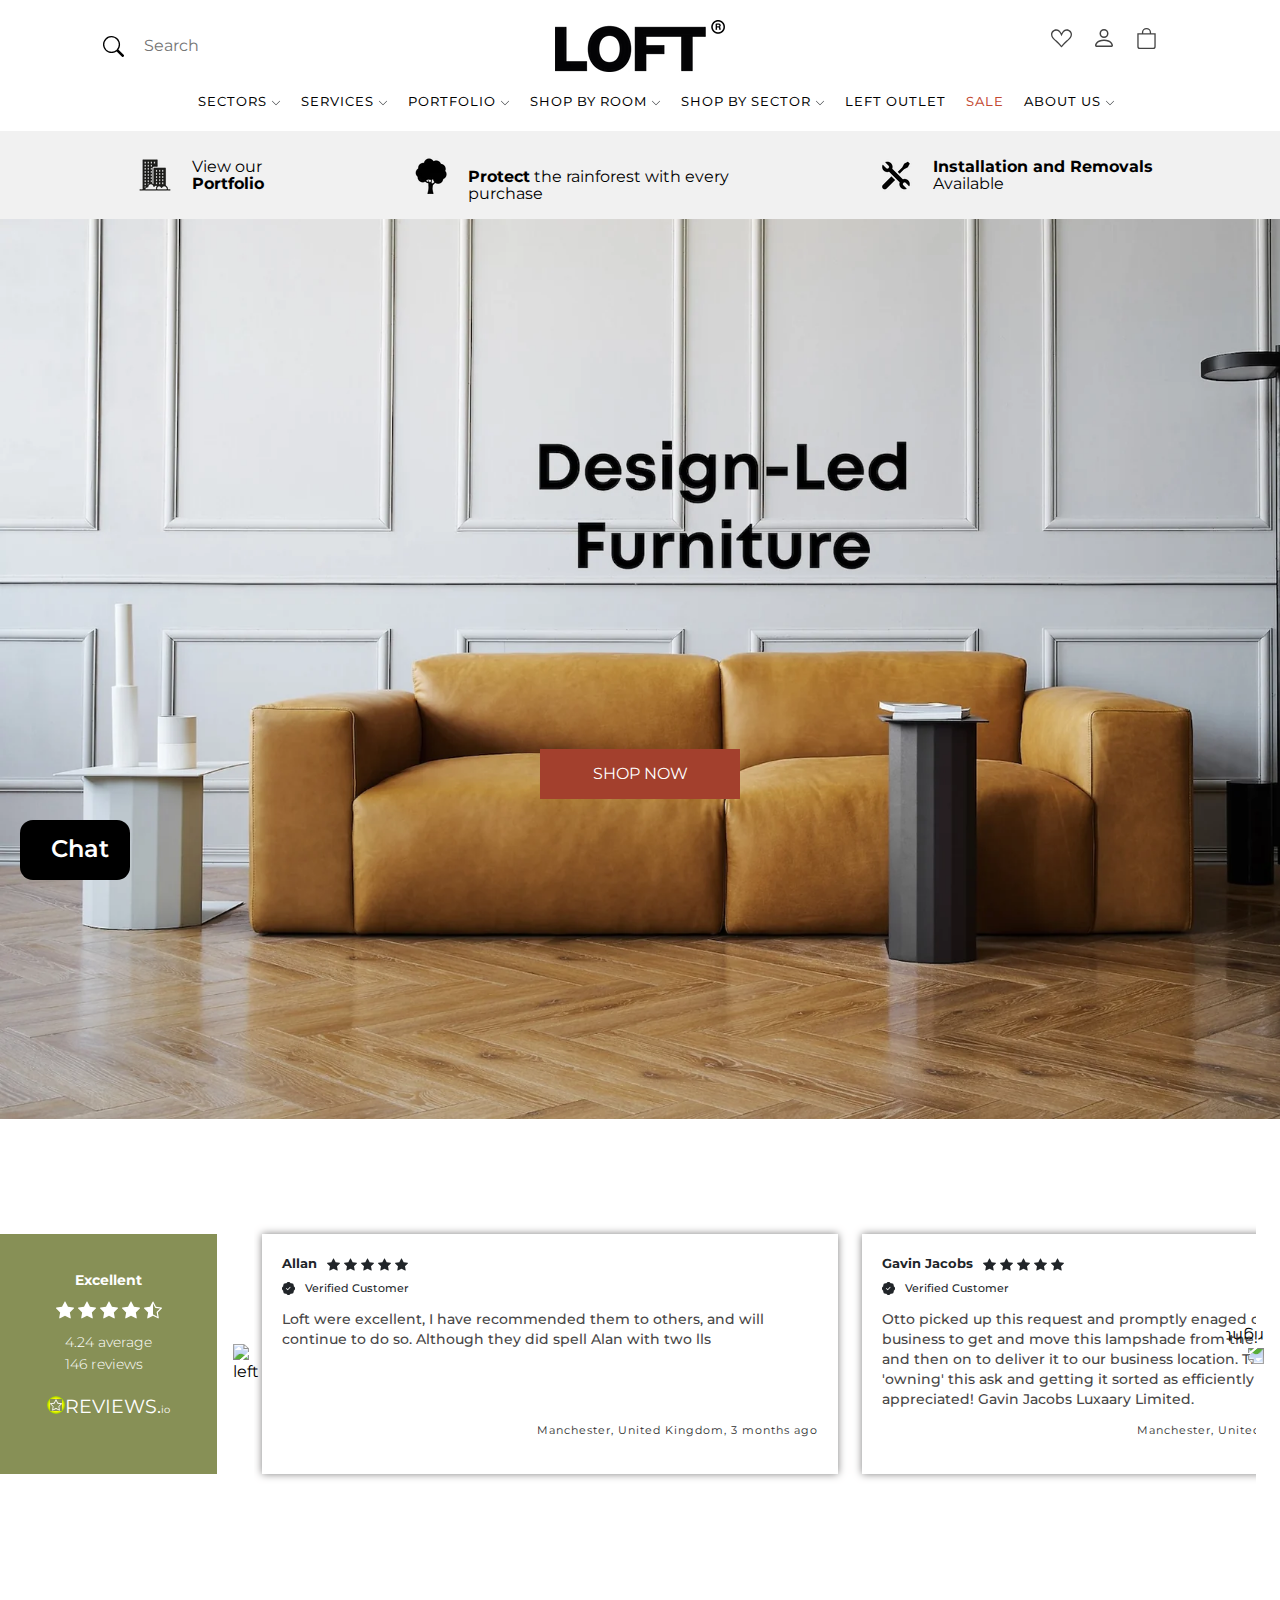
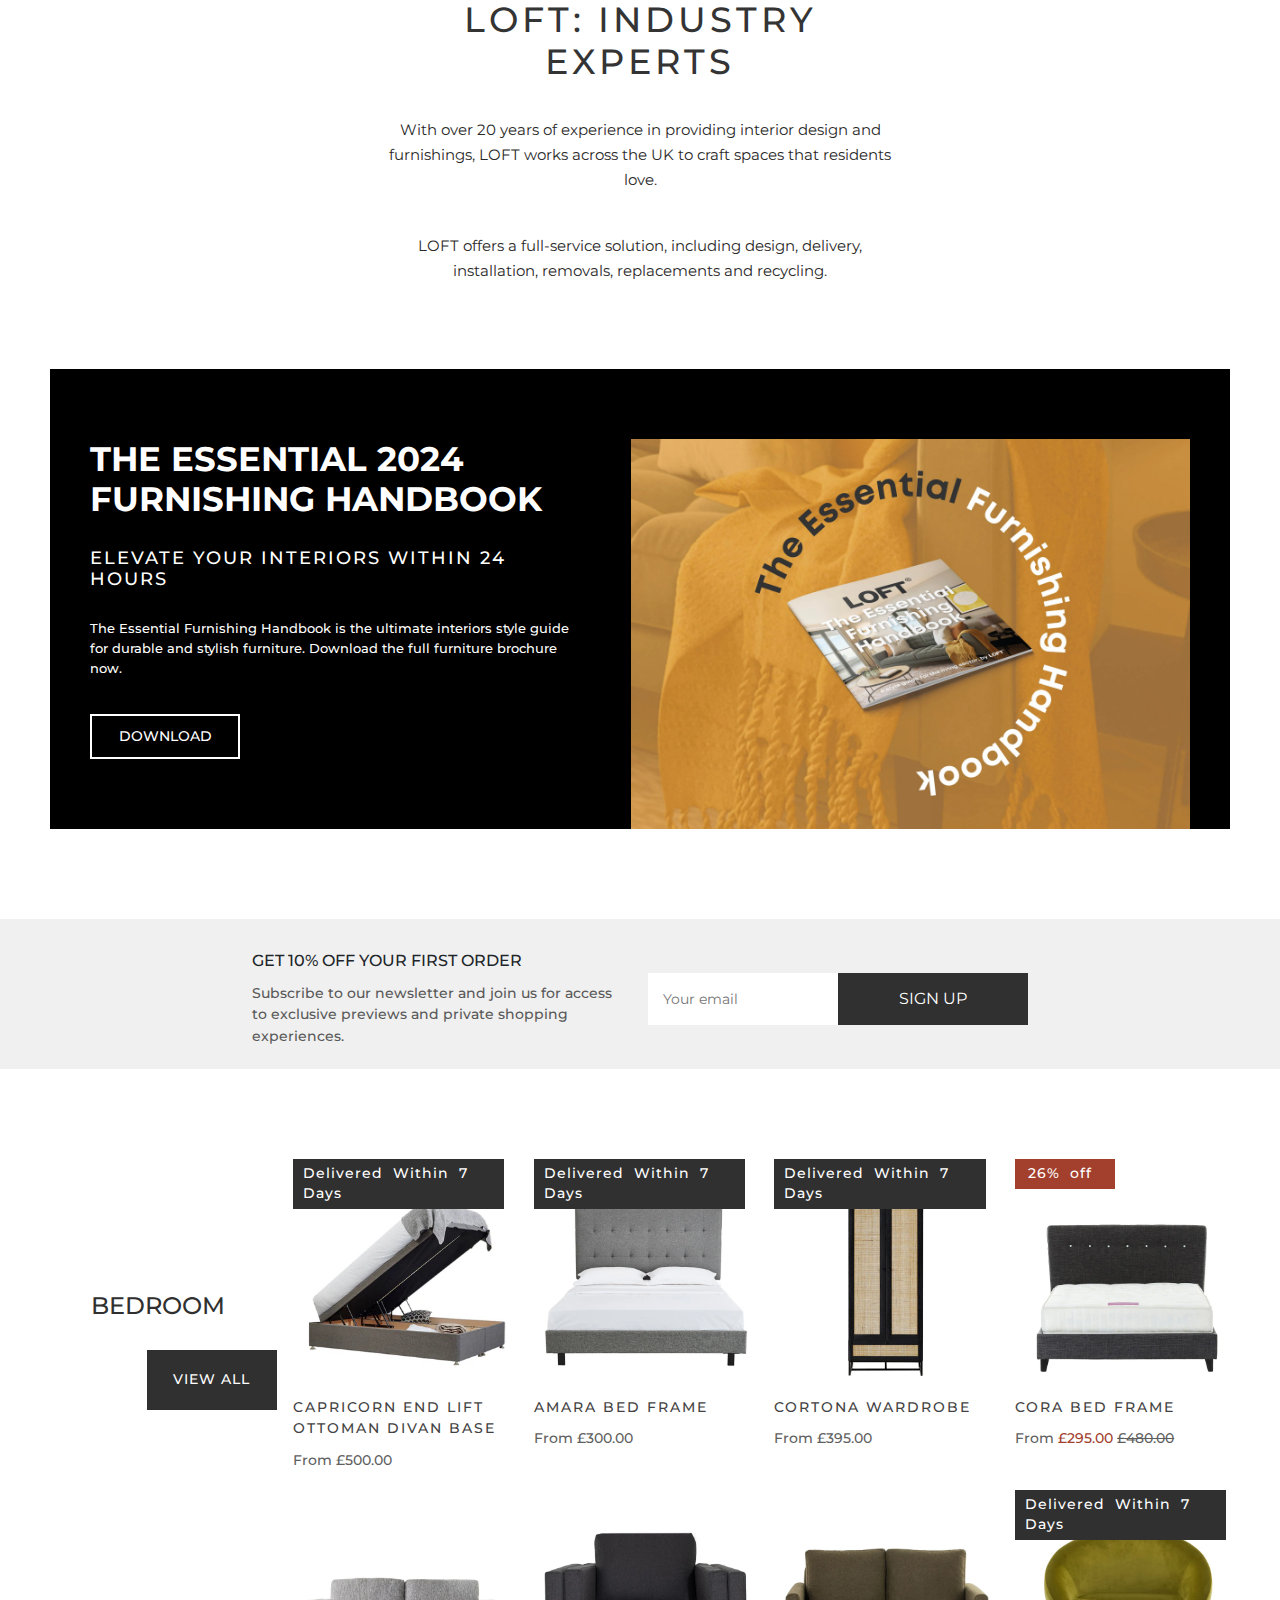
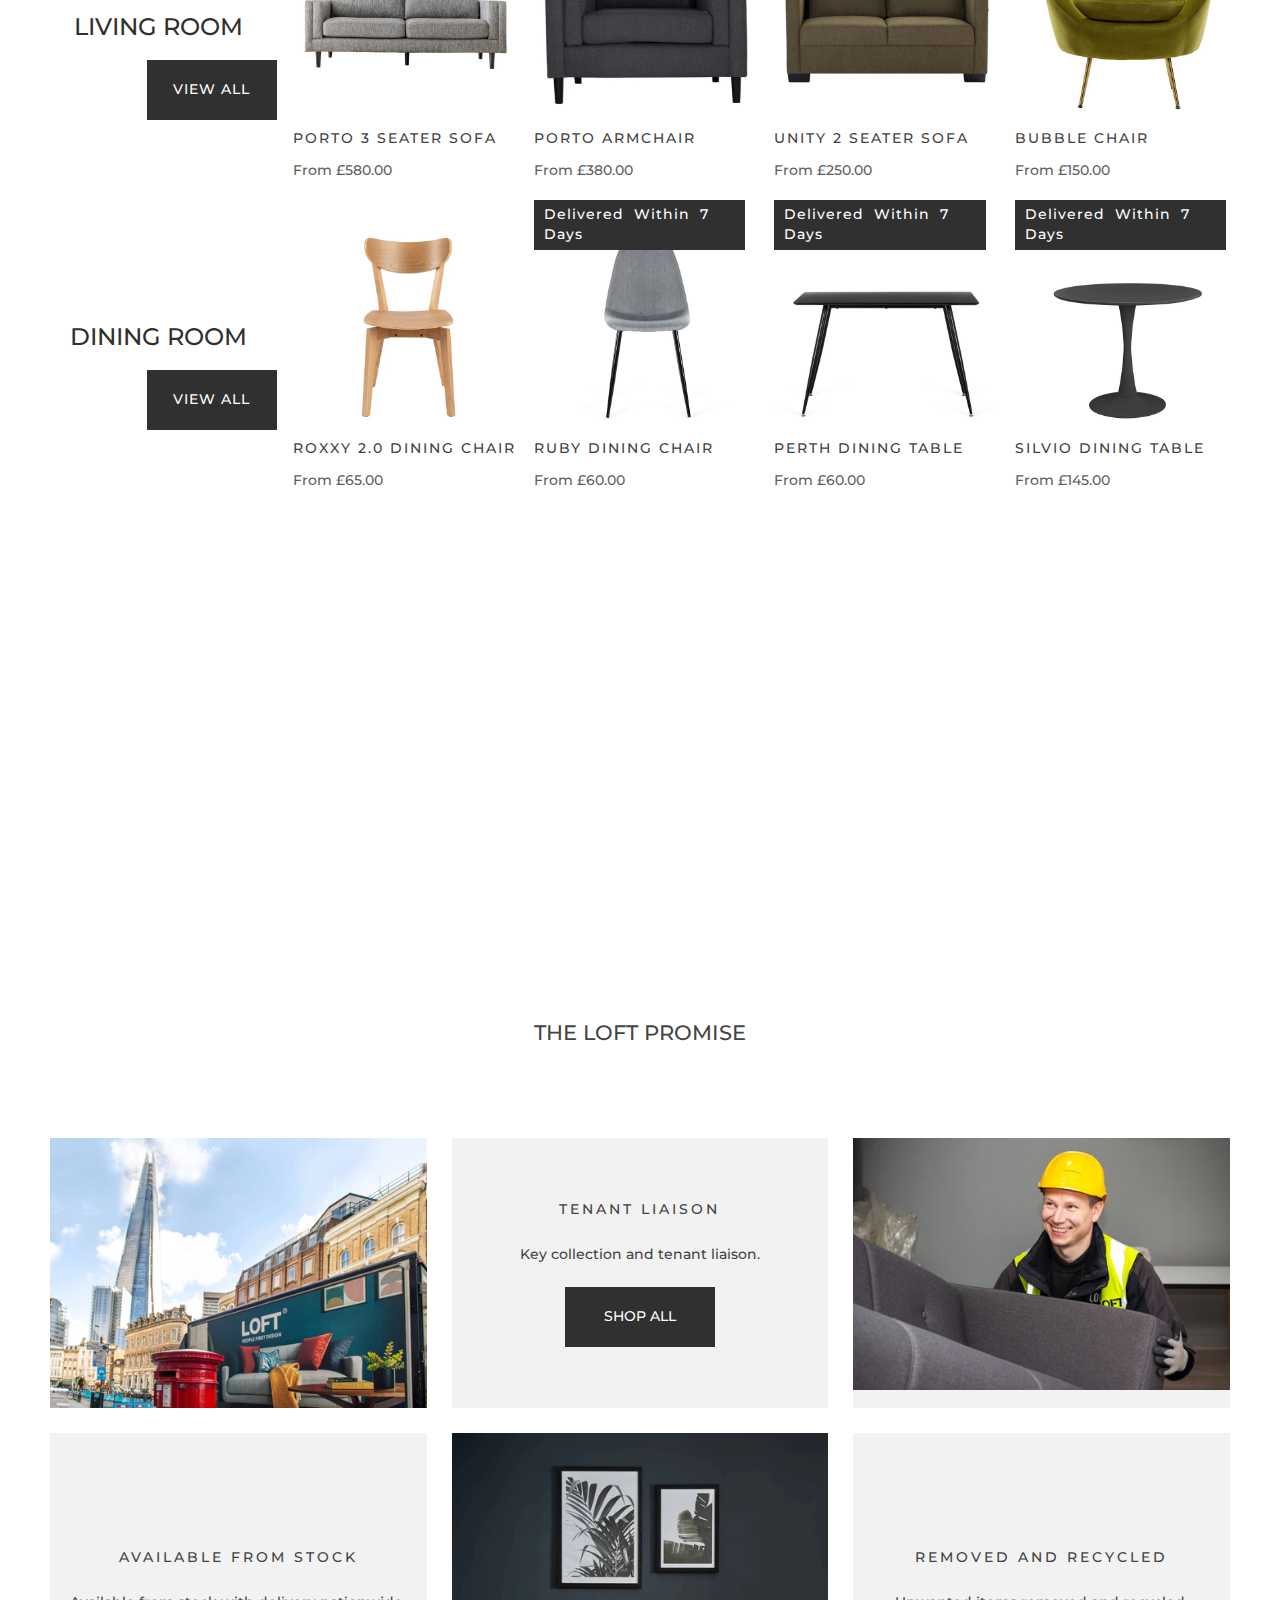
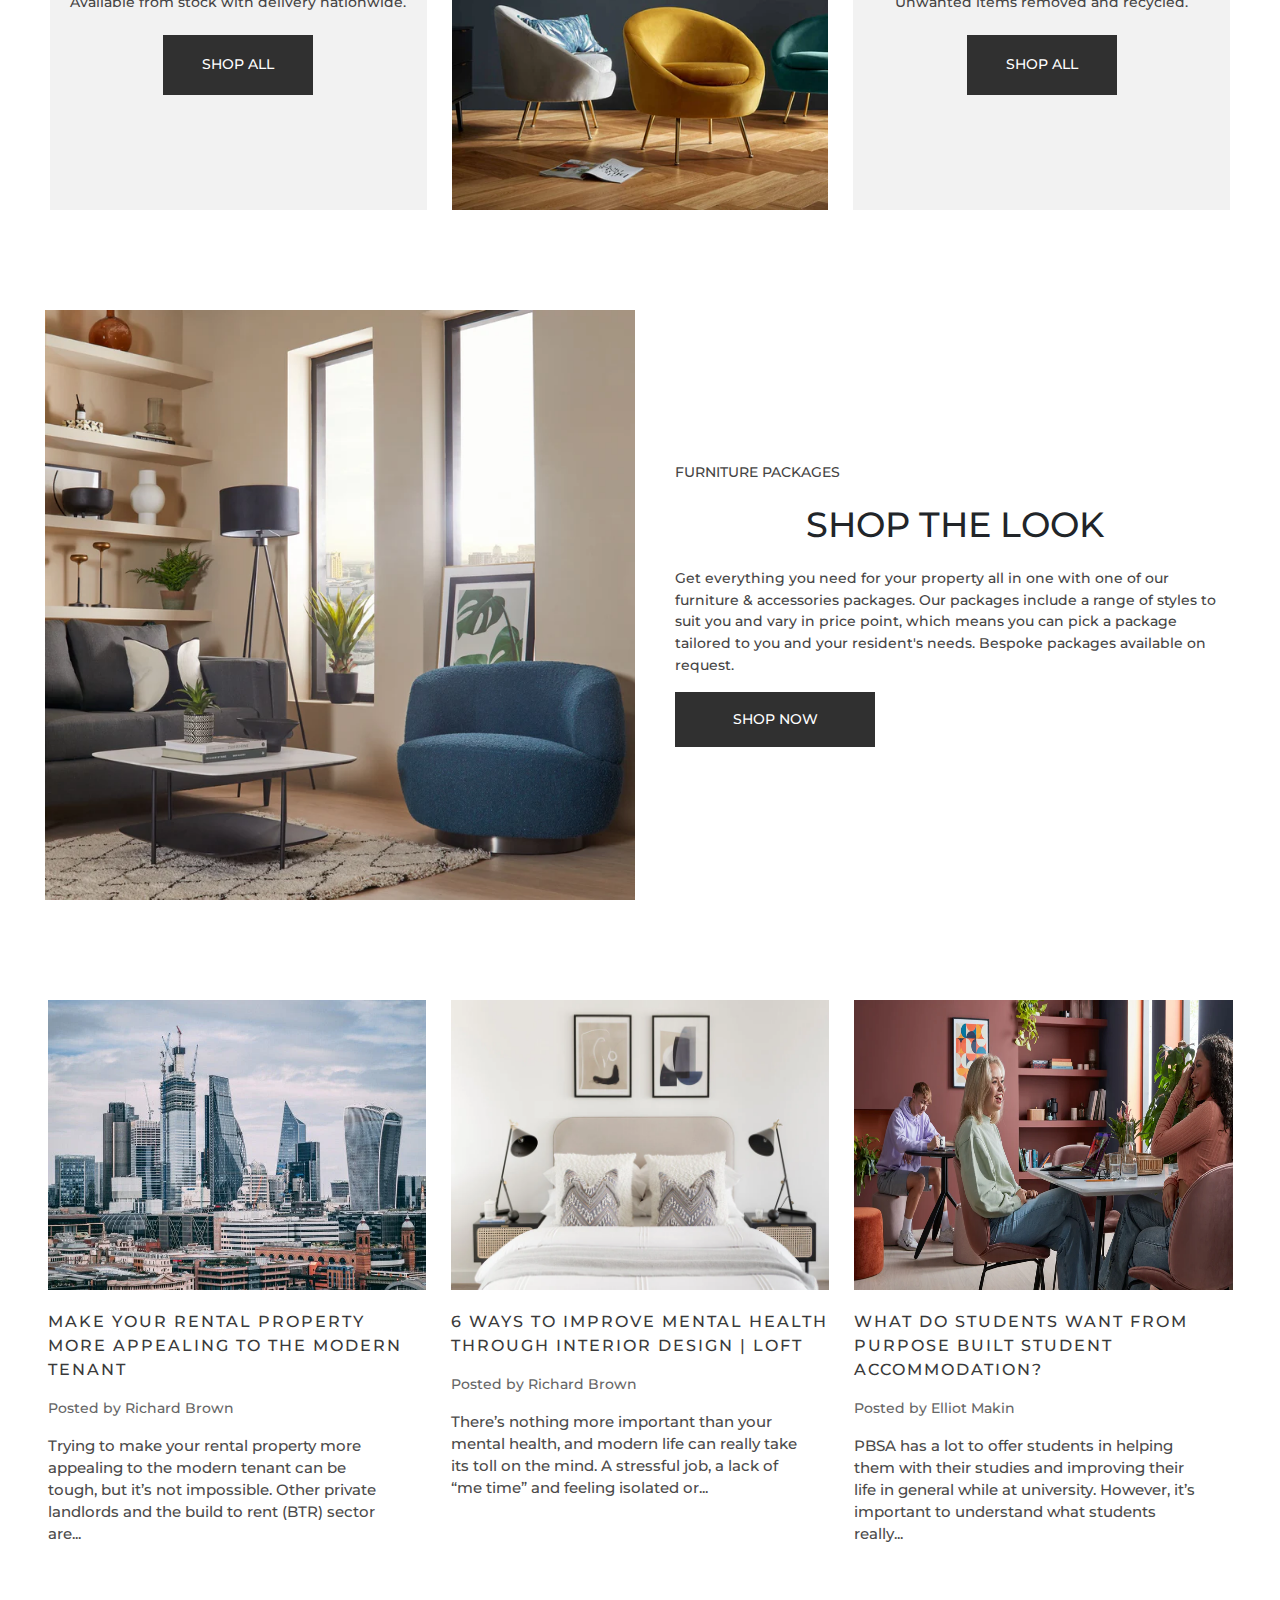
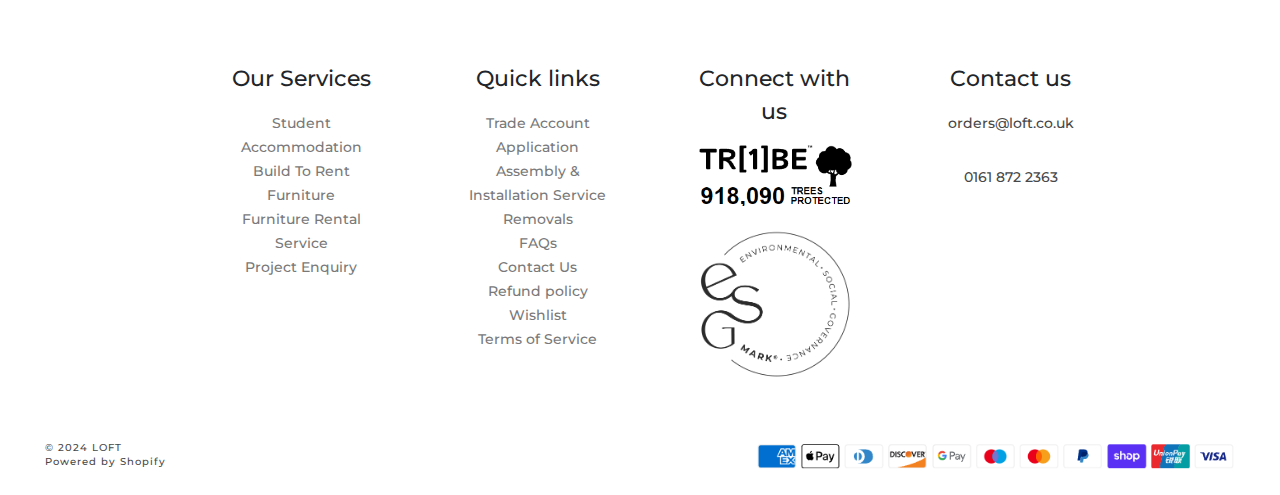
==== commit a718644f: "loft" ====
--- a/index.html
+++ b/index.html
@@ -967,6 +967,9 @@
 
                 }
             });
+            // $('.wishlist').click(function(){
+            //     $('.sub').toggle('')
+            // })
         })
       
 
--- a/index.css
+++ b/index.css
@@ -75,8 +75,8 @@
     width: 220px;
     padding: 10px 10px 0 10px;
     box-shadow: 0 0 3px rgb(180, 180, 180);
-    /* background-color: white; */
-    background-color: rgb(222, 53, 53);
+    background-color: white;
+    /* background-color: rgb(222, 53, 53); */
 }
 .main .right ul li .sub button{
     width: 100%;
@@ -316,17 +316,19 @@
   column-gap: 1.5rem;
   margin: 0 auto;
   transition: transform 0.4s ease-in;
-  padding: 0.7rem 0.7rem;
+  /* padding: 0.7rem 0.7rem; */
   /* width: 1130px; */
   width: 100%;
   height: 240px;
+  margin-right: 3rem;
 }
 .wiper-track li{
     list-style: none;
     width: 100%;
 }
 .wiper-track .wiper-item {
-  width: 540px;
+  /* width: 640px; */
+  width: 36rem;
   /* max-width: 100%; */
   height: 240px;
   position: relative;
@@ -349,6 +351,7 @@
   display: flex;
   align-items: center;
   flex-basis: 88%;
+  padding-right: 0.5rem;
 }
 .wiper-button {
   margin: 0 1rem;
@@ -379,11 +382,15 @@
 }
 .wiper-wrapper {
   /* max-width: 1130px; */
-  max-width: 100%;
+  max-width: 95%;
   overflow: hidden;
   padding: 0rem 0rem;
   margin: 0 auto;
   height: 260px;
+  display: flex;
+  justify-content: center;
+  align-items: center;
+  margin-left: 2.3rem;
 }
 .swiper__image-button {
   right: 50%;
@@ -1019,6 +1026,8 @@
         padding-top: 20px;
         padding-left: 50px;
     }
+
+
     .chat p{
         display: none;
     }
@@ -1037,6 +1046,34 @@
     }
     .menu ul .plus{
         display: none;
+    }
+
+    .menu{
+        position: relative;
+    }
+
+    .menu ul li .submenu{
+        display: none;
+        position: absolute;
+        top: 100%;
+        left: 0;
+        background-color: white;
+        color: rgb(69, 69, 69);
+        border: none;
+        width: 180px;
+        padding: 20px;
+        font-size: 0.85rem;
+        font-weight: 500;
+        letter-spacing: 0;
+        z-index: 2;
+    }
+    .menu ul li .submenu li{
+        padding: 10px 0;
+    }
+    
+    .menu ul li:hover .submenu {
+        display: block;
+        
     }
     
     .header .top .cont{
